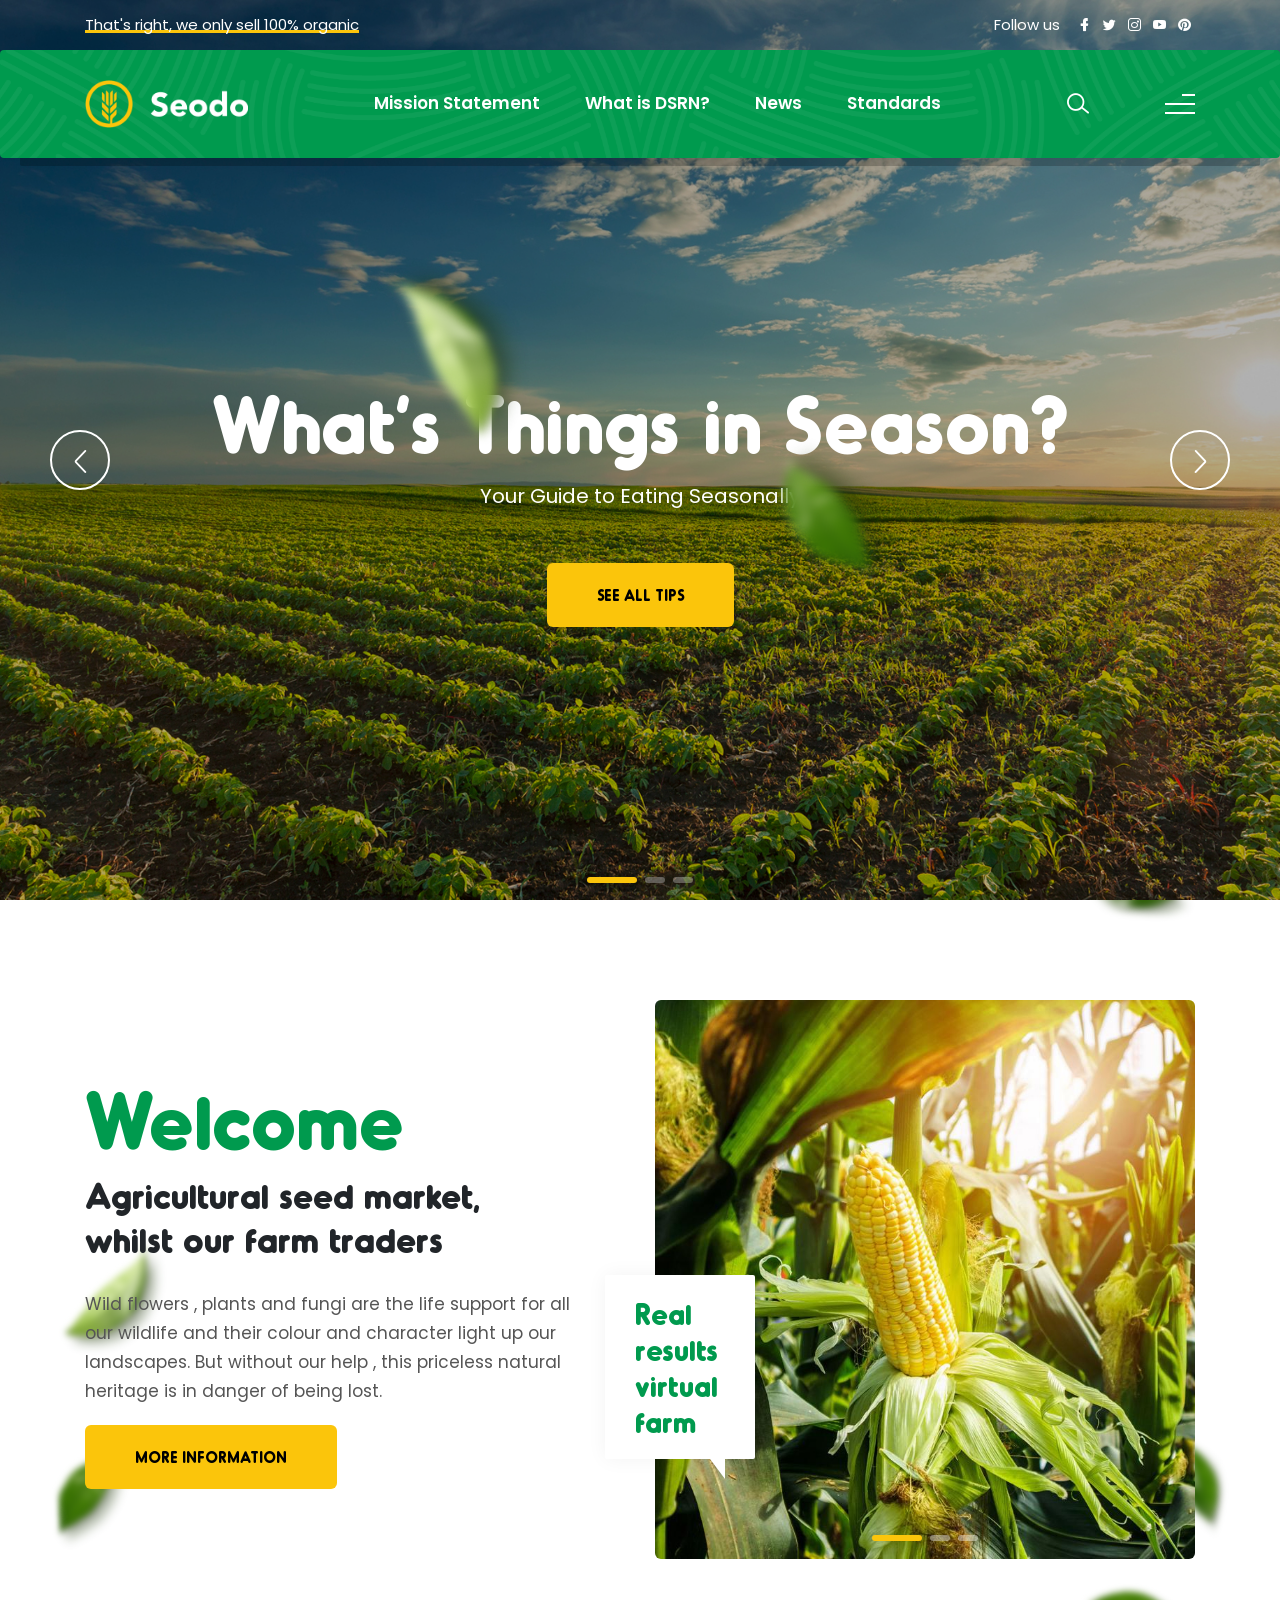
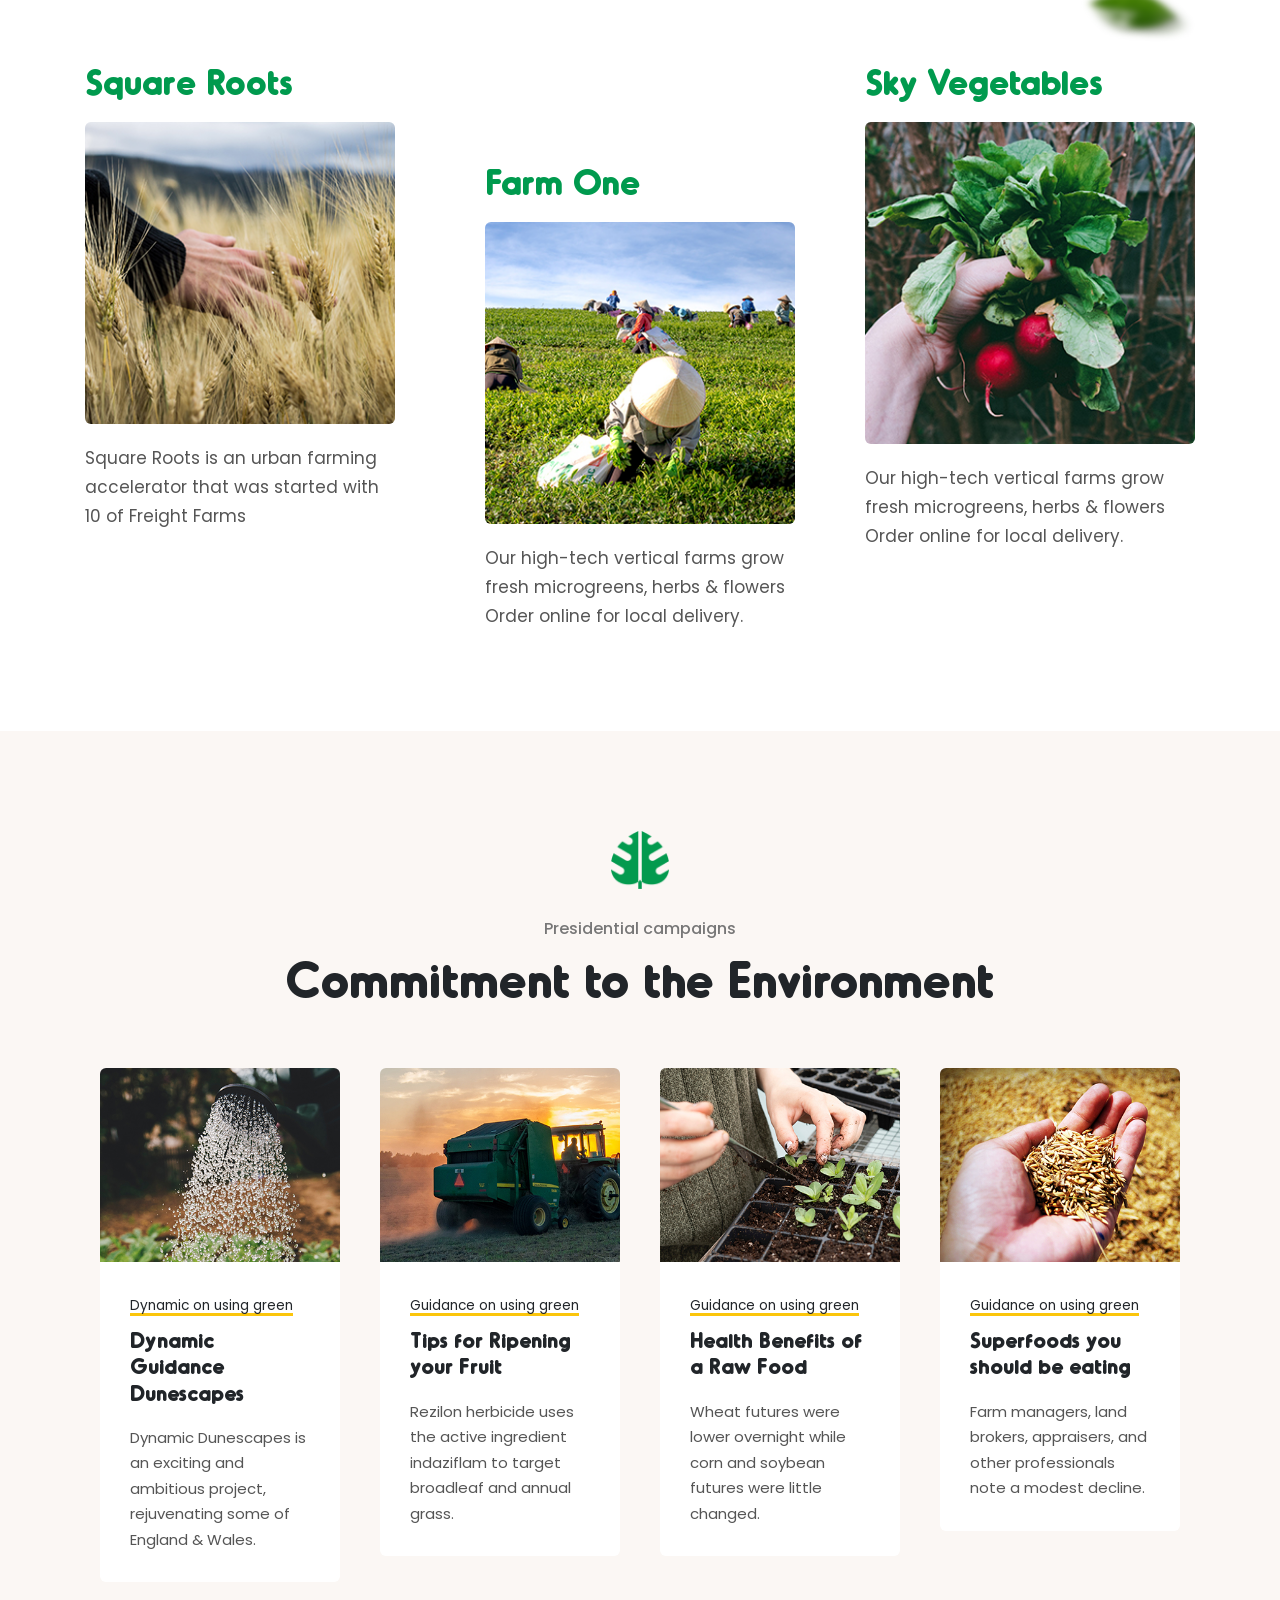
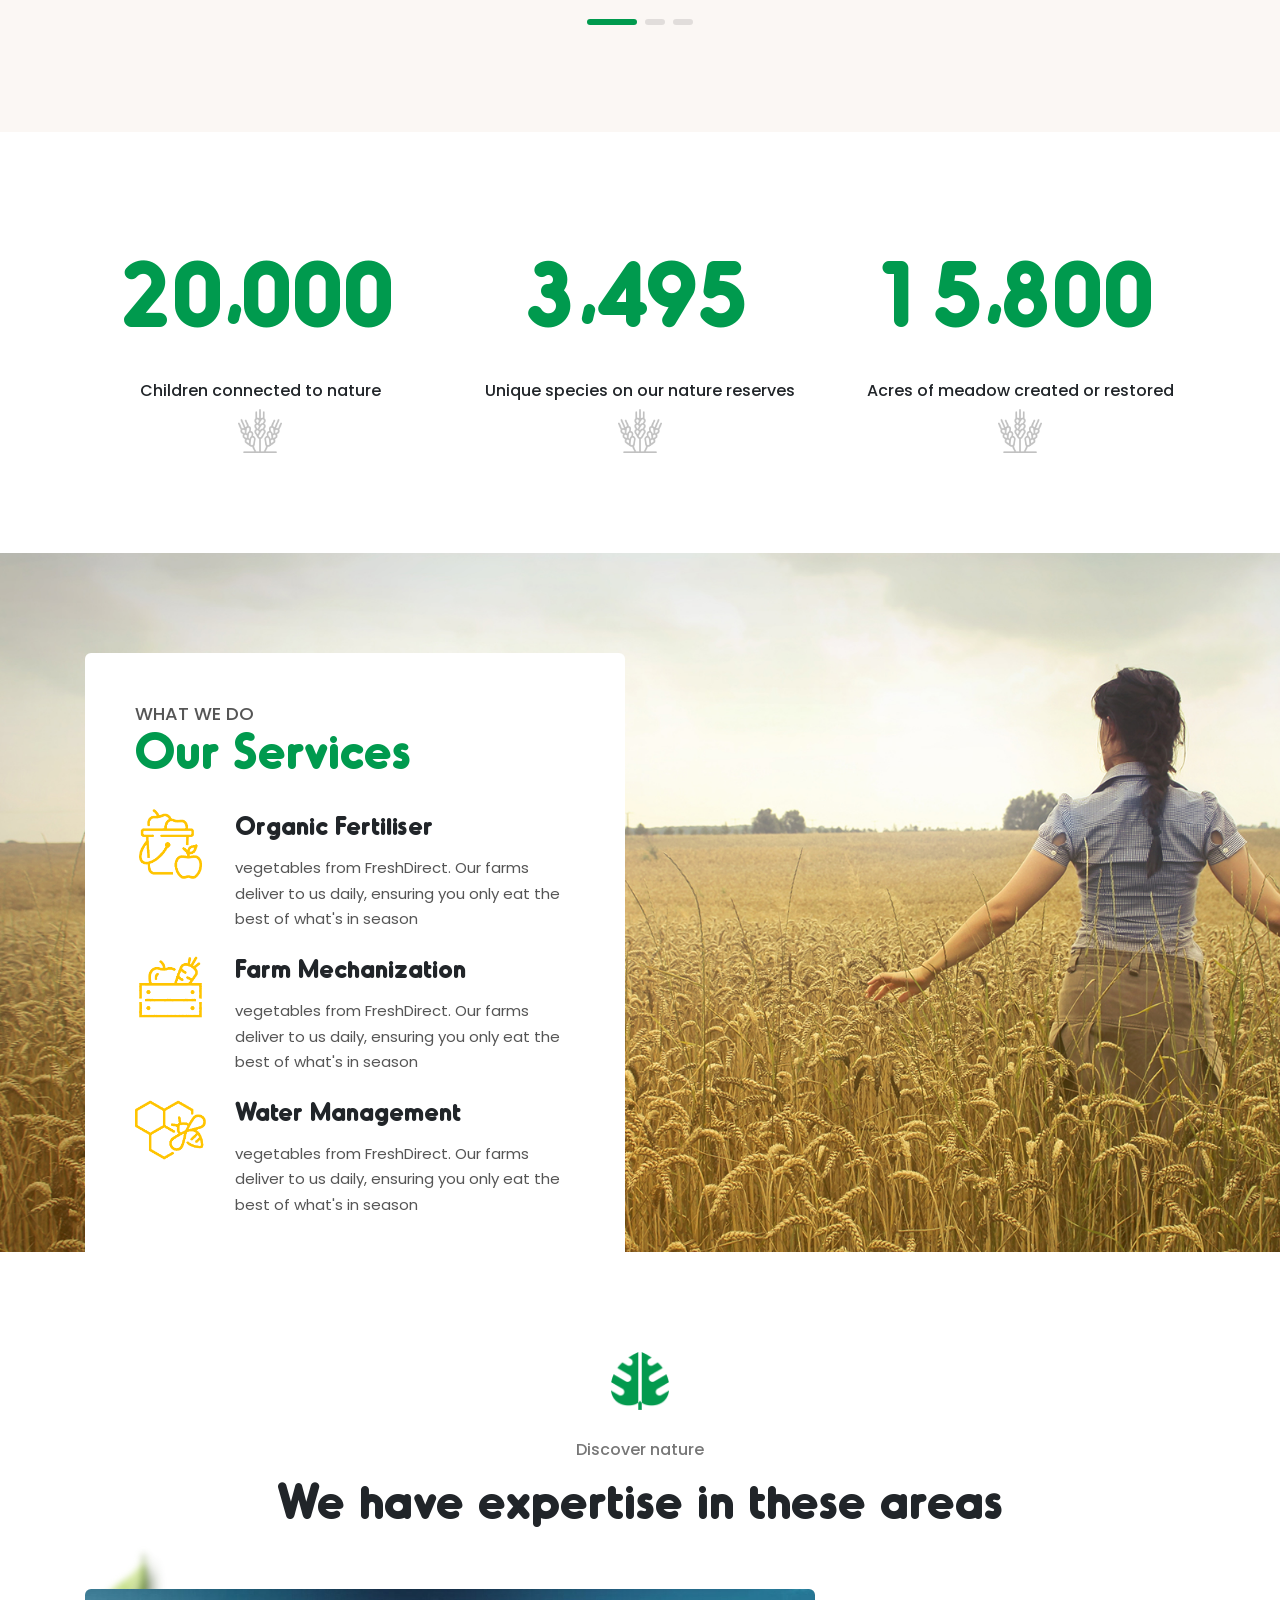
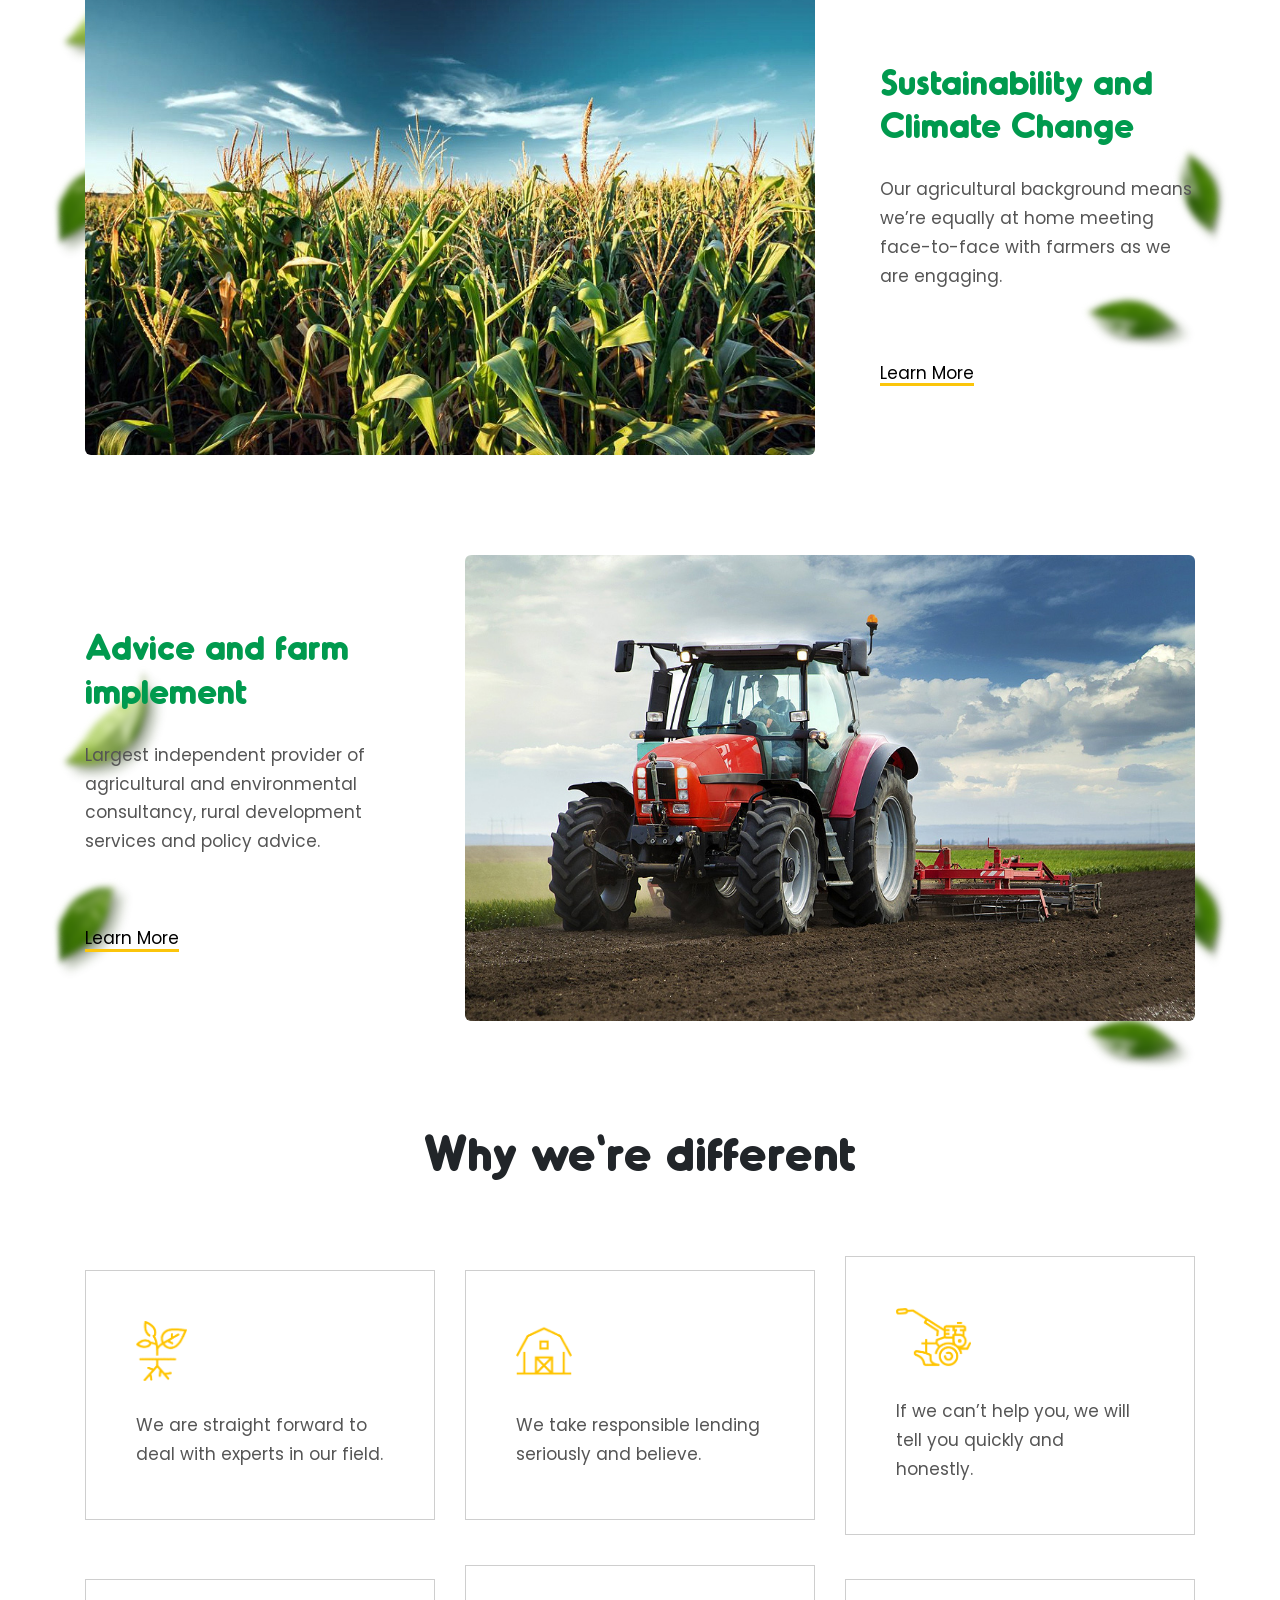
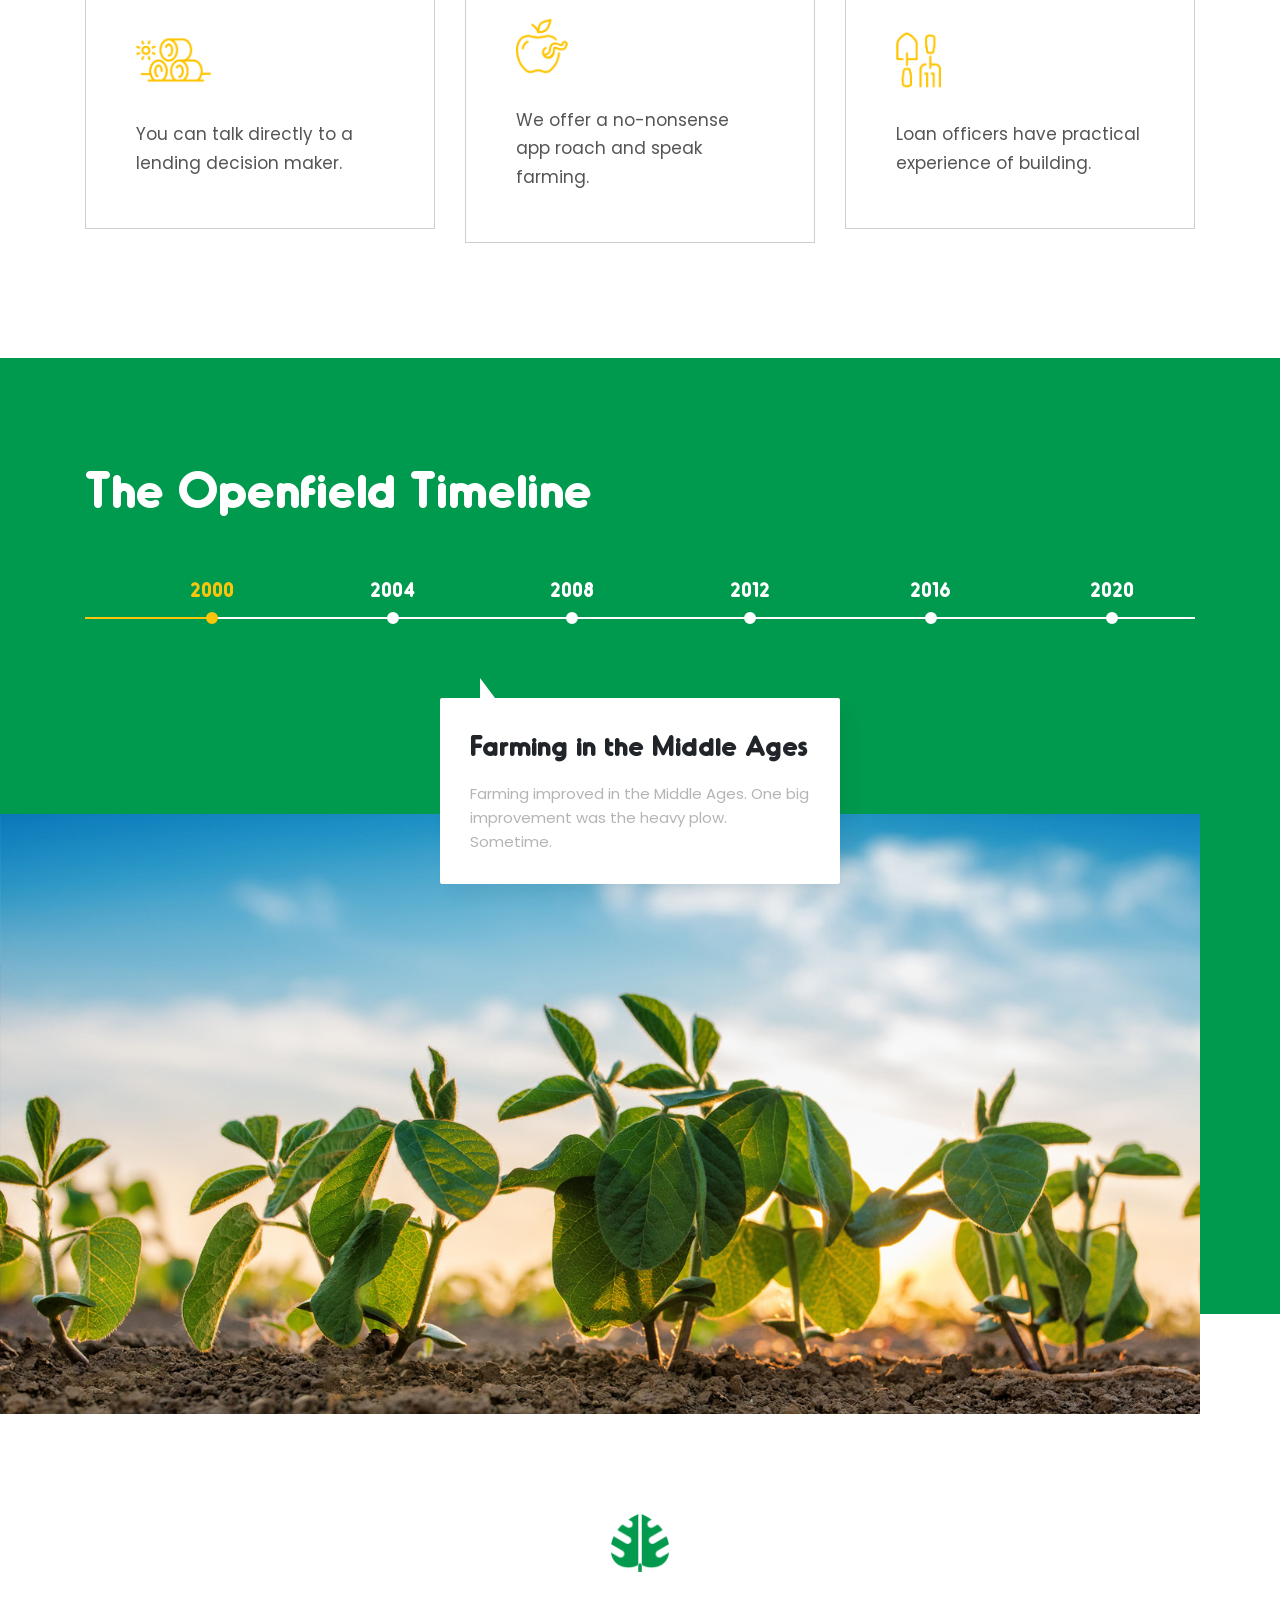
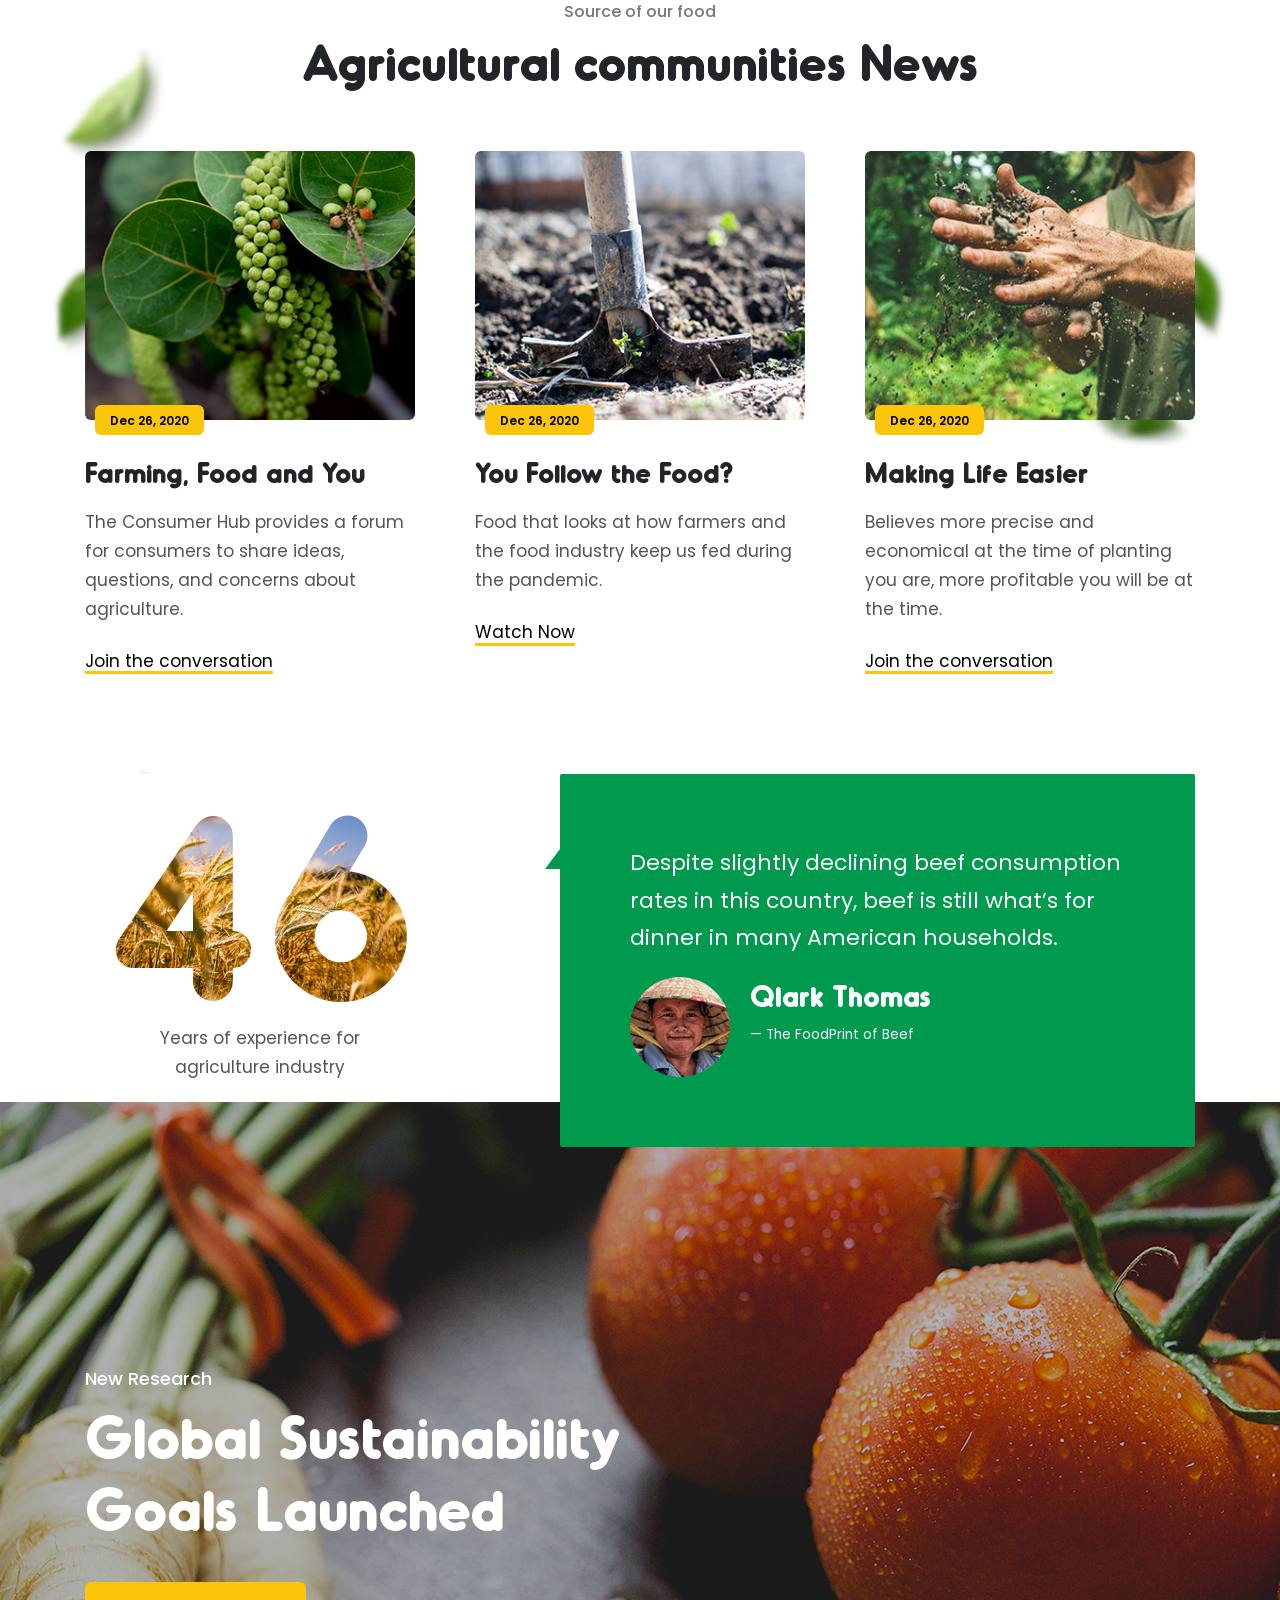
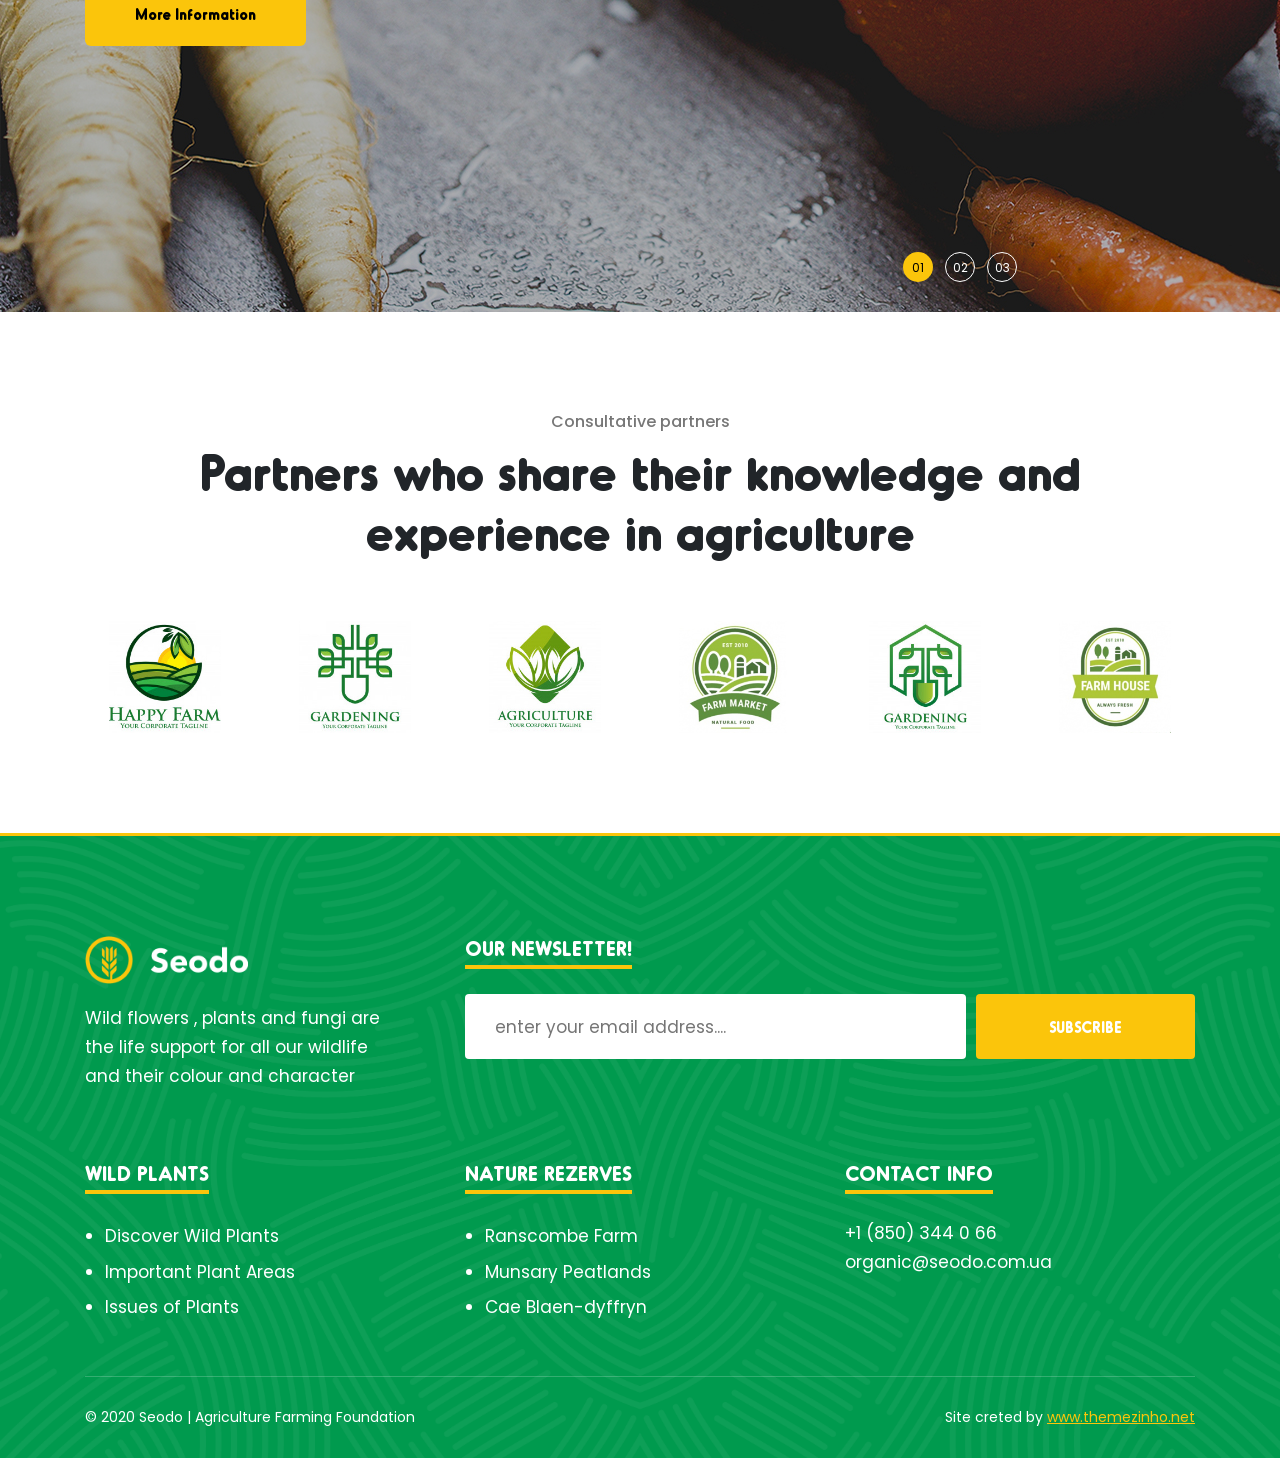
==== v2/index.html @ 78d57210 "Add, v2" ====
<!doctype html>
<html lang="en">
<head>
  <meta charset="utf-8">
  <meta name="viewport" content="width=device-width, initial-scale=1, shrink-to-fit=no">
  <meta name="theme-color" content="#009a4e"/>
  <title>DSRN.org | Diving Standards & Recognition Network</title>
  <meta name="author" content="Nevcan Uludaş - nevcanuludas@gmail.com">
  <meta name="description" content="A global platform bringing clarity and transparency to technical and scientific diving education. We compare training organizations, map certification equivalencies, and highlight safety and quality standards—enabling divers and professionals to make informed decisions.">
  <meta name="keywords" content="DSRN, diving standards, diving certification, underwater exploration, ISO diving standards, dive safety, dive training, international diving recognition, non-profit diving organization, conservation projects, marine research, dive education, technical diving, recreational diving, dive community">

  <!-- SOCIAL MEDIA META -->
  <meta property="og:description" content="DSRN.org | Diving Standards & Recognition Network">
  <meta property="og:image" content="./images/preview.png">
  <meta property="og:site_name" content="DSRN.org">
  <meta property="og:title" content="DSRN.org">
  <meta property="og:type" content="website">
  <meta property="og:url" content="http://dsrn.org">

  <!-- FAVICON FILES -->
  <link href="ico/apple-touch-icon-144-precomposed.png" rel="apple-touch-icon" sizes="144x144">
  <link href="ico/apple-touch-icon-114-precomposed.png" rel="apple-touch-icon" sizes="114x114">
  <link href="ico/apple-touch-icon-72-precomposed.png" rel="apple-touch-icon" sizes="72x72">
  <link href="ico/apple-touch-icon-57-precomposed.png" rel="apple-touch-icon">
  <link href="ico/favicon.png" rel="shortcut icon">

  <!-- CSS FILES -->
  <link rel="stylesheet" href="./css/lineicons.css">
  <link rel="stylesheet" href="./css/timeline.css">
  <link rel="stylesheet" href="./css/fancybox.min.css">
  <link rel="stylesheet" href="./css/swiper.min.css">
  <link rel="stylesheet" href="./css/odometer.min.css">
  <link rel="stylesheet" href="./css/bootstrap.min.css">
  <link rel="stylesheet" href="./css/style.css">
</head>
<body>
  <!-- preloader -->
  <div class="preloader"> <img src="images/preloader.gif" alt="Image"> </div>
  <!-- end preloader -->

  <!-- page-transition -->
  <div class="page-transition"></div>
  <!-- end page-transition -->

  <!-- search-box -->
  <div class="search-box">
    <div class="inner">
      <form>
        <input type="search" placeholder="Type here to search">
        <input type="submit" value="SEARCH">
      </form>
    </div>
  </div>
  <!-- end search-box -->

  <aside class="side-widget">
  <div class="inner">
    <div class="logo"> <a href="index.html"><img src="images/logo.png" alt="Image"></a> </div>
    <!-- end logo -->
    <div class="hide-mobile">
      <p>Wild flowers , plants and fungi are the life support for all our wildlife and their colour and character</p>
      <figure class="gallery"><a href="images/slide02.jpg" data-fancybox><img src="images/slide02.jpg" alt="Image"></a><a href="images/slide03.jpg" data-fancybox><img src="images/slide03.jpg" alt="Image"></a></figure>
      <h6 class="widget-title">CONTACT INFO</h6>
      <address class="address">
      <p>+1 (850) 344 0 66<br>
<a href="#">organic@seodo.com.ua</a></p>
      </address>
      <h6 class="widget-title">FOLLOW US</h6>
      <ul class="social-media">
        <li><a href="#"><i class="lni lni-facebook-filled"></i></a></li>
        <li><a href="#"><i class="lni lni-twitter-original"></i></a></li>
        <li><a href="#"><i class="lni lni-instagram"></i></a></li>
        <li><a href="#"><i class="lni lni-youtube"></i></a></li>
        <li><a href="#"><i class="lni lni-pinterest"></i></a></li>
      </ul>
    </div>
    <!-- end hide-mobile -->
    <div class="show-mobile">
      <div class="site-menu">
        <ul>
          <li><a href="#">Mission Statement</a>
          <ul>
            <li><a href="services-offers.html">Services and Offers </a></li>
            <li><a href="campaigns.html">Campaigns</a></li>
          </ul>
        </li>
        <li><a href="#">Food & Farming</a>
          <ul>
            <li><a href="explore-farming.html">Explore Farming</a></li>
            <li><a href="our-work.html">Our Work</a></li>
            <li><a href="farming-issues.html">Farming Issues</a></li>
          </ul>
        </li>
        <li><a href="news.html">News</a></li>
        <li><a href="about.html">About</a></li>
        <li><a href="contact.html">Contact</a></li>
      </ul>
      </div>
      <!-- end site-menu --> 
    </div>
    <!-- end show-mobile --> 
    <small>© 2020 Seodo | Agriculture Farming Foundation</small> </div>
  <!-- end inner --> 
</aside>
<!-- end side-widget -->

<div class="topbar">
  <div class="container"> <div class="text">That's right, we only sell 100% organic</div> <div class="social-media"> Follow us
    <ul>
      <li><a href="#"><i class="lni lni-facebook-filled"></i></a></li>
      <li><a href="#"><i class="lni lni-twitter-original"></i></a></li>
      <li><a href="#"><i class="lni lni-instagram"></i></a></li>
      <li><a href="#"><i class="lni lni-youtube"></i></a></li>
      <li><a href="#"><i class="lni lni-pinterest"></i></a></li>
    </ul>
    </div> 
    
    <!-- <div class="phone"><i class="lni lni-mobile"></i> +90 (555) 543 5144</div> -->
  </div>
  <!-- end container --> 
</div>
<!-- end topbar -->
<nav class="navbar">
  <div class="container">
    <div class="logo"> <a href="index.html"> <img src="images/logo.png" srcset="images/logo@2x.png" alt="Image"> </a> </div>
    <!-- end logo -->
    <div class="site-menu">
      <ul>
        <li><a href="#">Mission Statement</a>
<ul>
				<li><a href="services-offers.html">Services and Offers </a></li>
				<li><a href="campaigns.html">Campaigns</a></li>
			</ul>
</li>
        <li><a href="#">What is DSRN?</a>
		  <ul>
				<li><a href="our-work.html">About Us</a></li>
				<li><a href="farming-issues.html">Governance</a></li>
        <li><a href="contact.html">Contact</a></li>
			</ul>
		  </li>
        <li><a href="news.html">News</a></li>
        <li><a href="about.html">Standards</a></li>
      </ul>
    </div>
    <!-- end site-menu -->
    <div class="search-button"><i class="lni lni-search-alt"></i></div>
    <!-- end search-button -->
    <div class="hamburger-menu"> <span></span> <span></span> <span></span> </div>
    <!-- end hamburger-menu --> 
  </div>
  <!-- end container --> 
</nav>
<!-- end navbar -->
<header class="header">
  <div class="main-slider">
    <div class="swiper-wrapper">
      <div class="swiper-slide">
        <div class="slide-image" data-background="images/slide01.jpg"></div>
        <!-- end slider-image -->
        <div class="slide-inner">
          <h1>What’s Things in Season?</h1>
          <p>Your Guide to Eating Seasonally</p>
          <a href="#">SEE ALL TIPS</a> </div>
        <!-- end slide-inner --> 
      </div>
      <!-- end swiper-slide -->
      <div class="swiper-slide">
        <div class="slide-image" data-background="images/slide02.jpg"></div>
        <!-- end slider-image -->
        <div class="slide-inner">
          <h1>What’s Things in Season?</h1>
          <p>Your Guide to Eating Seasonally</p>
          <a href="#">SEE ALL TIPS</a> </div>
        <!-- end slide-inner --> 
      </div>
      <!-- end swiper-slide -->
      <div class="swiper-slide">
        <div class="slide-image" data-background="images/slide03.jpg"></div>
        <!-- end slider-image -->
        <div class="slide-inner">
          <h1>What’s Things in Season?</h1>
          <p>Your Guide to Eating Seasonally</p>
          <a href="#">SEE ALL TIPS</a> </div>
        <!-- end slide-inner --> 
      </div>
      <!-- end swiper-slide --> 
    </div>
    <!-- end swiper-wrapper -->
    <div class="button-prev"><i class="lni lni-chevron-left"></i></div>
    <!-- end button-prev -->
    <div class="button-next"><i class="lni lni-chevron-right"></i></div>
    <!-- end button-next -->
    <div class="swiper-pagination"></div>
    <!-- end swiper-pagination -->
    <div class="parallax-element" data-stellar-ratio="2"></div>
    <!-- end parallax-element --> 
  </div>
  <!-- end main-slider --> 
</header>
<!-- end header -->
<section class="content-section" data-background="images/section-bg01.png" data-stellar-background-ratio="1.2">
  <div class="container">
    <div class="row align-items-center">
      <div class="col-lg-6">
        <div class="side-content left">
          <h2>Welcome</h2>
          <h6>Agricultural seed market, 
            whilst our farm traders</h6>
          <p>Wild flowers , plants and fungi are the life support for 
            all our wildlife and their colour and character light up 
            our landscapes. But without our help , this priceless 
            natural heritage is in danger of being lost.</p>
          <a href="#" class="custom-button">MORE INFORMATION</a> </div>
        <!-- end side-content --> 
      </div>
      <!-- end col-6 -->
      <div class="col-lg-6">
        <div class="side-slider">
          <div class="slider">
            <div class="swiper-wrapper">
              <div class="swiper-slide"> <img src="images/side-slide01.jpg" alt="Image"> </div>
              <!-- end swiper-slide -->
              <div class="swiper-slide"> <img src="images/side-slide02.jpg" alt="Image"> </div>
              <!-- end swiper-slide -->
              <div class="swiper-slide"> <img src="images/side-slide03.jpg" alt="Image"> </div>
              <!-- end swiper-slide --> 
            </div>
            <!-- end swiper-wrapper -->
            <div class="swiper-pagination"></div>
            <!-- end swiper-pagination --> 
          </div>
          <!-- end slider -->
          <div class="note-box">Real results  virtual farm</div>
          <!-- end note-box --> 
        </div>
        <!-- end side-slider --> 
      </div>
      <!-- end col-6 --> 
    </div>
    <!-- end row --> 
  </div>
  <!-- end container --> 
</section>
<!-- end content-section -->
<section class="content-section no-top-spacing">
  <div class="container">
    <div class="row">
      <div class="col-md-4">
        <div class="image-content-box">
          <h5>Square Roots</h5>
          <figure><img src="images/image-box01.jpg" alt="Image"></figure>
          <p>Square Roots is an urban farming 
            accelerator that was started with 
            10 of Freight Farms</p>
        </div>
        <!-- end image-content-box --> 
      </div>
      <!-- end col-4 -->
      
      <div class="col-md-4">
        <div class="image-content-box">
          <h5>Farm One</h5>
          <figure><img src="images/image-box02.jpg" alt="Image"></figure>
          <p>Our high-tech vertical farms grow 
            fresh microgreens, herbs & flowers
            Order online for local delivery.</p>
        </div>
        <!-- end image-content-box --> 
      </div>
      <!-- end col-4 -->
      
      <div class="col-md-4">
        <div class="image-content-box">
          <h5>Sky Vegetables</h5>
          <figure><img src="images/image-box03.jpg" alt="Image"></figure>
          <p>Our high-tech vertical farms grow 
            fresh microgreens, herbs & flowers
            Order online for local delivery.</p>
        </div>
        <!-- end image-content-box --> 
      </div>
      <!-- end col-4 --> 
    </div>
    <!-- end row --> 
  </div>
  <!-- end container --> 
</section>
<!-- end content-section -->
<section class="content-section" data-background="#fbf7f4">
  <div class="container">
    <div class="section-title">
      <figure> <img src="images/section-title-shape.png" alt="Image"> </figure>
      <h6>Presidential campaigns</h6>
      <h2>Commitment to the Environment</h2>
    </div>
    <!-- end section-title --> 
  </div>
  <!-- end container -->
  <div class="carousel-image-box">
    <div class="swiper-wrapper">
      <div class="swiper-slide">
        <figure> <img src="images/carousel-image01.jpg" alt="Image"> </figure>
        <div class="content"> <small>Dynamic  on using green</small>
          <h5>Dynamic Guidance Dunescapes</h5>
          <p>Dynamic Dunescapes is an exciting 
            and ambitious project, rejuvenating 
            some of England & Wales.</p>
        </div>
        <!-- end content --> 
      </div>
      <!-- end swiper-slide -->
      <div class="swiper-slide">
        <figure> <img src="images/carousel-image02.jpg" alt="Image"> </figure>
        <div class="content"> <small>Guidance on using green</small>
          <h5>Tips for Ripening your Fruit</h5>
          <p>Rezilon herbicide uses the active ingredient indaziflam to target broadleaf and annual grass. </p>
        </div>
        <!-- end content --> 
      </div>
      <!-- end swiper-slide -->
      <div class="swiper-slide">
        <figure> <img src="images/carousel-image03.jpg" alt="Image"> </figure>
        <div class="content"> <small>Guidance on using green</small>
          <h5>Health Benefits of a Raw Food</h5>
          <p>Wheat futures were lower overnight while corn and soybean futures were little changed.</p>
        </div>
        <!-- end content --> 
      </div>
      <!-- end swiper-slide -->
      <div class="swiper-slide">
        <figure> <img src="images/carousel-image04.jpg" alt="Image"> </figure>
        <div class="content"> <small>Guidance on using green</small>
          <h5>Superfoods you should be eating</h5>
          <p>Farm managers, land brokers, appraisers, and other professionals note a modest decline.</p>
        </div>
        <!-- end content --> 
      </div>
      <!-- end swiper-slide -->
      <div class="swiper-slide">
        <figure> <img src="images/carousel-image05.jpg" alt="Image"> </figure>
        <div class="content"> <small>Guidance on using green</small>
          <h5>Fields of Corns Dunescapes</h5>
          <p>Wheat futures were higher in overnight trading corn futures and soybean futures were little changed.</p>
        </div>
        <!-- end content --> 
      </div>
      <!-- end swiper-slide -->
      <div class="swiper-slide">
        <figure> <img src="images/carousel-image06.jpg" alt="Image"> </figure>
        <div class="content"> <small>Guidance on using green</small>
          <h5>Discipline Is the Name of the Game</h5>
          <p>There will be opportunities to market your grain, and we want to encourage you to think about.</p>
        </div>
        <!-- end content --> 
      </div>
      <!-- end swiper-slide --> 
    </div>
    <!-- end swiper-wrapper -->
    <div class="swiper-pagination"></div>
    <!-- end swiper-pagination --> 
  </div>
  <!-- end carousel-image-box --> 
</section>
<section class="content-section">
  <div class="container">
    <div class="row">
      <div class="col-md-4">
        <div class="counter-box"> <span class="odometer" data-count="20000" data-status="yes">0</span>
          <h6>Children connected to nature</h6>
          <figure><img src="images/counter-icon.png" alt="Image"></figure>
        </div>
        <!-- end counter-box --> 
      </div>
      <!-- end col-4 -->
      <div class="col-md-4">
        <div class="counter-box"> <span class="odometer" data-count="3495" data-status="yes">0</span>
          <h6>Unique species on our nature reserves</h6>
          <figure><img src="images/counter-icon.png" alt="Image"></figure>
        </div>
        <!-- end counter-box --> 
      </div>
      <!-- end col-4 -->
      <div class="col-md-4">
        <div class="counter-box"> <span class="odometer" data-count="15800" data-status="yes">0</span>
			<h6>Acres of meadow created or restored</h6>
          <figure><img src="images/counter-icon.png" alt="Image"></figure>
        </div>
        <!-- end counter-box --> 
      </div>
      <!-- end col-4 --> 
    </div>
    <!-- end row --> 
  </div>
  <!-- end container --> 
</section>
<!-- end content-section -->
<section class="content-section no-bottom-spacing" data-background="images/section-image01.jpg">
  <div class="container">
    <div class="row">
      <div class="col-lg-6 col-md-9">
        <div class="services-list-box">
          <h5>WHAT WE DO</h5>
          <h2>Our Services</h2>
          <ul>
            <li>
              <figure><img src="images/icon08.png" alt="Image"></figure>
              <div class="content">
                <h6>Organic Fertiliser</h6>
                <p>vegetables from FreshDirect. Our farms 
                  deliver to us daily, ensuring you only eat 
                  the best of what's in season</p>
              </div>
              <!-- end content --> 
            </li>
            <li>
              <figure><img src="images/icon09.png" alt="Image"></figure>
              <div class="content">
                <h6>Farm Mechanization</h6>
                <p>vegetables from FreshDirect. Our farms 
                  deliver to us daily, ensuring you only eat 
                  the best of what's in season</p>
              </div>
              <!-- end content --> 
            </li>
            <li>
              <figure><img src="images/icon10.png" alt="Image"></figure>
              <div class="content">
                <h6>Water Management</h6>
                <p>vegetables from FreshDirect. Our farms 
                  deliver to us daily, ensuring you only eat 
                  the best of what's in season</p>
              </div>
              <!-- end content --> 
            </li>
          </ul>
        </div>
        <!-- end services-list-box --> 
      </div>
      <!-- end col-5 --> 
    </div>
    <!-- end row --> 
  </div>
  <!-- end container --> 
</section>
<!-- end content-section -->
<section class="content-section" data-background="images/section-bg01.png" data-stellar-background-ratio="1.2">
  <div class="container">
    <div class="row align-items-center">
      <div class="col-12">
        <div class="section-title">
          <figure> <img src="images/section-title-shape.png" alt="Image"> </figure>
          <h6>Discover nature</h6>
          <h2>We have expertise in these areas</h2>
        </div>
        <!-- end section-title --> 
      </div>
      <!-- end col-12 -->
      <div class="col-lg-8">
        <figure class="side-image"> <img src="images/side-image01.jpg" alt="Image"> </figure>
      </div>
      <!-- end col-8 -->
      <div class="col-lg-4">
        <div class="side-content right">
          <h5>Sustainability and 
            Climate Change</h5>
          <p>Our agricultural background means we’re 
            equally at home meeting face-to-face with 
            farmers as we are engaging.</p>
          <a href="#" class="custom-link">Learn More</a> </div>
        <!-- end side-content --> 
      </div>
      <!-- end col-4 -->
      <div class="col-12 spacing-100"></div>
      <!-- end spacing-100 -->
      <div class="col-lg-4">
        <div class="side-content left">
          <h5>Advice and farm
            implement</h5>
          <p>Largest independent provider of agricultural 
            and environmental consultancy, rural development 
            services and policy advice.</p>
          <a href="#" class="custom-link">Learn More</a> </div>
        <!-- end side-content --> 
      </div>
      <!-- end col-4 -->
      <div class="col-lg-8">
        <figure class="side-image"> <img src="images/side-image02.jpg" alt="Image"> </figure>
      </div>
      <!-- end col-8 --> 
    </div>
    <!-- end row --> 
  </div>
  <!-- end container --> 
</section>
<!-- end content-section -->
<section class="content-section no-top-spacing">
  <div class="container">
    <div class="row align-items-center">
      <div class="col-12">
        <div class="section-title">
          <h2>Why we're different</h2>
        </div>
        <!-- end section-title --> 
      </div>
      <!-- end col-12 -->
      <div class="col-lg-4 col-md-6">
        <div class="icon-box">
          <figure><img src="images/icon01.png" alt="Image"></figure>
			<div class="content">
          <p>We are straight forward to deal 
            with experts in our field.</p>
				</div>
			<!-- end content -->
        </div>
        <!-- end icon-box --> 
      </div>
      <!-- end col-4 -->
      <div class="col-lg-4 col-md-6">
        <div class="icon-box">
          <figure><img src="images/icon02.png" alt="Image"></figure>
			<div class="content">
          <p>We take responsible lending 
            seriously and believe.</p>
				</div>
			<!-- end content -->
        </div>
        <!-- end icon-box --> 
      </div>
      <!-- end col-4 -->
      <div class="col-lg-4 col-md-6">
        <div class="icon-box">
          <figure><img src="images/icon03.png" alt="Image"></figure>
			<div class="content">
          <p>If we can’t help you, we will 
            tell you quickly and honestly. </p>
				</div>
			<!-- end content -->
        </div>
        <!-- end icon-box --> 
      </div>
      <!-- end col-4 -->
      <div class="col-lg-4 col-md-6">
        <div class="icon-box">
          <figure><img src="images/icon04.png" alt="Image"></figure>
			<div class="content">
          <p>You can talk directly to a lending 
            decision maker. </p>
				</div>
			<!-- end content -->
        </div>
        <!-- end icon-box --> 
      </div>
      <!-- end col-4 -->
      <div class="col-lg-4 col-md-6">
        <div class="icon-box">
          <figure><img src="images/icon05.png" alt="Image"></figure>
			<div class="content">
          <p>We offer a no-nonsense 
            app roach and speak farming. </p>
				</div>
			<!-- end content -->
        </div>
        <!-- end icon-box --> 
      </div>
      <!-- end col-4 -->
      <div class="col-lg-4 col-md-6">
        <div class="icon-box">
          <figure><img src="images/icon06.png" alt="Image"></figure>
			<div class="content">
          <p>Loan officers have practical 
            experience of building. </p>
				</div>
			<!-- end content -->
        </div>
        <!-- end icon-box --> 
      </div>
      <!-- end col-4 --> 
    </div>
    <!-- end row --> 
  </div>
  <!-- end container --> 
</section>
<!-- end content-section -->
<section class="content-section" data-background="#009a4e">
  <div class="container">
    <div class="row">
      <div class="col-12">
        <div class="cd-horizontal-timeline">
          <h2 class="title">The Openfield Timeline</h2>
          <div class="timeline">
            <div class="events-wrapper">
              <div class="events">
                <ol>
                  <li><a href="#0" data-date="01/01/2000" class="selected">2000</a></li>
                  <li><a href="#0" data-date="01/01/2004">2004</a></li>
                  <li><a href="#0" data-date="01/01/2008">2008</a></li>
                  <li><a href="#0" data-date="01/01/2012">2012</a></li>
                  <li><a href="#0" data-date="01/01/2016">2016</a></li>
                  <li><a href="#0" data-date="01/01/2020">2020</a></li>
                </ol>
                <span class="filling-line" aria-hidden="true"></span> </div>
              <!-- .events --> 
            </div>
            <!-- .events-wrapper --> 
            
          </div>
          <!-- end timeline -->
          
          <div class="events-content">
            <ol>
              <li class="selected" data-date="01/01/2000">
                <div class="content">
                  <h2>Farming in the Middle Ages</h2>
                  <p> Farming improved in the Middle Ages. 
                    One big improvement was the heavy 
                    plow. Sometime. </p>
                </div>
                <!--end content --> 
              </li>
              <li data-date="01/01/2004">
                <div class="content">
                  <h2>Farming in the Middle Ages</h2>
                  <p> Farming improved in the Middle Ages. 
                    One big improvement was the heavy 
                    plow. Sometime. </p>
                </div>
                <!--end content --> 
              </li>
              <li data-date="01/01/2008">
                <div class="content">
                  <h2>Farming in the Middle Ages</h2>
                  <p> Farming improved in the Middle Ages. 
                    One big improvement was the heavy 
                    plow. Sometime. </p>
                </div>
                <!--end content --> 
              </li>
              <li data-date="01/01/2012">
                <div class="content">
                  <h2>Farming in the Middle Ages</h2>
                  <p> Farming improved in the Middle Ages. 
                    One big improvement was the heavy 
                    plow. Sometime. </p>
                </div>
                <!--end content --> 
              </li>
              <li data-date="01/01/2016">
                <div class="content">
                  <h2>Farming in the Middle Ages</h2>
                  <p> Farming improved in the Middle Ages. 
                    One big improvement was the heavy 
                    plow. Sometime. </p>
                </div>
                <!--end content --> 
              </li>
              <li data-date="01/01/2020">
                <div class="content">
                  <h2>Farming in the Middle Ages</h2>
                  <p> Farming improved in the Middle Ages. 
                    One big improvement was the heavy 
                    plow. Sometime. </p>
                </div>
                <!--end content --> 
              </li>
            </ol>
          </div>
          <!-- end events-content --> 
        </div>
        <!-- end cd-horizontal-timeline --> 
      </div>
      <!-- end col-12 --> 
    </div>
    <!-- end row --> 
  </div>
  <!-- end container --> 
</section>
<!-- end content-section -->
<div class="content-section timeline-image" data-background="images/timeline-image.jpg"> </div>
<!-- end content-section -->
<section class="content-section" data-background="images/section-bg01.png" data-stellar-background-ratio="1.2">
  <div class="container">
    <div class="row justify-content-center">
      <div class="col-12">
        <div class="section-title">
          <figure> <img src="images/section-title-shape.png" alt="Image"> </figure>
          <h6>Source of our food</h6>
          <h2>Agricultural communities News</h2>
        </div>
        <!-- end section-title --> 
      </div>
      <!-- end col-12 -->
      <div class="col-lg-4 col-md-6">
        <div class="latest-news">
          <figure><img src="images/news01.jpg" alt="Image"><span>Dec 26, 2020</span></figure>
          <h4>Farming, Food and You</h4>
          <p>The Consumer Hub provides a forum 
            for consumers to share ideas, questions, 
            and concerns about agriculture. </p>
          <a href="#" class="custom-link">Join the conversation</a> </div>
        <!-- end latest-news --> 
      </div>
      <!-- end col-4 -->
      <div class="col-lg-4 col-md-6">
        <div class="latest-news">
          <figure><img src="images/news02.jpg" alt="Image"><span>Dec 26, 2020</span></figure>
          <h4>You Follow the Food?</h4>
          <p>Food that looks at how farmers and 
            the food industry keep us fed during 
            the pandemic. </p>
          <a href="#" class="custom-link">Watch Now</a> </div>
        <!-- end latest-news --> 
      </div>
      <!-- end col-4 -->
      <div class="col-lg-4">
        <div class="latest-news">
          <figure><img src="images/news03.jpg" alt="Image"><span>Dec 26, 2020</span></figure>
          <h4>Making Life Easier</h4>
          <p>Believes more precise and economical 
            at the time of planting you are, more 
            profitable you will be at the time. </p>
          <a href="#" class="custom-link">Join the conversation</a> </div>
        <!-- end latest-news --> 
      </div>
      <!-- end col-4 --> 
    </div>
    <!-- end row --> 
  </div>
  <!-- end container --> 
</section>
<!-- end content-section -->
<section class="content-section no-spacing">
  <div class="container">
    <div class="row">
      <div class="col-lg-4">
        <div class="years-box"> <span>46</span>
          <p>Years of experience for <br>
            agriculture industry</p>
        </div>
        <!-- end years-box --> 
      </div>
      <!-- end col-4 -->
      <div class="col-lg-7 offset-lg-1">
        <div class="testimonial bottom-overlap">
          <p>Despite slightly declining beef 
            consumption rates in this country, 
            beef is still what’s for dinner in many 
            American households. </p>
          <figure><img src="images/avatar01.jpg" alt="Image"></figure>
          <div class="infos">
            <h6>Qlark Thomas</h6>
            <small>— The FoodPrint of Beef</small> </div>
          <!-- end infos --> 
        </div>
        <!-- end testimonial --> 
      </div>
      <!-- end col-7 --> 
    </div>
    <!-- end row --> 
  </div>
  <!-- end container --> 
</section>
<!-- end content-section -->
<section class="content-section no-spacing">
  <div class="highlight-slider">
    <div class="swiper-wrapper">
      <div class="swiper-slide" data-background="images/highlight01.jpg">
        <div class="container">
          <h6>New Research</h6>
          <h2>Global Sustainability <br>
            Goals Launched</h2>
          <a href="#" class="custom-button">More Information</a> </div>
        <!-- end container --> 
      </div>
      <!-- end swiper-slide -->
      <div class="swiper-slide" data-background="images/highlight02.jpg">
        <div class="container">
          <h6>Fields Fermantation</h6>
          <h2>For Better Soleil<br>
            We Care All Fields</h2>
          <a href="#" class="custom-button">More Information</a> </div>
        <!-- end container --> 
      </div>
      <!-- end swiper-slide -->
      <div class="swiper-slide" data-background="images/highlight03.jpg">
        <div class="container">
          <h6>Drink Opportuinities</h6>
          <h2>Core Material of Wine<br>
            Oct Black Grape</h2>
          <a href="#" class="custom-button">More Information</a> </div>
        <!-- end container --> 
      </div>
      <!-- end swiper-slide --> 
    </div>
    <!-- end swiper-wrapper -->
    <div class="custom-pagination"></div>
    <!-- end custom-pagination --> 
  </div>
  <!-- end highlight-slider --> 
</section>
<!-- end content-section -->
<section class="content-section">
  <div class="container">
    <div class="row">
      <div class="col-12">
        <div class="section-title">
          <h6>Consultative partners</h6>
          <h2>Partners who share their knowledge and <br>
            experience in agriculture</h2>
        </div>
        <!-- end section-title --> 
      </div>
      <!-- end col-12 -->
      <div class="col-lg-2 col-md-4 col-6">
        <figure class="logo-item"><img src="images/logo01.jpg" alt="Image"></figure>
      </div>
      <!-- end col-2 -->
      <div class="col-lg-2 col-md-4 col-6">
        <figure class="logo-item"><img src="images/logo02.jpg" alt="Image"></figure>
      </div>
      <!-- end col-2 -->
      <div class="col-lg-2 col-md-4 col-6">
        <figure class="logo-item"><img src="images/logo03.jpg" alt="Image"></figure>
      </div>
      <!-- end col-2 -->
      <div class="col-lg-2 col-md-4 col-6">
        <figure class="logo-item"><img src="images/logo04.jpg" alt="Image"></figure>
      </div>
      <!-- end col-2 -->
      <div class="col-lg-2 col-md-4 col-6">
        <figure class="logo-item"><img src="images/logo05.jpg" alt="Image"></figure>
      </div>
      <!-- end col-2 -->
      <div class="col-lg-2 col-md-4 col-6">
        <figure class="logo-item"><img src="images/logo06.jpg" alt="Image"></figure>
      </div>
      <!-- end col-2 --> 
    </div>
    <!-- end row --> 
  </div>
  <!-- end container --> 
</section>
<!-- end content-section -->
<footer class="footer">
  <div class="container">
    <div class="row">
      <div class="col-lg-4">
        <div class="logo"> <a href="#"> <img src="images/logo.png" srcset="images/logo@2x.png" alt="Image"> </a> </div>
        <!-- end logo -->
        <p>Wild flowers , plants and fungi are the life support for all our wildlife and their colour and character</p>
      </div>
      <!-- end col-4 -->
      <div class="col-lg-8">
        <h6 class="widget-title">OUR NEWSLETTER!</h6>
        <form>
          <input type="text" placeholder="enter your email address....">
          <input type="submit" value="SUBSCRIBE">
        </form>
      </div>
      <!-- end col-8 -->
      <div class="footer-separator"></div>
      <!-- end footer-separator -->
      <div class="col-md-4">
        <h6 class="widget-title">WILD PLANTS</h6>
        <ul class="footer-menu">
          <li>Discover Wild Plants</li>
          <li>Important Plant Areas</li>
          <li>Issues of Plants</li>
        </ul>
      </div>
      <!-- end col-4 -->
      <div class="col-md-4">
        <h6 class="widget-title">NATURE REZERVES</h6>
        <ul class="footer-menu">
          <li>Ranscombe Farm</li>
          <li>Munsary Peatlands</li>
          <li>Cae Blaen-dyffryn</li>
        </ul>
      </div>
      <!-- end col-4 -->
      <div class="col-md-4">
        <h6 class="widget-title">CONTACT INFO</h6>
        <p> +1 (850) 344 0 66<br>
          organic@seodo.com.ua</p>
      </div>
      <!-- end col-4 -->
      <div class="col-12">
        <div class="footer-bottom"> <span>© 2020 Seodo | Agriculture Farming Foundation</span> <span>Site creted by <a href="#">www.themezinho.net</a></span> </div>
        <!-- end footer-bottom --> 
      </div>
      <!-- end col-12 --> 
    </div>
    <!-- end row --> 
  </div>
  <!-- end container --> 
</footer>
<!-- end footer --> 

  <!-- JS FILES --> 
  <script src="./js/jquery.min.js"></script> 
  <script src="./js/bootstrap.min.js"></script> 
  <script src="./js/swiper.min.js"></script> 
  <script src="./js/fancybox.min.js"></script> 
  <script src="./js/imagesloaded.pkgd.min.js"></script> 
  <script src="./js/isotope.min.js"></script> 
  <script src="./js/jquery.stellar.js"></script> 
  <script src="./js/timeline.js"></script> 
  <script src="./js/odometer.min.js"></script> 
  <script src="./js/scripts.js"></script>
</body>
</html>
---- v2/css/timeline.css ----
/* -------------------------------- 

Main Components 

-------------------------------- */
.cd-horizontal-timeline {
  opacity: 0;
  margin: 2em auto;
  -webkit-transition: opacity 0.2s;
  -moz-transition: opacity 0.2s;
  transition: opacity 0.2s;
}
.cd-horizontal-timeline::before {
  /* never visible - this is used in jQuery to check the current MQ */
  content: 'mobile';
  display: none;
}
.cd-horizontal-timeline.loaded {
  /* show the timeline after events position has been set (using JavaScript) */
  opacity: 1;
}
.cd-horizontal-timeline .timeline {
  position: relative;
  height: 100px;
  width: 90%;
  max-width: 800px;
  margin: 0 auto;
}
.cd-horizontal-timeline .events-wrapper {
  position: relative;
  height: 100%;
  margin: 0;
  overflow: hidden;
}
.cd-horizontal-timeline .events-wrapper::after, .cd-horizontal-timeline .events-wrapper::before {
  /* these are used to create a shadow effect at the sides of the timeline */
  content: '';
  position: absolute;
  z-index: 2;
  top: 0;
  height: 100%;
  width: 20px;
}
.cd-horizontal-timeline .events-wrapper::before {
  left: 0;
  background-image: -webkit-linear-gradient( left , #f8f8f8, rgba(248, 248, 248, 0));
  background-image: linear-gradient(to right, #f8f8f8, rgba(248, 248, 248, 0));
}
.cd-horizontal-timeline .events-wrapper::after {
  right: 0;
  background-image: -webkit-linear-gradient( right , #f8f8f8, rgba(248, 248, 248, 0));
  background-image: linear-gradient(to left, #f8f8f8, rgba(248, 248, 248, 0));
}
.cd-horizontal-timeline .events {
  /* this is the grey line/timeline */
  position: absolute;
  z-index: 1;
  left: 0;
  top: 49px;
  height: 2px;
  /* width will be set using JavaScript */
  background: #fff;
  -webkit-transition: -webkit-transform 0.4s;
  -moz-transition: -moz-transform 0.4s;
  transition: transform 0.4s;
}
.cd-horizontal-timeline .filling-line {
  /* this is used to create the green line filling the timeline */
  position: absolute;
  z-index: 1;
  left: 0;
  top: 0;
  height: 100%;
  width: 100%;
  background-color: #7b9d6f;
  -webkit-transform: scaleX(0);
  -moz-transform: scaleX(0);
  -ms-transform: scaleX(0);
  -o-transform: scaleX(0);
  transform: scaleX(0);
  -webkit-transform-origin: left center;
  -moz-transform-origin: left center;
  -ms-transform-origin: left center;
  -o-transform-origin: left center;
  transform-origin: left center;
  -webkit-transition: -webkit-transform 0.3s;
  -moz-transition: -moz-transform 0.3s;
  transition: transform 0.3s;
}
.cd-horizontal-timeline .events a {
  position: absolute;
  bottom: 0;
  z-index: 2;
  text-align: center;
  font-size: 1.3rem;
  padding-bottom: 15px;
  color: #383838;
  /* fix bug on Safari - text flickering while timeline translates */
  -webkit-transform: translateZ(0);
  -moz-transform: translateZ(0);
  -ms-transform: translateZ(0);
  -o-transform: translateZ(0);
  transform: translateZ(0);
}
.cd-horizontal-timeline .events a::after {
  /* this is used to create the event spot */
  content: '';
  position: absolute;
  left: 50%;
  right: auto;
  -webkit-transform: translateX(-50%);
  -moz-transform: translateX(-50%);
  -ms-transform: translateX(-50%);
  -o-transform: translateX(-50%);
  transform: translateX(-50%);
  bottom: -5px;
  height: 12px;
  width: 12px;
  border-radius: 50%;
  border: 2px solid #fff;
  background-color: #fff;
  -webkit-transition: background-color 0.3s, border-color 0.3s;
  -moz-transition: background-color 0.3s, border-color 0.3s;
  transition: background-color 0.3s, border-color 0.3s;
}
.no-touch .cd-horizontal-timeline .events a:hover::after {
  background-color: #7b9d6f;
  border-color: #7b9d6f;
}
.cd-horizontal-timeline .events a.selected {
  pointer-events: none;
}
.cd-horizontal-timeline .events a.selected::after {
  background-color: #7b9d6f;
  border-color: #7b9d6f;
}
.cd-horizontal-timeline .events a.older-event::after {
  border-color: #7b9d6f;
	background: #fbc50b;
}
@media only screen and (min-width: 1100px) {
  .cd-horizontal-timeline {
    margin: 6em auto;
  }
  .cd-horizontal-timeline::before {
    /* never visible - this is used in jQuery to check the current MQ */
    content: 'desktop';
  }
}

.cd-timeline-navigation a {
  /* these are the left/right arrows to navigate the timeline */
  position: absolute;
  z-index: 1;
  top: 50%;
  bottom: auto;
  -webkit-transform: translateY(-50%);
  -moz-transform: translateY(-50%);
  -ms-transform: translateY(-50%);
  -o-transform: translateY(-50%);
  transform: translateY(-50%);
  height: 34px;
  width: 34px;
  border-radius: 50%;
  border: 2px solid #dfdfdf;
  /* replace text with an icon */
  overflow: hidden;
  color: transparent;
  text-indent: 100%;
  white-space: nowrap;
  -webkit-transition: border-color 0.3s;
  -moz-transition: border-color 0.3s;
  transition: border-color 0.3s;
}
.cd-timeline-navigation a::after {
  /* arrow icon */
  content: '';
  position: absolute;
  height: 16px;
  width: 16px;
  left: 50%;
  top: 50%;
  bottom: auto;
  right: auto;
  -webkit-transform: translateX(-50%) translateY(-50%);
  -moz-transform: translateX(-50%) translateY(-50%);
  -ms-transform: translateX(-50%) translateY(-50%);
  -o-transform: translateX(-50%) translateY(-50%);
  transform: translateX(-50%) translateY(-50%);
}
.cd-timeline-navigation a.prev {
  left: 0;
  -webkit-transform: translateY(-50%) rotate(180deg);
  -moz-transform: translateY(-50%) rotate(180deg);
  -ms-transform: translateY(-50%) rotate(180deg);
  -o-transform: translateY(-50%) rotate(180deg);
  transform: translateY(-50%) rotate(180deg);
}
.cd-timeline-navigation a.next {
  right: 0;
}
.no-touch .cd-timeline-navigation a:hover {
  border-color: #7b9d6f;
}
.cd-timeline-navigation a.inactive {
  cursor: not-allowed;
}
.cd-timeline-navigation a.inactive::after {
  background-position: 0 -16px;
}
.no-touch .cd-timeline-navigation a.inactive:hover {
  border-color: #dfdfdf;
}

.cd-horizontal-timeline .events-content {
  position: relative;
  width: 100%;
  margin: 2em 0;
  overflow: hidden;
  -webkit-transition: height 0.4s;
  -moz-transition: height 0.4s;
  transition: height 0.4s;
}
.cd-horizontal-timeline .events-content li {
  position: absolute;
  z-index: 1;
  width: 100%;
  left: 0;
  top: 0;
  -webkit-transform: translateX(-100%);
  -moz-transform: translateX(-100%);
  -ms-transform: translateX(-100%);
  -o-transform: translateX(-100%);
  transform: translateX(-100%);
  padding: 0 5%;
  opacity: 0;
  -webkit-animation-duration: 0.4s;
  -moz-animation-duration: 0.4s;
  animation-duration: 0.4s;
  -webkit-animation-timing-function: ease-in-out;
  -moz-animation-timing-function: ease-in-out;
  animation-timing-function: ease-in-out;
}
.cd-horizontal-timeline .events-content li.selected {
  /* visible event content */
  position: relative;
  z-index: 2;
  opacity: 1;
  -webkit-transform: translateX(0);
  -moz-transform: translateX(0);
  -ms-transform: translateX(0);
  -o-transform: translateX(0);
  transform: translateX(0);
}
.cd-horizontal-timeline .events-content li.enter-right, .cd-horizontal-timeline .events-content li.leave-right {
  -webkit-animation-name: cd-enter-right;
  -moz-animation-name: cd-enter-right;
  animation-name: cd-enter-right;
}
.cd-horizontal-timeline .events-content li.enter-left, .cd-horizontal-timeline .events-content li.leave-left {
  -webkit-animation-name: cd-enter-left;
  -moz-animation-name: cd-enter-left;
  animation-name: cd-enter-left;
}
.cd-horizontal-timeline .events-content li.leave-right, .cd-horizontal-timeline .events-content li.leave-left {
  -webkit-animation-direction: reverse;
  -moz-animation-direction: reverse;
  animation-direction: reverse;
}
.cd-horizontal-timeline .events-content li > * {
  max-width: 800px;
  margin: 0 auto;
}
.cd-horizontal-timeline .events-content h2 {
  font-weight: bold;
  font-size: 2.6rem;
  font-family: "Playfair Display", serif;
  font-weight: 700;
  line-height: 1.2;
}
.cd-horizontal-timeline .events-content em {
  display: block;
  font-style: italic;
  margin: 10px auto;
}
.cd-horizontal-timeline .events-content em::before {
  content: '- ';
}
.cd-horizontal-timeline .events-content p {
  font-size: 1.4rem;
  color: #959595;
}
.cd-horizontal-timeline .events-content em, .cd-horizontal-timeline .events-content p {
  line-height: 1.6;
}
@media only screen and (min-width: 768px) {
  .cd-horizontal-timeline .events-content h2 {
    font-size: 7rem;
  }
  .cd-horizontal-timeline .events-content em {
    font-size: 2rem;
  }
  .cd-horizontal-timeline .events-content p {
    font-size: 1.8rem;
  }
}

@-webkit-keyframes cd-enter-right {
  0% {
    opacity: 0;
    -webkit-transform: translateX(100%);
  }
  100% {
    opacity: 1;
    -webkit-transform: translateX(0%);
  }
}
@-moz-keyframes cd-enter-right {
  0% {
    opacity: 0;
    -moz-transform: translateX(100%);
  }
  100% {
    opacity: 1;
    -moz-transform: translateX(0%);
  }
}
@keyframes cd-enter-right {
  0% {
    opacity: 0;
    -webkit-transform: translateX(100%);
    -moz-transform: translateX(100%);
    -ms-transform: translateX(100%);
    -o-transform: translateX(100%);
    transform: translateX(100%);
  }
  100% {
    opacity: 1;
    -webkit-transform: translateX(0%);
    -moz-transform: translateX(0%);
    -ms-transform: translateX(0%);
    -o-transform: translateX(0%);
    transform: translateX(0%);
  }
}
@-webkit-keyframes cd-enter-left {
  0% {
    opacity: 0;
    -webkit-transform: translateX(-100%);
  }
  100% {
    opacity: 1;
    -webkit-transform: translateX(0%);
  }
}
@-moz-keyframes cd-enter-left {
  0% {
    opacity: 0;
    -moz-transform: translateX(-100%);
  }
  100% {
    opacity: 1;
    -moz-transform: translateX(0%);
  }
}
@keyframes cd-enter-left {
  0% {
    opacity: 0;
    -webkit-transform: translateX(-100%);
    -moz-transform: translateX(-100%);
    -ms-transform: translateX(-100%);
    -o-transform: translateX(-100%);
    transform: translateX(-100%);
  }
  100% {
    opacity: 1;
    -webkit-transform: translateX(0%);
    -moz-transform: translateX(0%);
    -ms-transform: translateX(0%);
    -o-transform: translateX(0%);
    transform: translateX(0%);
  }
}
---- v2/css/style.css ----
@import url("https://fonts.googleapis.com/css2?family=Poppins:wght@400;600&display=swap");
@font-face {
  font-family: 'Oduda';
  src: url("../fonts/Oduda-Bold.eot");
  src: url("../fonts/Oduda-Bold.eot?#iefix") format("embedded-opentype"), url("../fonts/Oduda-Bold.woff2") format("woff2"), url("../fonts/Oduda-Bold.woff") format("woff"), url("../fonts/Oduda-Bold.ttf") format("truetype"), url("../fonts/Oduda-Bold.svg#Oduda-Bold") format("svg");
  font-weight: bold;
  font-style: normal;
}
/* BODY */
* {
  outline: none !important;
}

body {
  margin: 0;
  padding: 0;
  font-family: "Poppins";
  font-size: 17px;
  color: #212529;
}

/* HTML TAGS */
img {
  max-width: 100%;
}

p {
  color: #555;
  margin-bottom: 20px;
  line-height: 1.7;
}

/* FORM ELEMENTS */
input[type="text"], input[type="email"], input[type="search"], input[type="password"] {
  width: 100%;
  height: 65px;
  border: 1px solid #cecece;
  padding: 0 30px;
  border-radius: 4px;
}

input[type="submit"], input[type="button"], button[type="button"], button[type="submit"] {
  height: 65px;
  border: none;
  background: #fbc50b;
  color: #fff;
  font-weight: 800;
  padding: 0 50px;
  font-family: "Oduda";
  font-size: 15px;
  border-radius: 4px;
}

textarea {
  width: 420px;
  max-width: 100%;
  height: 128px;
  border: 1px solid #cecece;
  padding: 30px;
  border-radius: 4px;
}

select {
  width: 100%;
  height: 65px;
  border: 2px solid #cecece;
  padding: 0 30px;
  border-radius: 4px;
}

select {
  -webkit-appearance: none;
  -moz-appearance: none;
  background-image: linear-gradient(45deg, transparent 50%, gray 50%), linear-gradient(135deg, gray 50%, transparent 50%), linear-gradient(to right, #ccc, #ccc);
  background-position: calc(100% - 30px) 28px, calc(100% - 25px) 28px, calc(100% - 2.5em) 15px;
  background-size: 5px 5px, 5px 5px, 0px 0px;
  background-repeat: no-repeat;
}

select:focus {
  background-image: linear-gradient(45deg, gray 50%, transparent 50%), linear-gradient(135deg, transparent 50%, gray 50%), linear-gradient(to right, #ccc, #ccc);
  background-position: calc(100% - 25px) 26px, calc(100% - 30px) 26px, calc(100% - 2.5em) 15px;
  background-size: 5px 5px, 5px 5px, 0px 0px;
  background-repeat: no-repeat;
  outline: 0;
}

select:-moz-focusring {
  color: transparent;
  text-shadow: 0 0 0 #000;
}

/* LINKS */
a {
  color: #000;
  -webkit-transition: all .35s ease-in-out;
  -moz-transition: all .35s ease-in-out;
  -ms-transition: all .35s ease-in-out;
  -o-transition: all .35s ease-in-out;
  transition: all .35s ease-in-out;
}

a:hover {
  text-decoration: underline;
  color: #000;
}

/* SPACINGS */
.no-spacing {
  margin: 0 !important;
  padding: 0 !important;
}

.no-top-spacing {
  padding-top: 0 !important;
  margin-top: 0 !important;
}

.no-bottom-spacing {
  padding-bottom: 0 !important;
  margin-bottom: 0 !important;
}

.spacing-100 {
  height: 100px;
}

/* ODOMETER */
.odometer.odometer-auto-theme {
  padding: 0;
}

.odometer.odometer-auto-theme .odometer-digit, .odometer.odometer-theme-car .odometer-digit {
  padding: 0;
}

.odometer.odometer-auto-theme .odometer-digit .odometer-digit-inner, .odometer.odometer-theme-car .odometer-digit .odometer-digit-inner {
  left: -4px;
}

/* PAGINATION */
.pagination {
  width: 100%;
  display: flex;
  flex-wrap: wrap;
  margin: 0;
}
.pagination .page-item {
  display: inline-block;
}
.pagination .page-item .page-link {
  height: 60px;
  line-height: 60px;
  padding: 0 40px;
  border-radius: 0 !important;
  font-size: 12px;
  font-weight: 600;
  color: #212529;
  outline: none !important;
}
.pagination .page-item .page-link:focus {
  outline: none !important;
}

/* HAMBURGER MENU */
.hamburger-menu {
  width: 30px;
  height: 20px;
  position: relative;
  -webkit-transform: rotate(0deg);
  -moz-transform: rotate(0deg);
  -o-transform: rotate(0deg);
  transform: rotate(0deg);
  transition-duration: 500ms;
  -webkit-transition-duration: 500ms;
  transition-timing-function: cubic-bezier(0.86, 0, 0.07, 1);
  -webkit-transition-timing-function: cubic-bezier(0.86, 0, 0.07, 1);
  cursor: pointer;
}

.hamburger-menu span {
  display: block;
  position: absolute;
  height: 2px;
  width: 100%;
  background: #fff;
  opacity: 1;
  right: 0;
  -webkit-transform: rotate(0deg);
  -moz-transform: rotate(0deg);
  -o-transform: rotate(0deg);
  transform: rotate(0deg);
  -webkit-transition: .25s ease-in-out;
  -moz-transition: .25s ease-in-out;
  -o-transition: .25s ease-in-out;
  transition: .25s ease-in-out;
}

.hamburger-menu span:nth-child(1) {
  top: 0px;
  width: 13px;
}

.hamburger-menu span:nth-child(2) {
  top: 9px;
}

.hamburger-menu span:nth-child(3) {
  top: 18px;
  width: 100%;
}

.hamburger-menu:hover span {
  width: 30px !important;
}

.hamburger-menu.open span {
  width: 20px !important;
}

.hamburger-menu.open span:nth-child(1) {
  top: 9px;
  right: 0;
  -webkit-transform: rotate(135deg);
  -moz-transform: rotate(135deg);
  -o-transform: rotate(135deg);
  transform: rotate(135deg);
  width: 28px !important;
}

.hamburger-menu.open span:nth-child(2) {
  opacity: 0;
  right: 20px;
}

.hamburger-menu.open span:nth-child(3) {
  top: 9px;
  right: 0;
  -webkit-transform: rotate(-135deg);
  -moz-transform: rotate(-135deg);
  -o-transform: rotate(-135deg);
  transform: rotate(-135deg);
  width: 28px !important;
}

/* SWIPER PAGINATION */
.swiper-pagination {
  width: 100%;
}
.swiper-pagination .swiper-pagination-bullet {
  width: 20px;
  height: 6px;
  border-radius: 6px;
  background: #fff;
  -webkit-transition: all .35s ease-in-out;
  -moz-transition: all .35s ease-in-out;
  -ms-transition: all .35s ease-in-out;
  -o-transition: all .35s ease-in-out;
  transition: all .35s ease-in-out;
  opacity: 0.3;
}
.swiper-pagination .swiper-pagination-bullet.swiper-pagination-bullet-active {
  width: 50px;
  background: #fbc50b;
  opacity: 1;
}

/* PRELOADER */
.preloader {
  width: 100%;
  height: 100%;
  display: flex;
  flex-wrap: wrap;
  align-items: center;
  justify-content: center;
  position: fixed;
  z-index: 9;
  right: 0;
  top: 0;
  background: #fbc50b;
  -webkit-transition: all .35s ease-in-out;
  -moz-transition: all .35s ease-in-out;
  -ms-transition: all .35s ease-in-out;
  -o-transition: all .35s ease-in-out;
  transition: all .35s ease-in-out;
}
.preloader img {
  height: 50px;
  border-radius: 50%;
  display: inline-block;
  mix-blend-mode: lighten;
}

.page-loaded .preloader {
  top: -100%;
}

/* PAGE TRANSITION */
.page-transition {
  width: 100%;
  height: 0;
  position: fixed;
  z-index: 9;
  left: 0;
  bottom: 0;
  background: #fbc50b;
  -webkit-transition: all .35s ease-in-out;
  -moz-transition: all .35s ease-in-out;
  -ms-transition: all .35s ease-in-out;
  -o-transition: all .35s ease-in-out;
  transition: all .35s ease-in-out;
}
.page-transition.active {
  height: 100%;
}

/* SEARCH BOX */
.search-box {
  width: 100%;
  height: 100vh;
  display: flex;
  flex-wrap: wrap;
  align-items: center;
  justify-content: center;
  position: fixed;
  left: 0;
  top: 0;
  z-index: 3;
  background: #fff;
  -webkit-transition: all 0.4s ease;
  -moz-transition: all 0.4s ease;
  transition: all 0.4s ease;
  transition-duration: 500ms;
  -webkit-transition-duration: 500ms;
  transition-timing-function: cubic-bezier(0.86, 0, 0.07, 1);
  -webkit-transition-timing-function: cubic-bezier(0.86, 0, 0.07, 1);
  opacity: 0;
  visibility: hidden;
  color: #fff;
}
.search-box .inner {
  width: 50vw;
  max-width: 700px;
  margin: 0 auto;
  text-align: center;
}
.search-box .inner form {
  width: 100%;
  display: block;
  padding-top: 100px;
}
.search-box .inner form input[type="search"] {
  width: 100%;
  height: 80px;
  border-radius: 8px;
  background: none;
  font-size: 20px;
  margin-bottom: 30px;
  font-weight: 300;
}
.search-box .inner form input[type="submit"] {
  height: 70px;
  background: #009a4e;
  border: none;
  font-weight: 600;
  padding: 0 60px;
  color: #fff;
}
.search-box.active {
  opacity: 1;
  visibility: visible;
}

/* SIDE WIDGET */
.side-widget {
  width: 400px;
  height: 100vh;
  max-width: 100%;
  display: flex;
  flex-wrap: wrap;
  align-items: center;
  position: fixed;
  left: -100%;
  top: 0;
  -webkit-transition: all 0.4s ease;
  -moz-transition: all 0.4s ease;
  transition: all 0.4s ease;
  transition-duration: 500ms;
  -webkit-transition-duration: 500ms;
  transition-timing-function: cubic-bezier(0.86, 0, 0.07, 1);
  -webkit-transition-timing-function: cubic-bezier(0.86, 0, 0.07, 1);
  background: #000;
  background-image: url("../images/pattern-bg.png");
  background-position: center;
  background-size: cover;
  z-index: 6;
  box-shadow: 0 0 60px rgba(0, 0, 0, 0.4);
  padding: 20px 30px;
  color: #fff;
}
.side-widget .inner {
  display: flex;
  flex-wrap: wrap;
  align-items: center;
  overflow-y: auto;
  height: 100%;
}
.side-widget .logo {
  width: 100%;
  display: block;
  margin-bottom: 40px;
}
.side-widget .logo img {
  height: 49px;
}
.side-widget .show-mobile {
  display: none;
}
.side-widget .hide-mobile {
  width: 100%;
  display: inline-block;
}
.side-widget .gallery {
  display: flex;
  flex-wrap: wrap;
  margin-bottom: 20px;
}
.side-widget .gallery a {
  width: 50%;
  padding-right: 3px;
}
.side-widget .gallery a:last-child {
  padding-left: 3px;
}
.side-widget p {
  width: 100%;
  display: block;
  color: #fff;
}
.side-widget .widget-title {
  display: inline-block;
  margin-bottom: 15px;
  border-bottom: 4px solid #fbc50b;
  font-size: 20px;
  font-family: "Oduda";
  padding-bottom: 5px;
}
.side-widget .address {
  width: 100%;
  display: block;
}
.side-widget .address a {
  display: inline-block;
  color: #fff;
}
.side-widget .social-media {
  width: 100%;
  display: block;
  margin: 0;
  padding: 0;
}
.side-widget .social-media li {
  display: inline-block;
  margin-right: 20px;
  padding: 0;
  list-style: none;
}
.side-widget .social-media li a {
  color: #fff;
  font-size: 13px;
  font-weight: 600;
}
.side-widget .social-media li a:hover {
  color: #fbc50b;
}
.side-widget .site-menu {
  width: 100%;
  display: block;
  margin-bottom: 20px;
  margin-top: 20px;
}
.side-widget .site-menu ul {
  width: 100%;
  display: block;
  margin: 0;
  padding: 0;
}
.side-widget .site-menu ul li {
  display: block;
  margin: 3px 0;
  padding: 0;
  list-style: none;
}
.side-widget .site-menu ul li ul {
  display: none;
  padding-left: 20px;
  margin-bottom: 10px;
}
.side-widget .site-menu ul li a {
  color: #fff;
  font-size: 18px;
  font-weight: 600;
}
.side-widget .site-menu ul li a:hover {
  text-decoration: none;
  color: #fbc50b;
}
.side-widget small {
  font-size: 11px;
  width: 100%;
  display: block;
  margin-top: 20px;
}
.side-widget.active {
  left: 0;
}

/* TOPBAR */
.topbar {
  width: 100%;
  height: 50px;
  display: flex;
  flex-wrap: wrap;
  position: absolute;
  left: 0;
  top: 0;
  z-index: 1;
}
.topbar .container {
  display: flex;
  flex-wrap: wrap;
  justify-content: space-between;
  align-items: center;
  color: #fff;
  font-size: 15px;
}
.topbar .text {
  display: inline-block;
  position: relative;
}
.topbar .text:before {
  content: "";
  width: 100%;
  height: 3px;
  background: #fbc50b;
  position: absolute;
  left: 0;
  bottom: 3px;
  z-index: -1;
}
.topbar .social-media {
  display: inline-block;
}
.topbar .social-media ul {
  display: inline-block;
  margin: 0;
  margin-left: 10px;
  padding: 0;
}
.topbar .social-media ul li {
  display: inline-block;
  margin: 0 4px;
  padding: 0;
  list-style: none;
}
.topbar .social-media ul li a {
  color: #fff;
  font-size: 13px;
}
.topbar .social-media ul li a:hover {
  color: #fbc50b;
}
.topbar .phone {
  display: inline-block;
}
.topbar .phone i {
  font-size: 20px;
  display: inline-block;
  transform: translateY(2px);
}

/* NAVBAR */
.navbar {
  width: 1300px;
  max-width: 100%;
  display: flex;
  flex-wrap: wrap;
  background: url("../images/pattern-bg.png") center #009a4e;
  color: #fff;
  background-size: cover;
  position: absolute;
  left: 50%;
  top: 50px;
  padding: 30px 0;
  transform: translateX(-50%);
  border-radius: 4px;
  z-index: 3;
}
.navbar:before {
  content: "";
  width: calc(100% - 40px);
  height: 8px;
  background: #000;
  position: absolute;
  left: 20px;
  bottom: -8px;
  opacity: 0.2;
  border-bottom-left-radius: 2px;
  border-bottom-right-radius: 2px;
}
.navbar .logo {
  margin-left: 0;
}
.navbar .logo a {
  display: inline-block;
}
.navbar .logo a img {
  height: 48px;
}
.navbar .site-menu {
  margin: 0 30px;
}
.navbar .site-menu ul {
  display: block;
  margin: 0;
  padding: 0;
}
.navbar .site-menu ul li {
  display: inline-block;
  margin: 0 20px;
  padding: 0;
  list-style: none;
  font-weight: 600;
  position: relative;
}
.navbar .site-menu ul li ul {
  position: absolute;
  left: -20px;
  top: calc(100% + 20px);
  background: #fbc50b;
  padding: 15px 0;
  margin: 0;
  border-radius: 4px;
  display: none;
}
.navbar .site-menu ul li ul:before {
  content: "";
  width: 100%;
  height: 20px;
  position: absolute;
  left: 0;
  top: -20px;
}
.navbar .site-menu ul li ul:after {
  content: "";
  width: 0;
  height: 0;
  border-style: solid;
  border-width: 0 6px 6px 6px;
  border-color: transparent transparent #fbc50b transparent;
  position: absolute;
  left: 20px;
  top: -6px;
}
.navbar .site-menu ul li ul li {
  width: 100%;
  display: block;
  white-space: nowrap;
  margin: 0;
  padding: 5px 20px;
  list-style: none;
}
.navbar .site-menu ul li ul li a {
  display: inline-block;
}
.navbar .site-menu ul li ul li a:hover {
  color: #fff;
  text-decoration: underline;
}
.navbar .site-menu ul li:hover ul {
  display: block;
}
.navbar .site-menu ul li a {
  display: inline-block;
  color: #fff;
  position: relative;
}
.navbar .site-menu ul li a:after {
  content: "";
  width: 0;
  height: 3px;
  background: #fbc50b;
  position: absolute;
  left: 50%;
  bottom: -5px;
  -webkit-transition: all .35s ease-in-out;
  -moz-transition: all .35s ease-in-out;
  -ms-transition: all .35s ease-in-out;
  -o-transition: all .35s ease-in-out;
  transition: all .35s ease-in-out;
}
.navbar .site-menu ul li a:hover {
  text-decoration: none;
  color: #fbc50b;
}
.navbar .site-menu ul li a:hover:after {
  width: 100%;
  left: 0;
}
.navbar .search-button {
  display: inline-block;
  font-size: 22px;
  cursor: pointer;
}
.navbar .hamburger-menu {
  display: inline-block;
}

/* HEADER */
.header {
  width: 100%;
  height: 100vh;
  display: flex;
  flex-wrap: wrap;
  position: relative;
  z-index: 0;
}
.header .main-slider {
  width: 100%;
  height: 100vh;
  display: flex;
  flex-wrap: wrap;
  position: relative;
  overflow: hidden;
}
.header .main-slider .swiper-slide {
  display: flex;
  flex-wrap: wrap;
  align-items: center;
  justify-content: center;
  text-align: center;
  padding: 0 15%;
  padding-top: 100px;
  background: #000;
}
.header .main-slider .swiper-slide .slide-image {
  width: 100%;
  height: 100%;
  position: absolute;
  left: 0;
  top: 0;
  background-size: cover !important;
  background-position: center !important;
  opacity: 0.7;
}
.header .main-slider .swiper-slide .slide-inner {
  width: 100%;
  display: block;
  text-align: center;
  color: #fff;
  position: relative;
  z-index: 1;
}
.header .main-slider .swiper-slide .slide-inner h1 {
  width: 100%;
  display: block;
  font-size: 80px;
  font-family: "Oduda";
  margin-bottom: 10px;
}
.header .main-slider .swiper-slide .slide-inner p {
  width: 100%;
  display: block;
  color: #fff;
  margin-bottom: 50px;
  font-size: 20px;
}
.header .main-slider .swiper-slide .slide-inner a {
  height: 64px;
  line-height: 64px;
  display: inline-block;
  padding: 0 50px;
  border-radius: 6px;
  background: #fbc50b;
  color: #000;
  font-family: "Oduda";
  font-size: 15px;
  -webkit-transition: all .35s ease-in-out;
  -moz-transition: all .35s ease-in-out;
  -ms-transition: all .35s ease-in-out;
  -o-transition: all .35s ease-in-out;
  transition: all .35s ease-in-out;
}
.header .main-slider .swiper-slide .slide-inner a:hover {
  color: #fff;
  background: #009a4e;
  text-decoration: none;
  transform: translateY(-5px);
}
.header .button-prev {
  width: 60px;
  height: 60px;
  line-height: 60px;
  text-align: center;
  position: absolute;
  left: 50px;
  top: calc(50% - 20px);
  border: 2px solid #fff;
  border-radius: 50%;
  color: #fff;
  z-index: 3;
  font-size: 23px;
  cursor: pointer;
  -webkit-transition: all .35s ease-in-out;
  -moz-transition: all .35s ease-in-out;
  -ms-transition: all .35s ease-in-out;
  -o-transition: all .35s ease-in-out;
  transition: all .35s ease-in-out;
}
.header .button-prev:hover {
  background: #fbc50b;
  border-color: transparent;
}
.header .button-next {
  width: 60px;
  height: 60px;
  line-height: 60px;
  text-align: center;
  position: absolute;
  right: 50px;
  top: calc(50% - 20px);
  border: 2px solid #fff;
  border-radius: 50%;
  color: #fff;
  z-index: 3;
  font-size: 23px;
  cursor: pointer;
  -webkit-transition: all .35s ease-in-out;
  -moz-transition: all .35s ease-in-out;
  -ms-transition: all .35s ease-in-out;
  -o-transition: all .35s ease-in-out;
  transition: all .35s ease-in-out;
}
.header .button-next:hover {
  background: #fbc50b;
  border-color: transparent;
}
.header .parallax-element {
  width: 100%;
  height: 65%;
  position: absolute;
  left: 0;
  top: 0;
  background: url("../images/parallax-element.png") no-repeat bottom center;
  z-index: 1;
}

/* PAGE HEADER */
.page-header {
  width: 100%;
  height: 700px;
  display: flex;
  flex-wrap: wrap;
  align-items: center;
  background-size: auto 150% !important;
  position: relative;
  padding-top: 100px;
  z-index: 0;
}
.page-header:after {
  content: "";
  width: 100%;
  height: 100%;
  background: #000;
  position: absolute;
  left: 0;
  top: 0;
  opacity: 0.4;
}
.page-header .container {
  position: relative;
  z-index: 1;
  text-align: center;
  color: #fff;
}
.page-header .container h2 {
  width: 100%;
  display: block;
  font-size: 100px;
  font-family: "Oduda";
}
.page-header .container p {
  width: 100%;
  display: block;
  margin: 0;
  font-size: 19px;
  color: #fff;
}
.page-header .parallax-element {
  width: 100%;
  height: 85%;
  position: absolute;
  left: 0;
  top: 0;
  background: url("../images/parallax-element.png") no-repeat bottom center;
  z-index: 1;
}

/* CONTENT SECTION */
.content-section {
  width: 100%;
  display: block;
  padding: 100px 0;
  position: relative;
  background-size: cover !important;
}

[data-stellar-background-ratio] {
  background-size: 100% auto !important;
}

/* WHITE SPACES */
.bottom-white-space {
  padding-bottom: 0;
  position: relative;
}
.bottom-white-space:after {
  content: "";
  width: 100%;
  height: 100px;
  background: #fff;
  position: absolute;
  left: 0;
  bottom: 0;
  z-index: 0;
}
.bottom-white-space .container {
  position: relative;
  z-index: 1;
}

/* CUSTOM BUTTON - LINKS */
.custom-link {
  display: inline-block;
  position: relative;
}
.custom-link:before {
  content: "";
  width: 100%;
  height: 3px;
  background: #fbc50b;
  position: absolute;
  right: 0;
  bottom: 0;
  -webkit-transition: all .35s ease-in-out;
  -moz-transition: all .35s ease-in-out;
  -ms-transition: all .35s ease-in-out;
  -o-transition: all .35s ease-in-out;
  transition: all .35s ease-in-out;
}
.custom-link:hover {
  text-decoration: none;
}
.custom-link:hover:before {
  width: 0;
}

.custom-button {
  height: 64px;
  line-height: 64px;
  display: inline-block;
  padding: 0 50px;
  border-radius: 6px;
  background: #fbc50b;
  color: #000;
  font-family: "Oduda";
  -webkit-transition: all .35s ease-in-out;
  -moz-transition: all .35s ease-in-out;
  -ms-transition: all .35s ease-in-out;
  -o-transition: all .35s ease-in-out;
  transition: all .35s ease-in-out;
  font-size: 15px;
}
.custom-button:hover {
  color: #fff;
  background: #009a4e;
  text-decoration: none;
  transform: translateY(-5px);
}

/* SECTION TITLE */
.section-title {
  width: 100%;
  display: block;
  margin-bottom: 60px;
  text-align: center;
}
.section-title.text-left {
  text-align: left;
}
.section-title.text-left h6 {
  display: inline-block;
  border-bottom: 3px solid #fbc50b;
}
.section-title figure {
  width: 100%;
  display: block;
  margin-bottom: 30px;
}
.section-title figure img {
  height: 58px;
}
.section-title h6 {
  display: block;
  color: #777;
  margin-bottom: 10px;
}
.section-title h2 {
  width: 100%;
  display: block;
  font-size: 50px;
  font-family: "Oduda";
}
.section-title p {
  margin-top: 30px;
}

/* SIDE SLIDER */
.side-slider {
  width: 100%;
  display: flex;
  flex-wrap: wrap;
  position: relative;
}
.side-slider .slider {
  width: 100%;
  display: flex;
  flex-wrap: wrap;
  overflow: hidden;
  border-radius: 6px;
}
.side-slider .slider .swiper-slide img {
  width: 100%;
  float: left;
}
.side-slider .swiper-pagination {
  width: 100%;
}
.side-slider .swiper-pagination .swiper-pagination-bullet {
  background: #fff;
  opacity: 0.4;
  border-bottom: 20px;
}
.side-slider .swiper-pagination .swiper-pagination-bullet.swiper-pagination-bullet-active {
  background: #fbc50b;
  opacity: 1;
}
.side-slider .note-box {
  width: 150px;
  display: flex;
  flex-wrap: wrap;
  background: #fff;
  position: absolute;
  left: -50px;
  bottom: 100px;
  z-index: 1;
  color: #009a4e;
  font-family: "Oduda";
  font-size: 30px;
  padding: 20px 30px;
  line-height: 1.2;
  border-radius: 2px;
  box-shadow: 0 0 20px rgba(0, 0, 0, 0.05);
}
.side-slider .note-box:after {
  content: "";
  width: 0;
  height: 0;
  border-style: solid;
  border-width: 0 15px 20px 0;
  border-color: transparent #fff transparent transparent;
  position: absolute;
  bottom: -20px;
  right: 30px;
}

/* SIDE CONTENT */
.side-content {
  width: 100%;
  display: block;
}
.side-content.left {
  padding-right: 10%;
}
.side-content.right {
  padding-left: 10%;
}
.side-content h2 {
  font-size: 80px;
  color: #009a4e;
  font-family: "Oduda";
}
.side-content h5 {
  font-size: 36px;
  color: #009a4e;
  font-family: "Oduda";
  margin-bottom: 30px;
}
.side-content h6 {
  font-size: 36px;
  font-family: "Oduda";
  margin-bottom: 30px;
}
.side-content p {
  margin-bottom: 20px;
}
.side-content p:last-child {
  margin-bottom: 0;
}
.side-content .custom-link {
  margin-top: 50px;
}

/* SIDE IMAGE */
.side-half-image {
  width: 50vw;
  height: calc(100% - 30px);
  float: right;
  background-size: cover !important;
  background-position: center !important;
  margin: 15px 0;
}

.side-image {
  width: 100%;
  display: block;
  margin: 0;
  position: relative;
}
.side-image .video-button {
  width: 100px;
  height: 100px;
  display: inline-block;
  line-height: 100px;
  text-align: center;
  font-size: 28px;
  color: #009a4e;
  background: #fff;
  border-radius: 50%;
  position: absolute;
  left: 50px;
  top: 50px;
  text-indent: 4px;
}
.side-image img {
  width: 100%;
  display: block;
  border-radius: 6px;
}
.side-image .big-note-box {
  width: 75%;
  display: flex;
  flex-wrap: wrap;
  background: #009a4e;
  color: #fff;
  position: absolute;
  right: 30px;
  bottom: -30px;
  z-index: 1;
  padding: 40px;
  border-radius: 2px;
  box-shadow: 0 0 20px rgba(0, 0, 0, 0.05);
}
.side-image .big-note-box:after {
  content: "";
  width: 0;
  height: 0;
  border-style: solid;
  border-width: 0 15px 20px 0;
  border-color: transparent transparent #009a4e transparent;
  position: absolute;
  top: -20px;
  left: 30px;
}
.side-image .big-note-box h4 {
  width: 100%;
  display: block;
  font-size: 26px;
  font-family: "Oduda";
  margin-bottom: 20px;
}
.side-image .big-note-box p {
  display: block;
  margin: 0;
  color: #fff;
}

/* TEXT BOX */
.text-box {
  width: 100%;
  display: block;
}
.text-box.light {
  color: #fff;
}
.text-box.light p {
  color: #fff;
}
.text-box h2 {
  display: block;
  font-size: 50px;
  font-family: "Oduda";
  margin-bottom: 20px;
}
.text-box p {
  display: block;
}
.text-box p:last-child {
  margin-bottom: 0;
}

/* IMAGE CONTENT BOX */
.col-md-4:nth-child(1) .image-content-box {
  padding-right: 40px;
}

.col-md-4:nth-child(2) .image-content-box {
  margin-top: 100px;
  padding: 0 20px;
}

.col-md-4:nth-child(3) .image-content-box {
  padding-left: 20px;
}

.col-md-6:nth-child(2) .image-content-box {
  padding-right: 40px;
}

.col-md-6:nth-child(3) .image-content-box {
  padding-left: 40px;
}

.col-md-6:nth-child(3) .image-content-box:first-child {
  margin-top: 100px;
}

.col-md-6 .image-content-box {
  margin-bottom: 50px;
}

.image-content-box {
  width: 100%;
  display: block;
}
.image-content-box h5 {
  width: 100%;
  display: block;
  margin-bottom: 20px;
  font-size: 36px;
  color: #009a4e;
  font-family: "Oduda";
}
.image-content-box figure {
  width: 100%;
  display: block;
  margin-bottom: 20px;
}
.image-content-box figure img {
  width: 100%;
  display: block;
  border-radius: 6px;
}
.image-content-box p {
  display: block;
  margin: 0;
}

/* IMAGE CAPTION BOX */
.col-md-6:nth-child(2n+1) .image-caption-box {
  padding-right: 30px;
}

.col-md-6:nth-child(2n+2) .image-caption-box {
  padding-left: 30px;
}

.image-caption-box {
  width: 100%;
  display: flex;
  flex-wrap: wrap;
  margin: 30px 0;
}
.image-caption-box figure {
  width: 100%;
  display: block;
  margin-bottom: 20px;
}
.image-caption-box figure img {
  width: 100%;
  display: block;
  border-radius: 6px;
}
.image-caption-box .content {
  width: 100%;
  display: block;
  background: #fff;
  border-bottom-left-radius: 6px;
  border-bottom-right-radius: 6px;
}
.image-caption-box .content small {
  display: inline-block;
  line-height: 1;
  border-bottom: 3px solid #fbc50b;
  margin-bottom: 10px;
}
.image-caption-box .content h5 {
  width: 100%;
  display: block;
  margin-bottom: 20px;
  font-family: "Oduda";
  font-size: 32px;
}
.image-caption-box .content p {
  font-size: 15px;
  margin: 0;
}

/* IMAGE TITLE BOX */
.image-title-box {
  width: 100%;
  display: block;
  margin: 0;
  position: relative;
}
.image-title-box img {
  width: 100%;
  display: inline-block;
  border-radius: 6px;
}
.image-title-box figcaption {
  width: 100%;
  position: absolute;
  left: 0;
  bottom: 0;
  padding: 30px;
}
.image-title-box figcaption h4 {
  width: 100%;
  display: block;
  margin: 0;
  font-family: "Oduda";
  font-size: 36px;
}
.image-title-box figcaption h4 a {
  display: inline-block;
  color: #fff;
}

/* CAROUSEL IMAGE BOX */
.carousel-image-box {
  width: calc(100% - 200px);
  display: block;
  overflow: hidden;
  margin: 0 100px;
  position: relative;
  padding-bottom: 50px;
}
.carousel-image-box figure {
  width: 100%;
  display: block;
  margin-bottom: 0;
}
.carousel-image-box figure img {
  width: 100%;
  display: block;
  border-top-left-radius: 6px;
  border-top-right-radius: 6px;
}
.carousel-image-box .content {
  width: 100%;
  display: block;
  background: #fff;
  padding: 30px;
  border-bottom-left-radius: 6px;
  border-bottom-right-radius: 6px;
}
.carousel-image-box .content small {
  display: inline-block;
  line-height: 1;
  border-bottom: 3px solid #fbc50b;
  margin-bottom: 10px;
}
.carousel-image-box .content h5 {
  width: 100%;
  display: block;
  margin-bottom: 20px;
  font-family: "Oduda";
  font-size: 22px;
}
.carousel-image-box .content p {
  font-size: 15px;
  margin: 0;
}
.carousel-image-box .swiper-pagination {
  bottom: 0;
}
.carousel-image-box .swiper-pagination .swiper-pagination-bullet {
  background: #000;
  opacity: 0.1;
}
.carousel-image-box .swiper-pagination .swiper-pagination-bullet.swiper-pagination-bullet-active {
  background: #009a4e;
  opacity: 1;
}

/* COUNTER BOX */
.counter-box {
  width: 100%;
  display: block;
  margin: 0;
  text-align: center;
}
.counter-box .odometer {
  width: 100%;
  display: block;
  font-size: 90px;
  color: #009a4e;
  font-family: "Oduda";
  line-height: 1;
  margin-bottom: 20px;
}
.counter-box h6 {
  display: block;
}
.counter-box figure {
  width: 100%;
  display: block;
  margin: 0;
}
.counter-box figure img {
  height: 44px;
}

/* ICON BOX*/
.icon-box {
  width: 100%;
  display: block;
  margin: 15px 0;
  border: 1px solid #cecece;
  padding: 50px;
  -webkit-transition: all .35s ease-in-out;
  -moz-transition: all .35s ease-in-out;
  -ms-transition: all .35s ease-in-out;
  -o-transition: all .35s ease-in-out;
  transition: all .35s ease-in-out;
}
.icon-box:hover {
  background: #fbc50b;
  border-color: transparent;
}
.icon-box:hover figure {
  filter: brightness(10);
}
.icon-box:hover .content * {
  color: #fff;
}
.icon-box.left figure {
  width: 100px;
  float: left;
}
.icon-box.left .content {
  width: calc(100% - 100px);
  display: inline-block;
}
.icon-box figure {
  width: 100%;
  display: block;
  margin-bottom: 30px;
}
.icon-box figure img {
  height: 60px;
}
.icon-box .content {
  width: 100%;
  display: inline-block;
}
.icon-box .content h6 {
  width: 100%;
  display: block;
  font-size: 26px;
  font-family: "Oduda";
}
.icon-box .content p {
  display: block;
  margin: 0;
}

/* CIRCLE ICON BOX */
.col-lg-3:last-child .circle-icon-box:after {
  display: none;
}

.circle-icon-box {
  width: 100%;
  display: flex;
  flex-wrap: wrap;
  text-align: center;
  justify-content: center;
  position: relative;
}
.circle-icon-box:after {
  content: "";
  width: 100px;
  height: 1px;
  background: #fbc50b;
  position: absolute;
  right: -65px;
  top: 75px;
}
.circle-icon-box figure {
  width: 150px;
  height: 150px;
  display: flex;
  flex-wrap: wrap;
  align-items: center;
  justify-content: center;
  margin-bottom: 20px;
  position: relative;
  background: #fbf7f4;
  border-radius: 50%;
}
.circle-icon-box figure:before {
  content: "";
  width: 20px;
  height: 20px;
  background: #fff;
  border-radius: 50%;
  position: absolute;
  left: -10px;
  top: calc(50% - 10px);
}
.circle-icon-box figure:after {
  content: "";
  width: 20px;
  height: 20px;
  background: #fff;
  border-radius: 50%;
  position: absolute;
  right: -10px;
  top: calc(50% - 10px);
}
.circle-icon-box figure img {
  width: 50px;
  display: inline-block;
}
.circle-icon-box p {
  width: 100%;
  display: block;
  margin: 0;
  padding: 0 10%;
}

/* SIDE IMAGE BOX */
.side-image-box {
  width: 100%;
  float: left;
  display: flex;
  flex-wrap: wrap;
  align-items: center;
  background: #fbf7f4;
  border-radius: 6px;
  overflow: hidden;
  margin: 15px 0;
}
.side-image-box figure {
  width: 50%;
  display: inline-block;
  margin: 0;
}
.side-image-box figure img {
  width: 100%;
  display: inline-block;
}
.side-image-box .content {
  width: 50%;
  display: inline-block;
  padding: 50px;
  text-align: center;
}
.side-image-box .content h3 {
  display: block;
  margin-bottom: 20px;
  font-size: 34px;
  font-family: "Oduda";
}
.side-image-box .content p {
  margin: 0;
}

/* SIDE CONTENT IMAGE BOX */
.side-content-image-box {
  width: 100%;
  display: flex;
  flex-wrap: wrap;
  align-items: center;
  margin: 0;
  background: #fff;
  border-radius: 6px;
  overflow: hidden;
}
.side-content-image-box figure {
  width: 60%;
  display: inline-block;
  margin: 0;
}
.side-content-image-box figure img {
  width: 100%;
  display: block;
}
.side-content-image-box .content {
  width: 40%;
  display: inline-block;
  padding: 50px;
}
.side-content-image-box .content h4 {
  display: block;
  font-size: 30px;
  font-family: "Oduda";
  color: #009a4e;
  margin-bottom: 20px;
}

/* EXPERTS SLIDER */
.experts-box {
  width: 100%;
  display: block;
  margin: 0;
}
.experts-box h6 {
  display: inline-block;
  margin-bottom: 30px;
  font-size: 19px;
  font-weight: 600;
  color: #fff;
  position: relative;
  padding-bottom: 3px;
}
.experts-box h6:after {
  content: "";
  width: 100%;
  height: 3px;
  background: #fbc50b;
  position: absolute;
  left: 0;
  bottom: 0;
}

.experts-slider {
  width: 100%;
  display: flex;
  flex-wrap: wrap;
  position: relative;
  overflow: hidden;
}
.experts-slider figure {
  width: 100%;
  display: block;
  margin-bottom: 0;
}
.experts-slider figure img {
  width: 100%;
  display: block;
}
.experts-slider figure figcaption {
  width: 100%;
  display: block;
  border: 1px solid rgba(255, 255, 255, 0.2);
  border-top: none;
  padding: 30px;
  color: #fff;
}
.experts-slider figure figcaption h5 {
  width: 100%;
  display: block;
  font-size: 26px;
  font-family: "Oduda";
  margin-bottom: 5px;
}
.experts-slider figure figcaption small {
  width: 100%;
  display: block;
  margin-bottom: 20px;
}
.experts-slider figure figcaption ul {
  width: 100%;
  display: block;
  margin: 0;
  padding: 0;
}
.experts-slider figure figcaption ul li {
  display: inline-block;
  margin-right: 10px;
  padding: 0;
  list-style: none;
}
.experts-slider figure figcaption ul li a {
  display: inline-block;
  color: #fff;
  font-size: 15px;
}
.experts-slider figure figcaption ul li a:hover {
  color: #fbc50b;
}
.experts-slider .swiper-pagination {
  position: static;
  margin-top: 20px;
}

/* ACCORDION BOX */
.accordion-box {
  width: 100%;
  display: block;
  margin: 0;
}
.accordion-box h6 {
  display: inline-block;
  margin-bottom: 30px;
  font-size: 19px;
  font-weight: 600;
  color: #fff;
  position: relative;
  padding-bottom: 3px;
}
.accordion-box h6:after {
  content: "";
  width: 100%;
  height: 3px;
  background: #fbc50b;
  position: absolute;
  left: 0;
  bottom: 0;
}

.accordion {
  width: 100%;
  float: left;
  padding: 0;
}
.accordion .card {
  background: none;
  border-radius: 0;
  border: none;
}
.accordion .card .card-header {
  background: none;
  padding: 0;
  margin-bottom: 15px;
}
.accordion .card .card-header a {
  width: 100%;
  float: left;
  padding: 20px 25px;
  color: #fff;
  font-family: "Oduda";
  font-size: 20px;
  border: 1px solid rgba(255, 255, 255, 0.3);
}
.accordion .card .card-header a:hover {
  color: #fbc50b;
  text-decoration: none;
}
.accordion .card .card-body {
  width: 100%;
  border: none;
  line-height: 26px;
  color: #fff;
  padding-top: 0;
}
.accordion .card [aria-expanded="true"] {
  color: #212529 !important;
  background: #fbc50b;
  border-color: transparent !important;
}

/* GALLERY GRID */
.gallery-grid {
  width: 100%;
  display: flex;
  flex-wrap: wrap;
  margin: 0;
  padding: 0 15px;
}
.gallery-grid li {
  width: 33.33333%;
  display: inline-block;
  margin: 0;
  padding: 15px;
  list-style: none;
}
.gallery-grid li figure {
  width: 100%;
  float: left;
  margin: 0;
  background: #000;
  overflow: hidden;
}
.gallery-grid li figure a {
  display: block;
}
.gallery-grid li figure a img {
  width: 100%;
  float: left;
  -webkit-transition: all .35s ease-in-out;
  -moz-transition: all .35s ease-in-out;
  -ms-transition: all .35s ease-in-out;
  -o-transition: all .35s ease-in-out;
  transition: all .35s ease-in-out;
}
.gallery-grid li figure:hover img {
  transform: scale(1.05);
  opacity: 0.8;
}

/* SERVICE LIST BOX */
.services-list-box {
  width: 100%;
  display: flex;
  flex-wrap: wrap;
  background: #fff;
  padding: 50px;
  padding-bottom: 20px;
  border-top-left-radius: 6px;
  border-top-right-radius: 6px;
}
.services-list-box h6 {
  font-size: 26px;
  font-family: "Oduda";
  margin-bottom: 15px;
}
.services-list-box h5 {
  width: 100%;
  display: block;
  font-size: 18px;
  color: #555;
  margin: 0;
}
.services-list-box h2 {
  font-size: 50px;
  font-family: "Oduda";
  color: #009a4e;
  line-height: 1;
  margin-bottom: 20px;
}
.services-list-box ul {
  width: 100%;
  display: block;
  margin: 0;
  padding: 0;
}
.services-list-box ul li {
  width: 100%;
  display: flex;
  flex-wrap: wrap;
  margin: 10px 0;
  padding: 5px 0;
}
.services-list-box figure {
  width: 80px;
  display: inline-block;
  margin-right: 20px;
}
.services-list-box figure img {
  height: 70px;
}
.services-list-box p {
  font-size: 15px;
  margin: 0;
}
.services-list-box .content {
  width: calc(100% - 100px);
  display: inline-block;
}

/* TIMELINE */
.cd-horizontal-timeline {
  width: 100%;
  display: flex;
  flex-wrap: wrap;
  margin: 0;
}
.cd-horizontal-timeline .title {
  width: 100%;
  display: block;
  margin-bottom: 50px;
  color: #fff;
  font-family: "Oduda";
  font-size: 50px;
}
.cd-horizontal-timeline .events {
  left: 50%;
  transform: translateX(-50%);
}
.cd-horizontal-timeline .events a.older-event::after {
  border-color: #fbc50b;
}
.cd-horizontal-timeline .events a.selected::after {
  background: #fbc50b;
  border-color: #fbc50b;
}
.cd-horizontal-timeline .events a {
  font-size: 19px;
  color: #fff;
  font-family: "Oduda";
}
.cd-horizontal-timeline .events a:hover {
  text-decoration: none;
}
.cd-horizontal-timeline .events a.older-event {
  color: #fbc50b;
}
.cd-horizontal-timeline .events a.selected {
  color: #fbc50b;
}
.cd-horizontal-timeline .filling-line {
  background: #fbc50b;
}
.cd-horizontal-timeline .timeline {
  width: 100%;
  max-width: 100%;
  display: block;
}
.cd-horizontal-timeline .timeline .events-wrapper {
  position: relative;
}
.cd-horizontal-timeline .timeline .events-wrapper:before {
  display: none;
}
.cd-horizontal-timeline .timeline .events-wrapper:after {
  display: none;
}
.cd-horizontal-timeline .timeline .events-wrapper .events {
  position: absolute;
}
.cd-horizontal-timeline .timeline .events-wrapper .events ol {
  display: block;
  margin: 0;
  padding: 0;
}
.cd-horizontal-timeline .timeline .events-wrapper .events ol li {
  margin: 0;
  padding: 0;
  list-style: none;
}
.cd-horizontal-timeline .timeline .cd-timeline-navigation {
  display: block;
  margin: 0;
  padding: 0;
}
.cd-horizontal-timeline .timeline .cd-timeline-navigation li {
  margin: 0;
  padding: 0;
  list-style: none;
}
.cd-horizontal-timeline .timeline .cd-timeline-navigation li a {
  text-indent: 0;
  color: #fff;
  margin-top: -16px;
  background: none;
  line-height: 32px;
}
.cd-horizontal-timeline .timeline .cd-timeline-navigation li a.prev {
  transform: none;
}
.cd-horizontal-timeline .timeline .cd-timeline-navigation li a.next {
  transform: none;
}
.cd-horizontal-timeline .timeline .cd-timeline-navigation li a:after {
  content: "";
  display: none;
}
.cd-horizontal-timeline .events-content {
  width: 100%;
  display: flex;
  flex-wrap: wrap;
  margin: 0;
}
.cd-horizontal-timeline .events-content ol {
  width: 100%;
  display: block;
  margin: 0;
  padding: 0;
}
.cd-horizontal-timeline .events-content ol li {
  width: 100%;
  display: flex;
  flex-wrap: wrap;
  margin: 0;
  padding: 0;
  list-style: none;
}
.cd-horizontal-timeline .events-content ol li .content {
  width: 400px;
  display: inline-block;
  padding: 30px;
  margin: 30px auto;
  background: #fff;
  position: relative;
  box-shadow: 10px 10px 20px rgba(0, 0, 0, 0.05);
  border-radius: 2px;
}
.cd-horizontal-timeline .events-content ol li .content:before {
  content: "";
  width: 0;
  height: 0;
  border-style: solid;
  border-width: 20px 0 0 15px;
  border-color: transparent transparent transparent #fff;
  position: absolute;
  left: 40px;
  top: -20px;
}
.cd-horizontal-timeline .events-content ol li h2 {
  font-size: 28px;
  font-family: "Oduda";
  margin-bottom: 20px;
}
.cd-horizontal-timeline .events-content ol li p {
  font-size: 15px;
  opacity: 0.7;
  margin: 0;
}

.timeline-image {
  width: calc(100% - 80px);
  height: 600px;
  padding: 0;
  position: relative;
  margin-top: -200px;
  background-size: cover !important;
}
.timeline-image:after {
  content: "";
  width: 80px;
  height: 500px;
  position: absolute;
  right: -80px;
  top: 0;
  background: #009a4e;
}

/* LATEST NEWS */
.col-lg-4:nth-child(2) .latest-news {
  padding-right: 20px;
}

.col-lg-4:nth-child(3) .latest-news {
  padding: 0 10px;
}

.col-lg-4:nth-child(4) .latest-news {
  padding-left: 20px;
}

.latest-news {
  width: 100%;
  display: block;
  margin: 0;
}
.latest-news figure {
  width: 100%;
  display: block;
  margin-bottom: 35px;
  position: relative;
}
.latest-news figure img {
  width: 100%;
  display: block;
  border-radius: 6px;
}
.latest-news figure span {
  height: 30px;
  line-height: 32px;
  display: inline-block;
  background: #fbc50b;
  color: #000;
  position: absolute;
  left: 10px;
  bottom: -15px;
  padding: 0 15px;
  border-radius: 6px;
  font-size: 12px;
  font-weight: 600;
}
.latest-news h4 {
  width: 100%;
  display: block;
  margin-bottom: 20px;
  font-family: "Oduda";
  font-size: 28px;
}
.latest-news p {
  display: block;
  margin-bottom: 25px;
}
.latest-news a {
  color: #000;
  display: inline-block;
}

/* YEARS */
.years-box {
  width: 100%;
  display: block;
  margin: 0;
  text-align: center;
}
.years-box span {
  width: 100%;
  display: block;
  font-size: 250px;
  line-height: 1;
  font-family: "Oduda";
  color: white;
  background: url(../images/years-mask-image.jpg) no-repeat center;
  -webkit-background-clip: text;
  -webkit-text-fill-color: transparent;
}

/* TESTIMONIALS */
.carousel-testimonials {
  width: 100%;
  display: flex;
  flex-wrap: wrap;
  position: relative;
  overflow: hidden;
}
.carousel-testimonials .swiper-slide {
  padding: 0 40px;
}
.carousel-testimonials .swiper-pagination {
  position: static;
  margin-top: 20px;
}
.carousel-testimonials .swiper-pagination .swiper-pagination-bullet {
  background: #000;
}
.carousel-testimonials .swiper-pagination .swiper-pagination-bullet.swiper-pagination-bullet-active {
  background: #009a4e;
}

.testimonial {
  width: 100%;
  display: flex;
  flex-wrap: wrap;
  padding: 70px;
  background: #009a4e;
  color: #fff;
  position: relative;
  z-index: 2;
  border-radius: 2px;
}
.testimonial:before {
  content: "";
  width: 0;
  height: 0;
  border-style: solid;
  border-width: 0 0 20px 15px;
  border-color: transparent transparent #009a4e transparent;
  position: absolute;
  left: -15px;
  top: 20%;
}
.testimonial.bottom-overlap {
  margin-bottom: -70px;
}
.testimonial p {
  width: 100%;
  display: block;
  font-size: 22px;
  color: #fff;
}
.testimonial figure {
  width: 100px;
  margin-right: 20px;
  margin-bottom: 0;
}
.testimonial figure img {
  height: 100px;
  border-radius: 50%;
}
.testimonial .infos {
  width: calc(100% - 120px);
  display: inline-block;
}
.testimonial .infos h6 {
  display: block;
  font-size: 30px;
  font-family: "Oduda";
}

/* HIGHLIGHT SLIDER */
.highlight-slider {
  width: 100%;
  height: 90vh;
  display: flex;
  flex-wrap: wrap;
  position: relative;
  overflow: hidden;
}
.highlight-slider .swiper-slide {
  display: flex;
  flex-wrap: wrap;
  align-items: center;
}
.highlight-slider .swiper-slide:after {
  content: "";
  width: 100%;
  height: 100%;
  background: #000;
  position: absolute;
  left: 0;
  top: 0;
  opacity: 0.3;
}
.highlight-slider .swiper-slide .container {
  position: relative;
  z-index: 1;
  color: #fff;
}
.highlight-slider .swiper-slide .container h6 {
  display: block;
  font-size: 18px;
}
.highlight-slider .swiper-slide .container h2 {
  display: block;
  font-size: 60px;
  font-family: "Oduda";
  margin-bottom: 40px;
}
.highlight-slider .custom-pagination {
  width: 50%;
  position: absolute;
  left: auto;
  right: 0;
  bottom: 30px;
  z-index: 1;
  text-align: center;
}
.highlight-slider .custom-pagination .swiper-pagination-bullet {
  width: 30px;
  height: 30px;
  line-height: 30px;
  display: inline-block;
  margin: 0 6px;
  text-align: center;
  border: 1px solid #fff;
  border-radius: 50%;
  background: none;
  color: #fff;
  font-size: 12px;
  opacity: 1;
}
.highlight-slider .custom-pagination .swiper-pagination-bullet.swiper-pagination-bullet-active {
  background: #fbc50b;
  border-color: transparent;
  color: #000;
}

/* LOGO ITEM */
.logo-item {
  width: 100%;
  display: block;
  padding: 0 15%;
  margin: 0;
}
.logo-item img {
  width: 100%;
  display: block;
}

/* BLOG POST */
.blog-post {
  width: 100%;
  display: flex;
  flex-wrap: wrap;
  margin-bottom: 100px;
}
.blog-post figure {
  width: 100%;
  display: block;
  margin: 0;
}
.blog-post figure img {
  width: 100%;
  display: block;
  border-radius: 6px;
}
.blog-post .post-content {
  width: 100%;
  display: block;
  margin: 0;
  padding-top: 40px;
}
.blog-post .post-content .post-date {
  height: 30px;
  line-height: 32px;
  float: left;
  background: #fbc50b;
  color: #000;
  padding: 0 15px;
  border-radius: 6px;
  font-size: 12px;
  font-weight: 600;
  margin-left: 15px;
  margin-top: -55px;
}
.blog-post .post-content .author {
  width: 100%;
  display: flex;
  flex-wrap: wrap;
  align-items: center;
  margin-bottom: 30px;
}
.blog-post .post-content .author img {
  width: 60px;
  display: inline-block;
  margin-right: 20px;
  border-radius: 50%;
}
.blog-post .post-content .author span {
  display: inline-block;
}
.blog-post .post-content .author span strong {
  font-weight: 600;
}
.blog-post .post-content .post-title {
  width: 100%;
  display: block;
  margin-bottom: 20px;
  font-family: "Oduda";
  font-size: 38px;
}
.blog-post .post-content .full-image {
  width: 100%;
  display: block;
  margin: 30px 0;
}
.blog-post .post-content p {
  display: block;
  margin-bottom: 25px;
}
.blog-post .post-content blockquote {
  width: 100%;
  display: block;
  background: #009a4e;
  padding: 30px;
  color: #fff;
}
.blog-post .post-content h5 {
  font-family: "Oduda";
  font-size: 20px;
}
.blog-post .post-content ul {
  padding-left: 20px;
}
.blog-post .post-content ul li {
  margin: 5px 0;
}

/* SIDEBAR */
.sidebar {
  width: 100%;
  display: block;
  padding-left: 30px;
}
.sidebar .widget {
  width: 100%;
  display: flex;
  flex-wrap: wrap;
  border: 1px solid #eee;
  background: #fff;
  border-radius: 4px;
  padding: 30px;
  margin-bottom: 30px;
}
.sidebar .widget-title {
  width: 100%;
  display: block;
  border-bottom: 1px solid #eee;
  font-size: 24px;
  font-weight: 800;
  color: #009a4e;
  font-family: "Oduda";
  padding-top: 10px;
  padding-bottom: 30px;
  margin-bottom: 20px;
  position: relative;
}
.sidebar .widget-title:after {
  content: "";
  width: 60px;
  height: 1px;
  background: #009a4e;
  position: absolute;
  left: 0;
  bottom: -1px;
}
.sidebar input[type="search"] {
  margin-bottom: 10px;
}
.sidebar .categories {
  width: 100%;
  display: block;
  margin: 0;
  padding-left: 0;
}
.sidebar .categories li {
  width: 100%;
  display: block;
  margin: 7px 0;
  padding-left: 20px;
  position: relative;
}
.sidebar .categories li:before {
  content: "";
  width: 6px;
  height: 6px;
  border-radius: 50%;
  background: #009a4e;
  position: absolute;
  left: 0;
  top: 9px;
}
.sidebar .side-gallery {
  width: 100%;
  display: flex;
  flex-wrap: wrap;
  margin: 0;
  padding: 0;
}
.sidebar .side-gallery li {
  width: 50%;
  display: inline-block;
  margin: 0;
  padding: 0;
  padding-right: 2px;
  margin-bottom: 2px;
}

/* CONTACT FORM */
.contact-form {
  width: calc(100% - 50px);
  display: flex;
  flex-wrap: wrap;
  padding: 50px;
  background: #009a4e;
  border-radius: 6px;
}
.contact-form .form-group {
  width: 100%;
  display: block;
  margin-bottom: 15px;
}
.contact-form .form-group:last-child {
  margin-bottom: 0;
}
.contact-form ::-webkit-input-placeholder {
  color: #fff;
}
.contact-form ::-moz-placeholder {
  color: #fff;
}
.contact-form :-ms-input-placeholder {
  color: #fff;
}
.contact-form :-moz-placeholder {
  color: #fff;
}
.contact-form input[type="text"] {
  background: none;
  border-color: rgba(255, 255, 255, 0.2);
  color: #fff;
}
.contact-form input[type="text"]:focus {
  border-color: rgba(255, 255, 255, 0.4);
}
.contact-form textarea {
  background: none;
  border-color: rgba(255, 255, 255, 0.2);
  color: #fff;
}
.contact-form textarea:focus {
  border-color: rgba(255, 255, 255, 0.4);
}

/* CONTACT BOX */
.contact-box {
  width: 100%;
  display: flex;
  flex-wrap: wrap;
  align-items: center;
  margin-bottom: 26px;
  border: 1px solid #cecece;
  border-radius: 6px;
  padding: 25px;
  background: #fff;
}
.contact-box:last-child {
  margin-bottom: 0;
}
.contact-box figure {
  width: 100px;
  height: 100px;
  display: flex;
  flex-wrap: wrap;
  align-items: center;
  justify-content: center;
  margin-right: 20px;
  position: relative;
  background: #fbf7f4;
  border-radius: 50%;
}
.contact-box figure img {
  width: 50px;
  display: inline-block;
}
.contact-box .content {
  width: calc(100% - 120px);
  display: inline-block;
}
.contact-box .content h6 {
  display: block;
}
.contact-box .content p {
  margin: 0;
}

/* GOOGLE MAPS */
.google-maps {
  width: 100%;
  height: 520px;
  display: flex;
  flex-wrap: wrap;
  position: relative;
  z-index: -1;
  margin-top: -50px;
}
.google-maps iframe {
  width: 100%;
  height: 100%;
  display: inline-block;
  border: none;
}

/* FOOTER */
.footer {
  width: 100%;
  display: flex;
  flex-wrap: wrap;
  padding-top: 100px;
  background: url("../images/pattern-bg.png") center #009a4e;
  background-size: cover;
  color: #fff;
  border-top: 3px solid #fbc50b;
}
.footer .logo {
  width: 100%;
  display: block;
  margin-bottom: 20px;
}
.footer .logo a {
  display: inline-block;
}
.footer .logo a img {
  height: 48px;
  display: inline-block;
}
.footer p {
  color: #fff;
  padding-right: 10%;
}
.footer form {
  width: 100%;
  display: flex;
  flex-wrap: wrap;
  margin-bottom: 50px;
}
.footer form input[type="text"] {
  width: calc(70% - 10px);
  display: inline-block;
  margin-right: 10px;
  border: none;
}
.footer form input[type="submit"] {
  width: 30%;
  display: inline-block;
}
.footer .footer-separator {
  width: 100%;
  height: 50px;
  display: block;
}
.footer .widget-title {
  display: inline-block;
  margin-bottom: 25px;
  border-bottom: 4px solid #fbc50b;
  font-size: 20px;
  font-family: "Oduda";
  padding-bottom: 5px;
}
.footer .footer-menu {
  width: 100%;
  display: block;
  padding-left: 20px;
  margin: 0;
}
.footer .footer-menu li {
  padding: 5px 0;
}
.footer .footer-bottom {
  width: 100%;
  display: flex;
  flex-wrap: wrap;
  border-top: 1px solid rgba(255, 255, 255, 0.2);
  padding: 30px 0;
  margin-top: 50px;
}
.footer .footer-bottom span {
  display: inline-block;
  font-size: 14px;
}
.footer .footer-bottom span:last-child {
  margin-left: auto;
}
.footer .footer-bottom span:last-child a {
  color: #fbc50b;
  text-decoration: underline;
}

/* RESPONSIVE MEDIUM  */
@media only screen and (max-width: 1199px), only screen and (max-device-width: 1199px) {
  .navbar .site-menu {
    margin: 0 auto;
  }

  .navbar .hamburger-menu {
    margin-left: 20px;
  }

  .counter-box .odometer {
    font-size: 80px;
  }

  .services-list-box {
    padding: 40px;
  }

  .years-box span {
    font-size: 230px;
  }

  .sidebar {
    padding-left: 0;
  }
}
/* RESPONSIVE TABLET  */
@media only screen and (max-width: 991px), only screen and (max-device-width: 991px) {
  .section-title h2 br {
    display: none;
  }

  .navbar .site-menu {
    display: none;
  }

  .navbar .search-button {
    margin-left: auto;
  }

  .navbar .hamburger-menu {
    margin-left: 30px;
  }

  .side-widget .hide-mobile {
    display: none;
  }

  .side-widget .show-mobile {
    display: block;
  }

  .side-slider {
    margin-top: 40px;
  }

  .side-slider .note-box {
    left: -20px;
  }

  .sidebar {
    margin-top: 50px;
  }

  .contact-form {
    width: 100%;
    margin-bottom: 50px;
  }

  .google-maps {
    margin-top: 50px;
  }

  .col-md-4 .image-content-box {
    padding: 0 !important;
  }

  .image-content-box h5 {
    font-size: 28px;
  }

  .counter-box .odometer {
    font-size: 60px;
  }

  .image-title-box {
    margin: 15px 0;
  }

  .col-lg-3:nth-child(3) .circle-icon-box:after {
    display: none;
  }

  .circle-icon-box {
    margin: 15px 0;
  }

  .experts-box {
    margin-bottom: 50px;
  }

  .image-content-box {
    padding: 0 !important;
  }

  .side-image-box figure {
    width: 100%;
  }

  .side-image-box .content {
    width: 100%;
  }

  .side-content-image-box .content {
    width: 100%;
  }

  .side-content-image-box figure {
    width: 100%;
  }

  .icon-box {
    padding: 30px;
  }

  .icon-box.left figure {
    width: 100%;
  }

  .icon-box.left .content {
    width: 100%;
  }

  .side-content {
    margin-top: 30px;
  }

  .side-content.right {
    padding-left: 0;
  }

  .side-content.left {
    padding-right: 0;
    margin-bottom: 30px;
  }

  .row.align-items-center .col-lg-4:nth-child(5) {
    order: 2;
  }

  .row.align-items-center .col-lg-8:nth-child(6) {
    order: 1;
  }

  .cd-horizontal-timeline .timeline .events-wrapper {
    overflow: auto;
  }

  .latest-news {
    padding: 0 !important;
    margin: 15px 0;
  }

  .logo-item {
    margin: 15px 0;
  }

  .footer form {
    margin-bottom: 0;
  }
}
/* RESPONSIVE MOBILE */
@media only screen and (max-width: 767px), only screen and (max-device-width: 767px) {
  .topbar .text {
    display: none;
  }

  .search-box .inner {
    width: 80%;
  }

  .header .main-slider .swiper-slide .slide-inner h1 {
    font-size: 60px;
  }

  .col-md-4:nth-child(2) .image-content-box {
    margin: 30px 0;
  }

  .counter-box {
    margin: 15px 0;
  }

  .page-header .container h2 {
    font-size: 60px;
  }

  .circle-icon-box:after {
    display: none;
  }

  .gallery-grid {
    padding: 0 7.5px;
  }

  .gallery-grid li {
    width: 50%;
    padding: 7.5px;
  }

  .cd-horizontal-timeline .events {
    left: 30%;
  }

  .timeline-image {
    width: 100%;
  }

  .timeline-image:after {
    display: none;
  }

  .testimonial {
    margin-bottom: 30px;
  }

  .footer .footer-menu {
    margin-bottom: 30px;
  }

  .footer .footer-bottom span:last-child {
    margin-left: 0;
  }
}
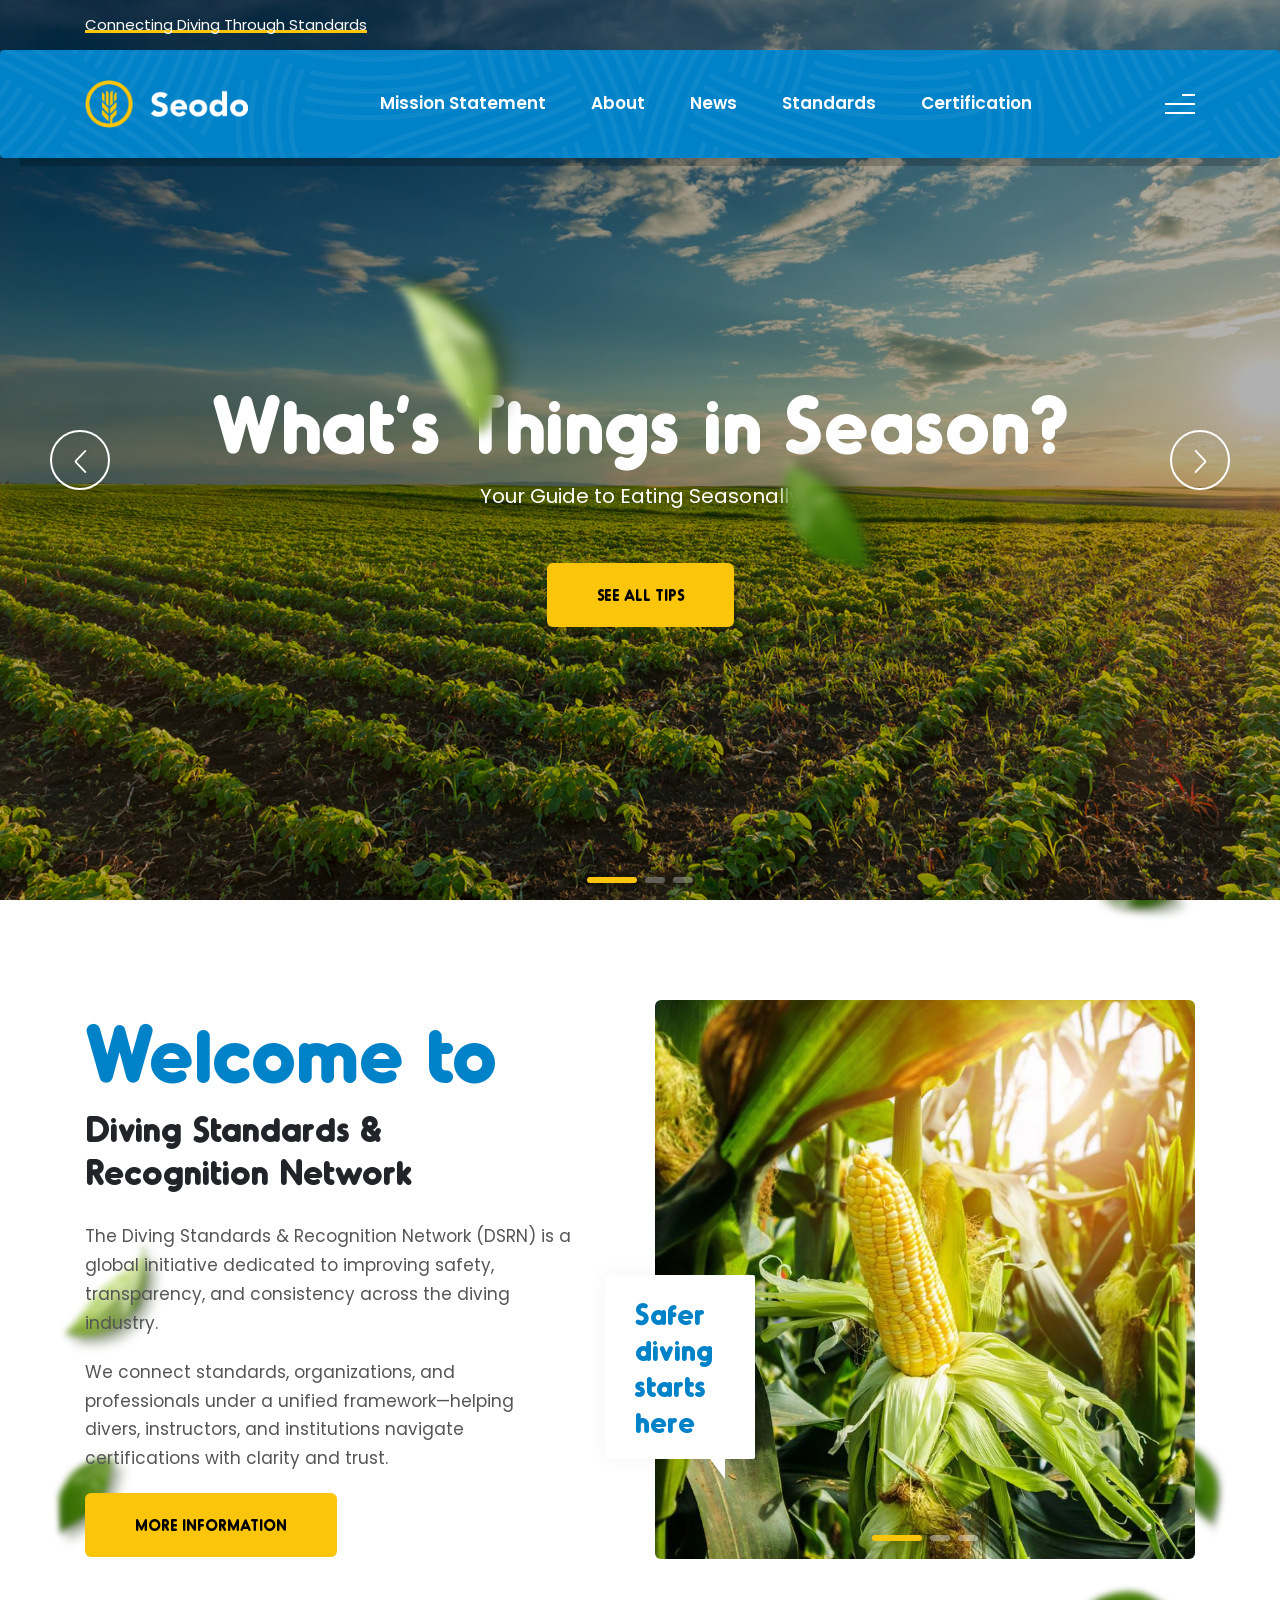
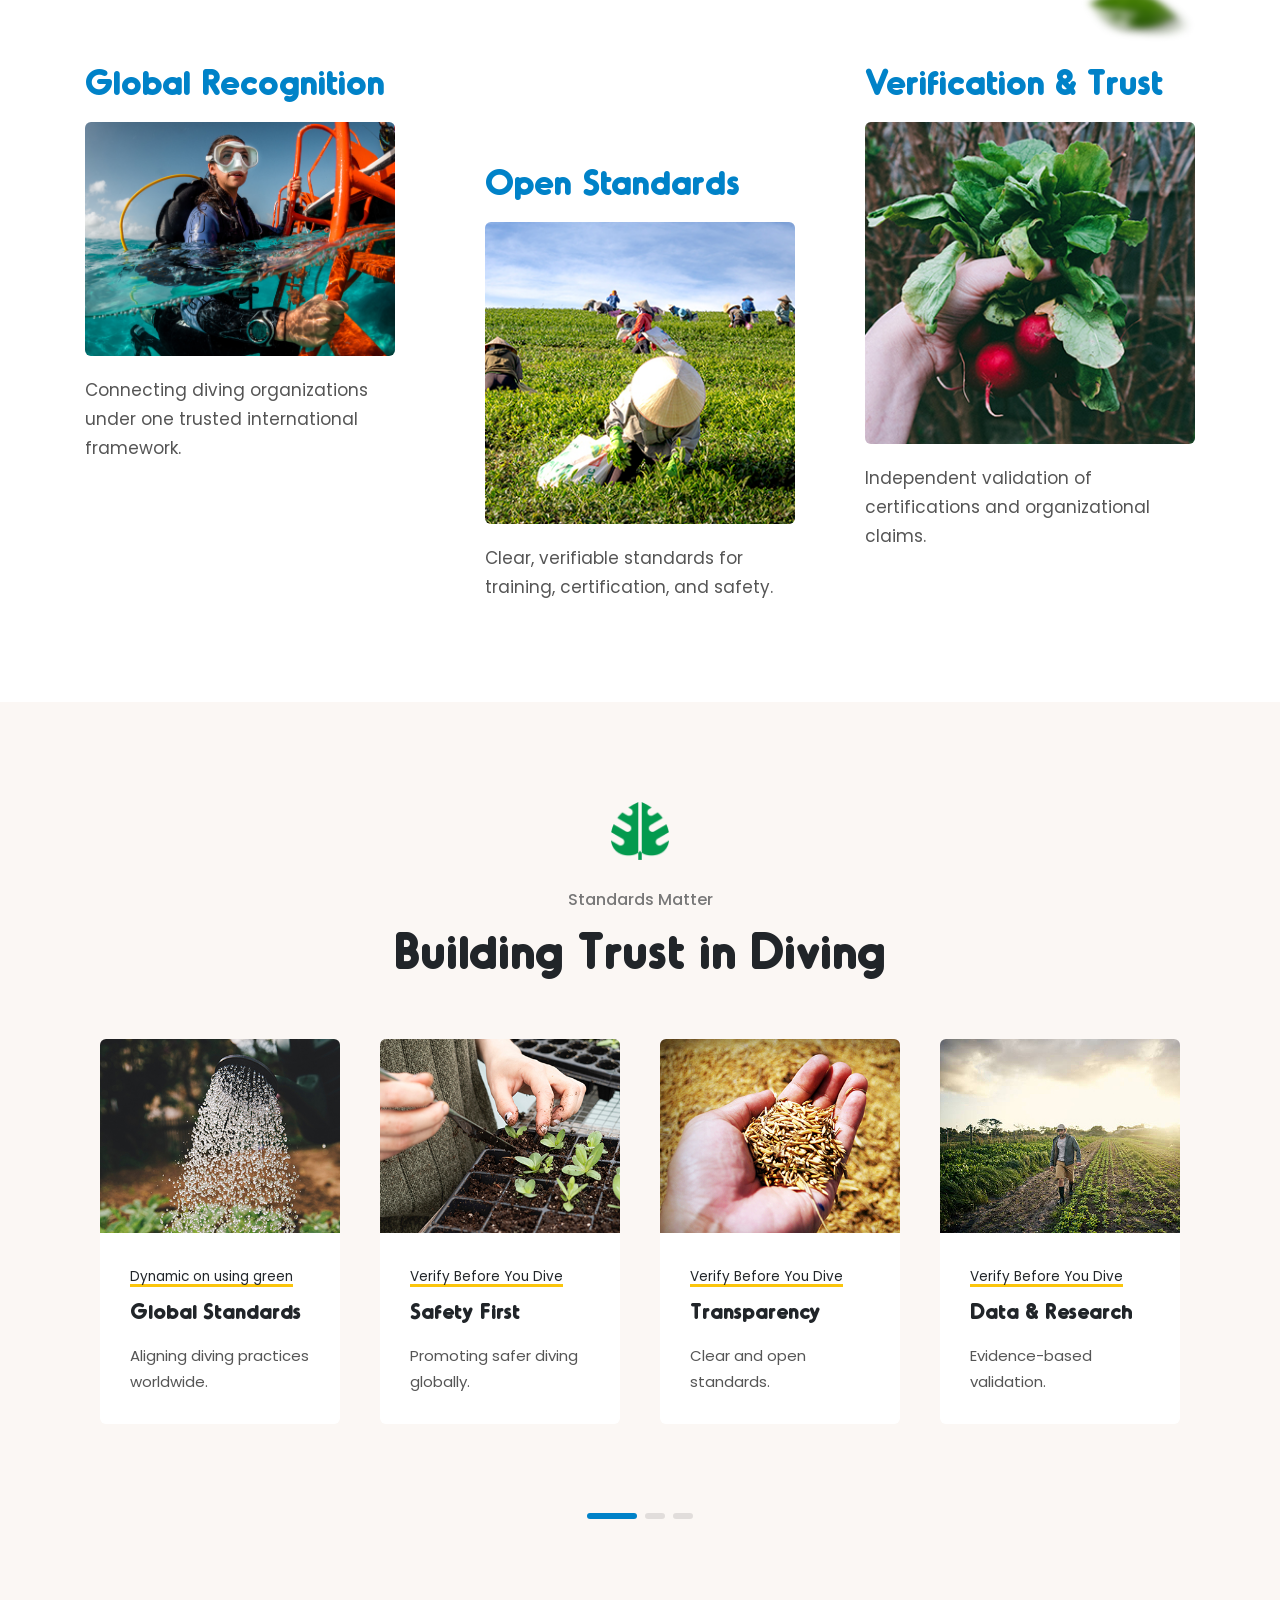
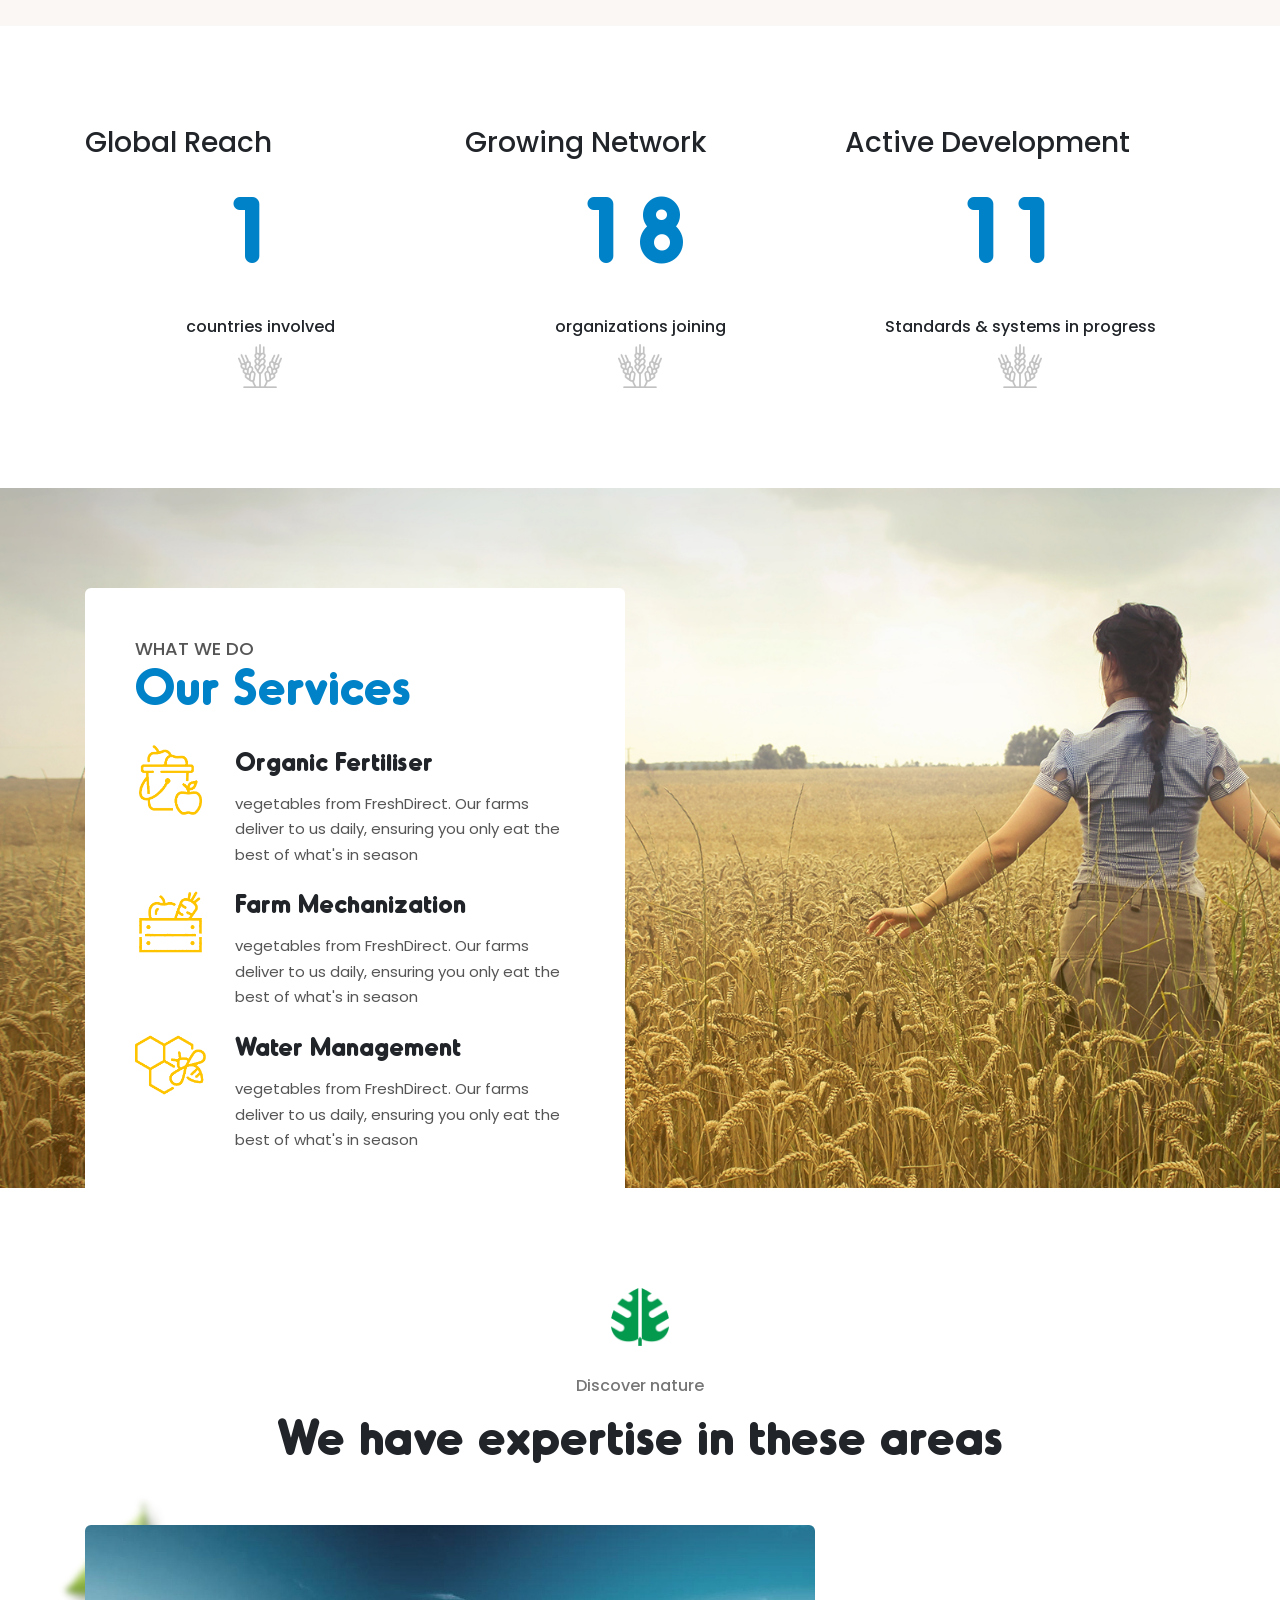
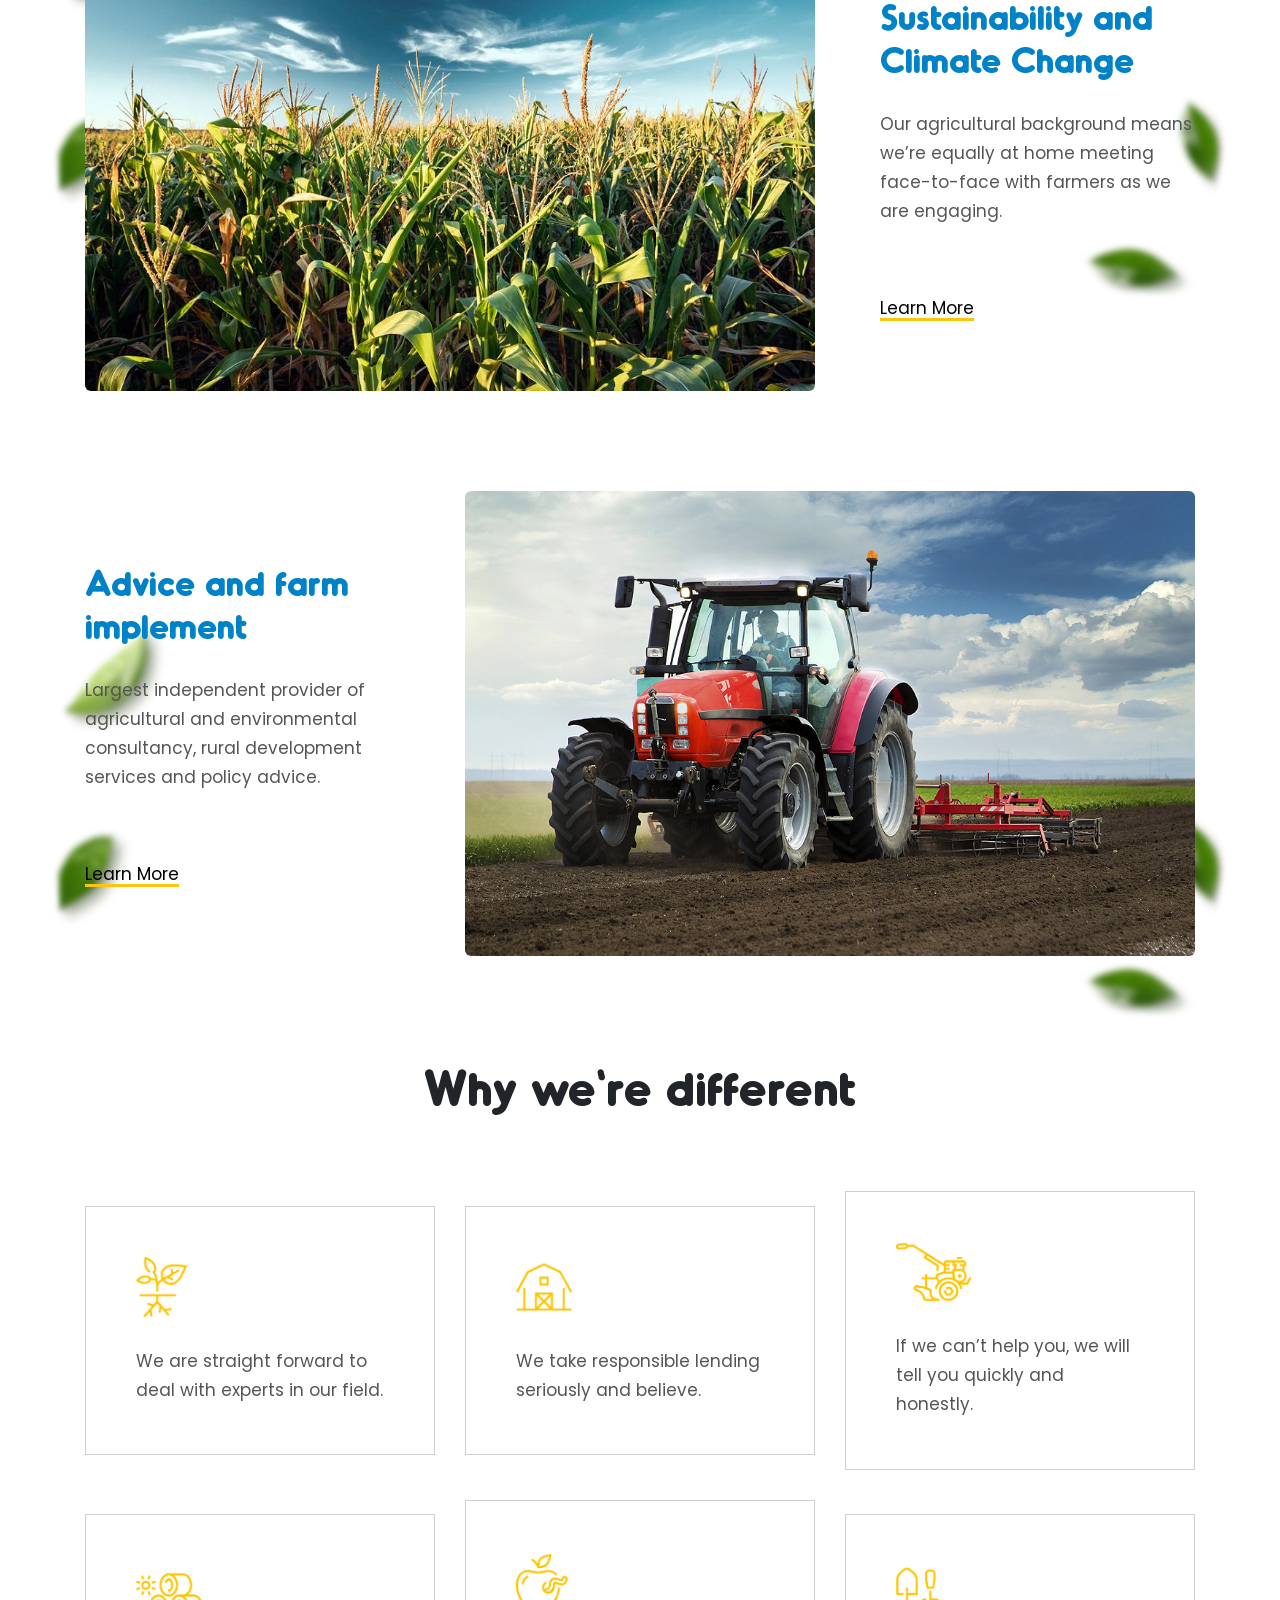
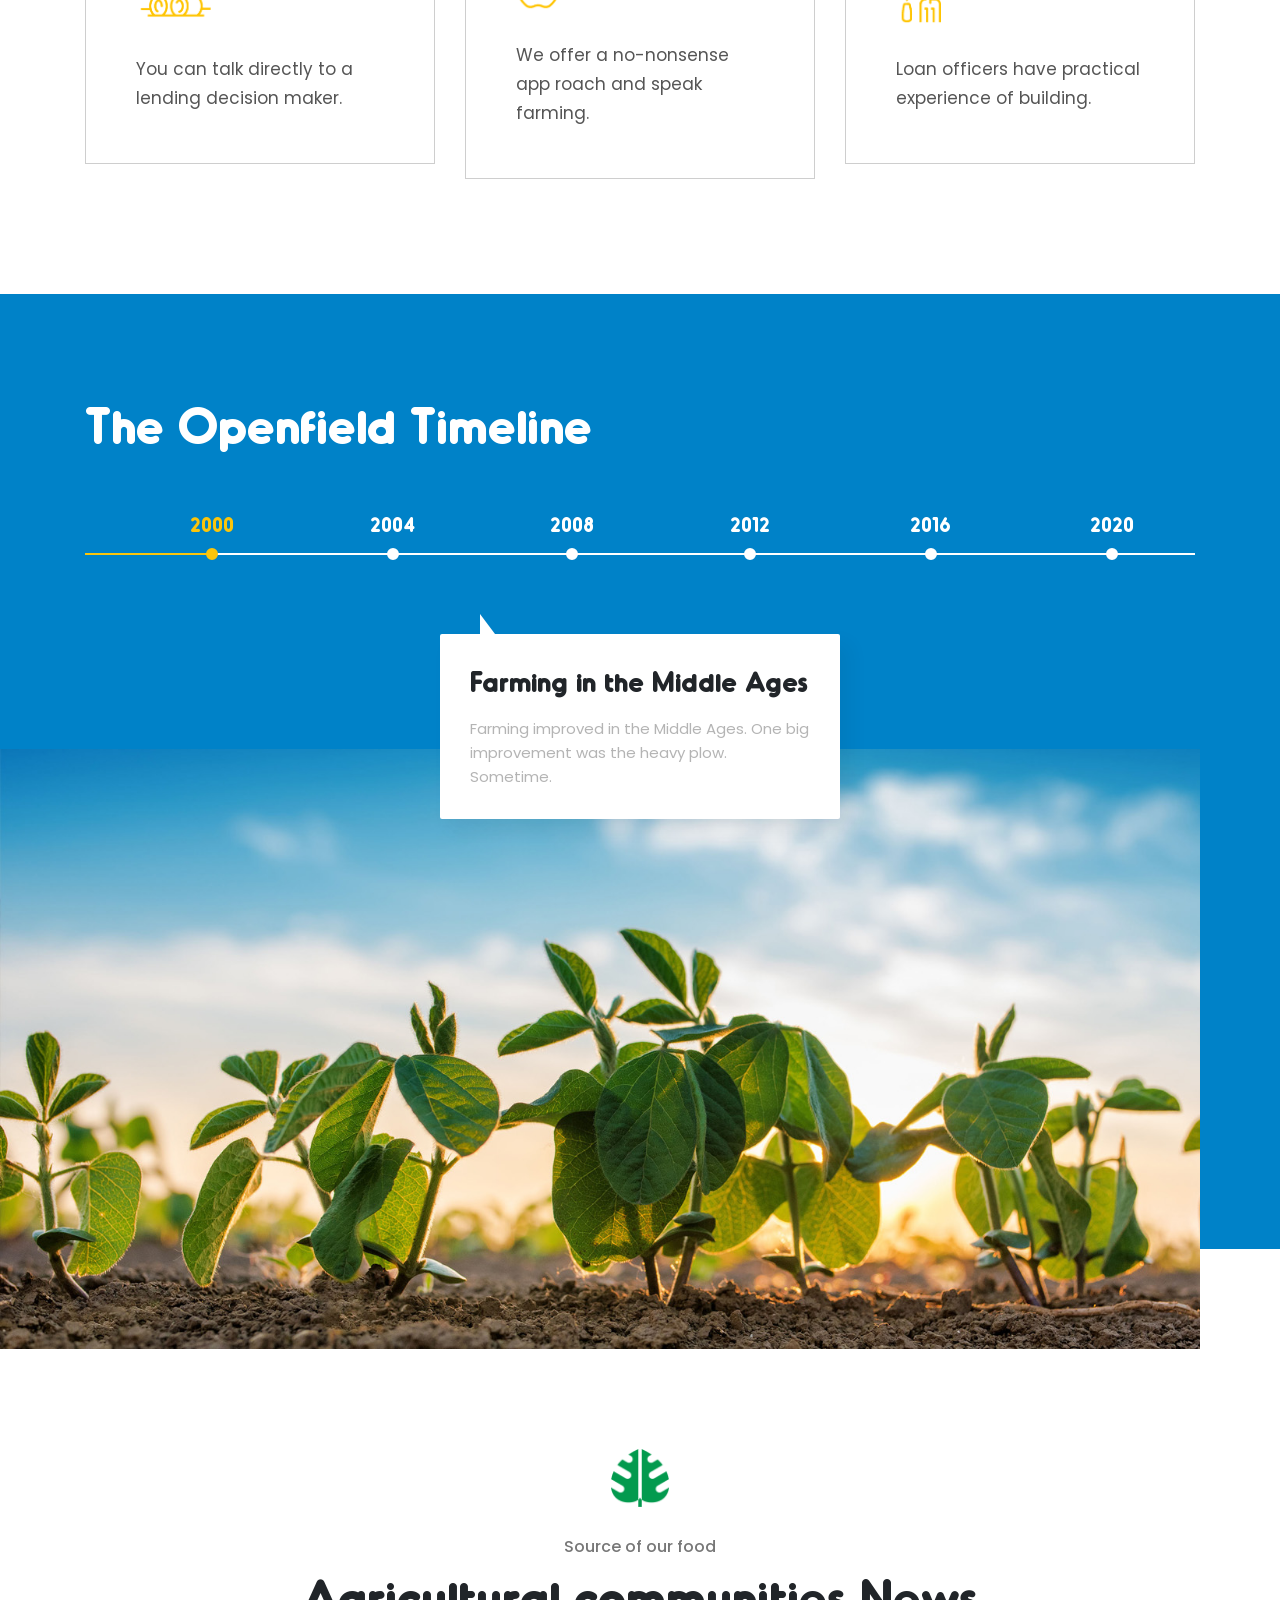
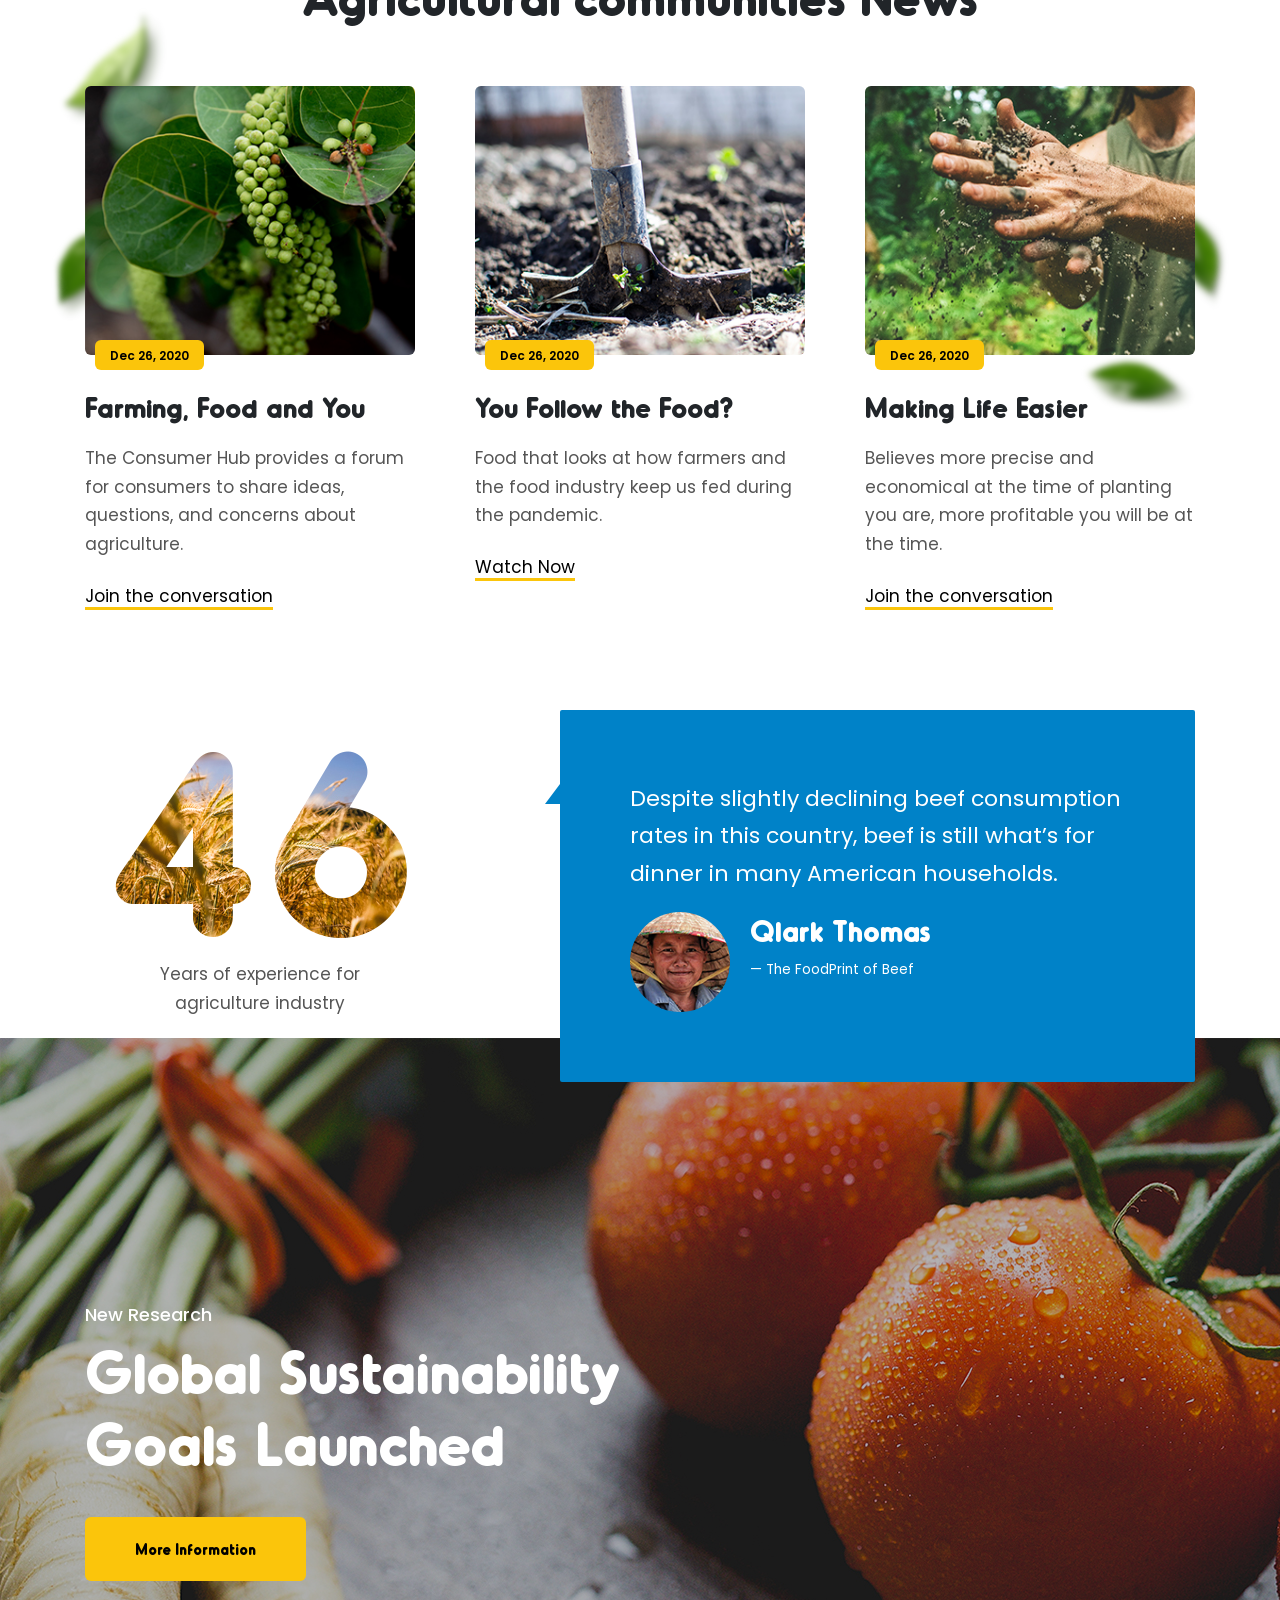
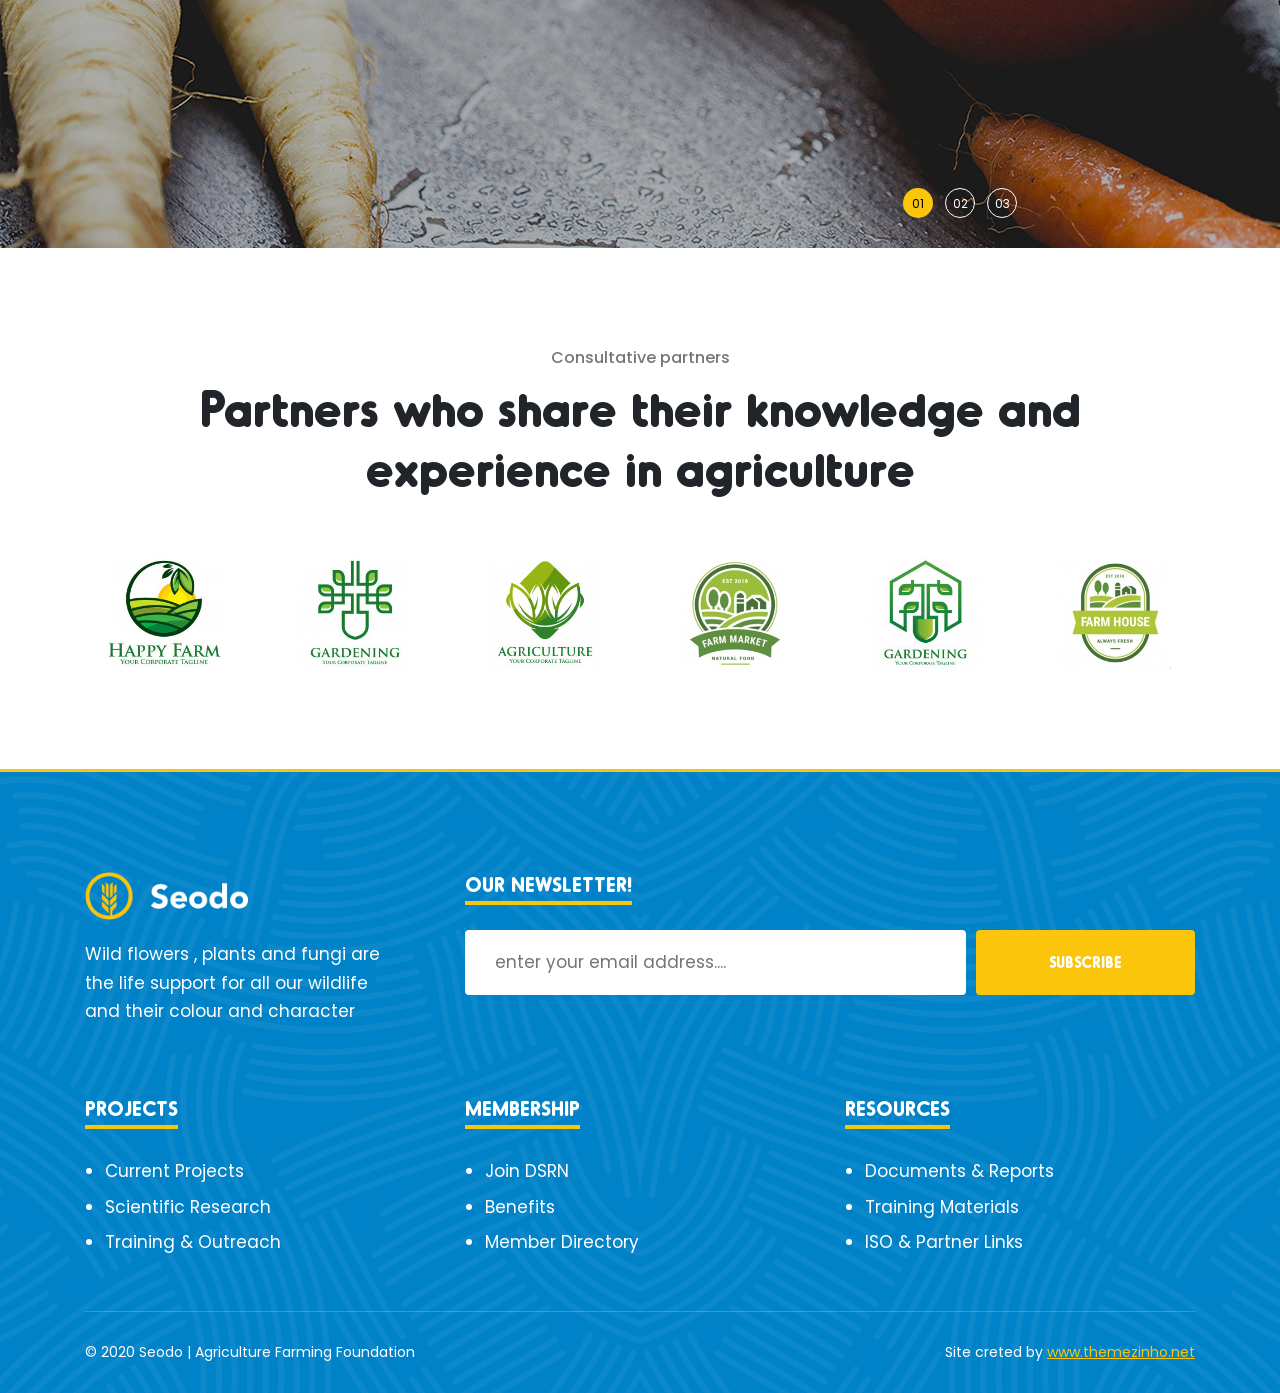
==== commit 20582d50: "Fix, v2 index page" ====
--- a/v2/index.html
+++ b/v2/index.html
@@ -4,7 +4,7 @@
 <head>
   <meta charset="utf-8">
   <meta name="viewport" content="width=device-width, initial-scale=1, shrink-to-fit=no">
-  <meta name="theme-color" content="#009a4e"/>
+  <meta name="theme-color" content="#0082c8"/>
   <title>DSRN.org | Diving Standards & Recognition Network</title>
   <meta name="author" content="Nevcan Uludaş - nevcanuludas@gmail.com">
   <meta name="description" content="A global platform bringing clarity and transparency to technical and scientific diving education. We compare training organizations, map certification equivalencies, and highlight safety and quality standards—enabling divers and professionals to make informed decisions.">
@@ -42,17 +42,6 @@
   <!-- page-transition -->
   <div class="page-transition"></div>
   <!-- end page-transition -->
-
-  <!-- search-box -->
-  <div class="search-box">
-    <div class="inner">
-      <form>
-        <input type="search" placeholder="Type here to search">
-        <input type="submit" value="SEARCH">
-      </form>
-    </div>
-  </div>
-  <!-- end search-box -->
 
   <aside class="side-widget">
   <div class="inner">
@@ -106,15 +95,17 @@
 <!-- end side-widget -->
 
 <div class="topbar">
-  <div class="container"> <div class="text">That's right, we only sell 100% organic</div> <div class="social-media"> Follow us
-    <ul>
-      <li><a href="#"><i class="lni lni-facebook-filled"></i></a></li>
-      <li><a href="#"><i class="lni lni-twitter-original"></i></a></li>
-      <li><a href="#"><i class="lni lni-instagram"></i></a></li>
-      <li><a href="#"><i class="lni lni-youtube"></i></a></li>
-      <li><a href="#"><i class="lni lni-pinterest"></i></a></li>
-    </ul>
-    </div> 
+  <div class="container">
+    <div class="text">Connecting Diving Through Standards</div>
+    <!-- <div class="social-media"> Follow us
+      <ul>
+        <li><a href="#"><i class="lni lni-facebook-filled"></i></a></li>
+        <li><a href="#"><i class="lni lni-twitter-original"></i></a></li>
+        <li><a href="#"><i class="lni lni-instagram"></i></a></li>
+        <li><a href="#"><i class="lni lni-youtube"></i></a></li>
+        <li><a href="#"><i class="lni lni-pinterest"></i></a></li>
+      </ul>
+    </div>  -->
     
     <!-- <div class="phone"><i class="lni lni-mobile"></i> +90 (555) 543 5144</div> -->
   </div>
@@ -127,26 +118,38 @@
     <!-- end logo -->
     <div class="site-menu">
       <ul>
-        <li><a href="#">Mission Statement</a>
-<ul>
-				<li><a href="services-offers.html">Services and Offers </a></li>
-				<li><a href="campaigns.html">Campaigns</a></li>
-			</ul>
-</li>
-        <li><a href="#">What is DSRN?</a>
-		  <ul>
-				<li><a href="our-work.html">About Us</a></li>
-				<li><a href="farming-issues.html">Governance</a></li>
-        <li><a href="contact.html">Contact</a></li>
-			</ul>
-		  </li>
+        <li><a href="about.html">Mission Statement</a></li>
+
+        <li><a href="#">About</a>
+          <ul>
+            <li><a href="our-work.html">What is DSRN?</a></li>
+            <li><a href="farming-issues.html">Governance</a></li>
+            <li><a href="contact.html">Contact</a></li>
+          </ul>
+        </li>
+
         <li><a href="news.html">News</a></li>
-        <li><a href="about.html">Standards</a></li>
+
+        <li><a href="#">Standards</a>
+          <ul>
+            <li><a href="services-offers.html">National Standards</a></li>
+            <li><a href="campaigns.html">International Standards</a></li>
+            <li><a href="campaigns.html">ISO References</a></li>
+            <li><a href="campaigns.html">Sertifikasyon Rehberi</a></li>
+          </ul>
+        </li>
+
+        <li><a href="#">Certification</a>
+          <ul>
+            <li><a href="services-offers.html">How to Get Certified</a></li>
+            <li><a href="campaigns.html">Approved Organizations</a></li>
+            <li><a href="campaigns.html">Verify Certification</a></li>
+          </ul>
+        </li>
       </ul>
     </div>
     <!-- end site-menu -->
-    <div class="search-button"><i class="lni lni-search-alt"></i></div>
-    <!-- end search-button -->
+
     <div class="hamburger-menu"> <span></span> <span></span> <span></span> </div>
     <!-- end hamburger-menu --> 
   </div>
@@ -205,17 +208,16 @@
     <div class="row align-items-center">
       <div class="col-lg-6">
         <div class="side-content left">
-          <h2>Welcome</h2>
-          <h6>Agricultural seed market, 
-            whilst our farm traders</h6>
-          <p>Wild flowers , plants and fungi are the life support for 
-            all our wildlife and their colour and character light up 
-            our landscapes. But without our help , this priceless 
-            natural heritage is in danger of being lost.</p>
+          <h2>Welcome to</h2>
+          <h6>Diving Standards & Recognition Network</h6>
+          <p>The Diving Standards & Recognition Network (DSRN) is a global initiative dedicated to improving safety, transparency, and consistency across the diving industry.</p>
+          <p>We connect standards, organizations, and professionals under a unified framework—helping divers, instructors, and institutions navigate certifications with clarity and trust.</p>
+          <!-- <p>Through collaboration and data-driven validation, DSRN aims to become a trusted international reference for diving standards and recognition.</p> -->
           <a href="#" class="custom-button">MORE INFORMATION</a> </div>
-        <!-- end side-content --> 
+        <!-- end side-content -->
       </div>
       <!-- end col-6 -->
+
       <div class="col-lg-6">
         <div class="side-slider">
           <div class="slider">
@@ -232,7 +234,7 @@
             <!-- end swiper-pagination --> 
           </div>
           <!-- end slider -->
-          <div class="note-box">Real results  virtual farm</div>
+          <div class="note-box">Safer diving starts here</div>
           <!-- end note-box --> 
         </div>
         <!-- end side-slider --> 
@@ -249,11 +251,9 @@
     <div class="row">
       <div class="col-md-4">
         <div class="image-content-box">
-          <h5>Square Roots</h5>
+          <h5>Global Recognition</h5>
           <figure><img src="images/image-box01.jpg" alt="Image"></figure>
-          <p>Square Roots is an urban farming 
-            accelerator that was started with 
-            10 of Freight Farms</p>
+          <p>Connecting diving organizations under one trusted international framework.</p>
         </div>
         <!-- end image-content-box --> 
       </div>
@@ -261,11 +261,9 @@
       
       <div class="col-md-4">
         <div class="image-content-box">
-          <h5>Farm One</h5>
+          <h5>Open Standards</h5>
           <figure><img src="images/image-box02.jpg" alt="Image"></figure>
-          <p>Our high-tech vertical farms grow 
-            fresh microgreens, herbs & flowers
-            Order online for local delivery.</p>
+          <p>Clear, verifiable standards for training, certification, and safety.</p>
         </div>
         <!-- end image-content-box --> 
       </div>
@@ -273,11 +271,9 @@
       
       <div class="col-md-4">
         <div class="image-content-box">
-          <h5>Sky Vegetables</h5>
+          <h5>Verification & Trust</h5>
           <figure><img src="images/image-box03.jpg" alt="Image"></figure>
-          <p>Our high-tech vertical farms grow 
-            fresh microgreens, herbs & flowers
-            Order online for local delivery.</p>
+          <p>Independent validation of certifications and organizational claims.</p>
         </div>
         <!-- end image-content-box --> 
       </div>
@@ -292,8 +288,8 @@
   <div class="container">
     <div class="section-title">
       <figure> <img src="images/section-title-shape.png" alt="Image"> </figure>
-      <h6>Presidential campaigns</h6>
-      <h2>Commitment to the Environment</h2>
+      <h6>Standards Matter</h6>
+      <h2>Building Trust in Diving</h2>
     </div>
     <!-- end section-title --> 
   </div>
@@ -303,59 +299,57 @@
       <div class="swiper-slide">
         <figure> <img src="images/carousel-image01.jpg" alt="Image"> </figure>
         <div class="content"> <small>Dynamic  on using green</small>
-          <h5>Dynamic Guidance Dunescapes</h5>
-          <p>Dynamic Dunescapes is an exciting 
-            and ambitious project, rejuvenating 
-            some of England & Wales.</p>
-        </div>
-        <!-- end content --> 
-      </div>
-      <!-- end swiper-slide -->
-      <div class="swiper-slide">
-        <figure> <img src="images/carousel-image02.jpg" alt="Image"> </figure>
-        <div class="content"> <small>Guidance on using green</small>
-          <h5>Tips for Ripening your Fruit</h5>
-          <p>Rezilon herbicide uses the active ingredient indaziflam to target broadleaf and annual grass. </p>
+          <h5>Global Standards</h5>
+          <p>Aligning diving practices worldwide.</p>
         </div>
         <!-- end content --> 
       </div>
       <!-- end swiper-slide -->
       <div class="swiper-slide">
         <figure> <img src="images/carousel-image03.jpg" alt="Image"> </figure>
-        <div class="content"> <small>Guidance on using green</small>
-          <h5>Health Benefits of a Raw Food</h5>
-          <p>Wheat futures were lower overnight while corn and soybean futures were little changed.</p>
+        <div class="content"> <small>Verify Before You Dive</small>
+          <h5>Safety First</h5>
+          <p>Promoting safer diving globally.</p>
         </div>
         <!-- end content --> 
       </div>
       <!-- end swiper-slide -->
       <div class="swiper-slide">
         <figure> <img src="images/carousel-image04.jpg" alt="Image"> </figure>
-        <div class="content"> <small>Guidance on using green</small>
-          <h5>Superfoods you should be eating</h5>
-          <p>Farm managers, land brokers, appraisers, and other professionals note a modest decline.</p>
+        <div class="content"> <small>Verify Before You Dive</small>
+          <h5>Transparency</h5>
+          <p>Clear and open standards.</p>
         </div>
         <!-- end content --> 
       </div>
       <!-- end swiper-slide -->
       <div class="swiper-slide">
         <figure> <img src="images/carousel-image05.jpg" alt="Image"> </figure>
-        <div class="content"> <small>Guidance on using green</small>
-          <h5>Fields of Corns Dunescapes</h5>
-          <p>Wheat futures were higher in overnight trading corn futures and soybean futures were little changed.</p>
+        <div class="content"> <small>Verify Before You Dive</small>
+          <h5>Data & Research</h5>
+          <p>Evidence-based validation.</p>
         </div>
         <!-- end content --> 
       </div>
       <!-- end swiper-slide -->
       <div class="swiper-slide">
         <figure> <img src="images/carousel-image06.jpg" alt="Image"> </figure>
-        <div class="content"> <small>Guidance on using green</small>
-          <h5>Discipline Is the Name of the Game</h5>
-          <p>There will be opportunities to market your grain, and we want to encourage you to think about.</p>
+        <div class="content"> <small>Verify Before You Dive</small>
+          <h5>Industry Collaboration</h5>
+          <p>Connecting organizations worldwide.</p>
         </div>
         <!-- end content --> 
       </div>
       <!-- end swiper-slide --> 
+      <div class="swiper-slide">
+        <figure> <img src="images/carousel-image02.jpg" alt="Image"> </figure>
+        <div class="content"> <small>Verify Before You Dive</small>
+          <h5>Certification Verification</h5>
+          <p>Verify training and credentials.</p>
+        </div>
+        <!-- end content --> 
+      </div>
+      <!-- end swiper-slide -->
     </div>
     <!-- end swiper-wrapper -->
     <div class="swiper-pagination"></div>
@@ -367,24 +361,27 @@
   <div class="container">
     <div class="row">
       <div class="col-md-4">
-        <div class="counter-box"> <span class="odometer" data-count="20000" data-status="yes">0</span>
-          <h6>Children connected to nature</h6>
+        <h3>Global Reach</h3>
+        <div class="counter-box"> <span class="odometer" data-count="1" data-status="yes">0</span>
+          <h6>countries involved</h6>
           <figure><img src="images/counter-icon.png" alt="Image"></figure>
         </div>
         <!-- end counter-box --> 
       </div>
       <!-- end col-4 -->
       <div class="col-md-4">
-        <div class="counter-box"> <span class="odometer" data-count="3495" data-status="yes">0</span>
-          <h6>Unique species on our nature reserves</h6>
+        <h3>Growing Network</h3>
+        <div class="counter-box"> <span class="odometer" data-count="18" data-status="yes">0</span>
+          <h6>organizations joining</h6>
           <figure><img src="images/counter-icon.png" alt="Image"></figure>
         </div>
         <!-- end counter-box --> 
       </div>
       <!-- end col-4 -->
       <div class="col-md-4">
-        <div class="counter-box"> <span class="odometer" data-count="15800" data-status="yes">0</span>
-			<h6>Acres of meadow created or restored</h6>
+        <h3>Active Development</h3>
+        <div class="counter-box"> <span class="odometer" data-count="11" data-status="yes">0</span>
+          <h6>Standards & systems in progress</h6>
           <figure><img src="images/counter-icon.png" alt="Image"></figure>
         </div>
         <!-- end counter-box --> 
@@ -583,7 +580,7 @@
   <!-- end container --> 
 </section>
 <!-- end content-section -->
-<section class="content-section" data-background="#009a4e">
+<section class="content-section" data-background="#0082c8">
   <div class="container">
     <div class="row">
       <div class="col-12">
@@ -862,27 +859,30 @@
       <div class="footer-separator"></div>
       <!-- end footer-separator -->
       <div class="col-md-4">
-        <h6 class="widget-title">WILD PLANTS</h6>
+        <h6 class="widget-title">PROJECTS</h6>
         <ul class="footer-menu">
-          <li>Discover Wild Plants</li>
-          <li>Important Plant Areas</li>
-          <li>Issues of Plants</li>
+          <li>Current Projects</li>
+          <li>Scientific Research</li>
+          <li>Training & Outreach</li>
         </ul>
       </div>
       <!-- end col-4 -->
       <div class="col-md-4">
-        <h6 class="widget-title">NATURE REZERVES</h6>
+        <h6 class="widget-title">MEMBERSHIP</h6>
         <ul class="footer-menu">
-          <li>Ranscombe Farm</li>
-          <li>Munsary Peatlands</li>
-          <li>Cae Blaen-dyffryn</li>
+          <li>Join DSRN</li>
+          <li>Benefits</li>
+          <li>Member Directory</li>
         </ul>
       </div>
       <!-- end col-4 -->
       <div class="col-md-4">
-        <h6 class="widget-title">CONTACT INFO</h6>
-        <p> +1 (850) 344 0 66<br>
-          organic@seodo.com.ua</p>
+        <h6 class="widget-title">RESOURCES</h6>
+        <ul class="footer-menu">
+          <li>Documents & Reports</li>
+          <li>Training Materials</li>
+          <li>ISO & Partner Links</li>
+        </ul>
       </div>
       <!-- end col-4 -->
       <div class="col-12">
--- a/v2/css/style.css
+++ b/v2/css/style.css
@@ -360,7 +360,7 @@
 }
 .search-box .inner form input[type="submit"] {
   height: 70px;
-  background: #009a4e;
+  background: #0082c8;
   border: none;
   font-weight: 600;
   padding: 0 60px;
@@ -585,7 +585,7 @@
   max-width: 100%;
   display: flex;
   flex-wrap: wrap;
-  background: url("../images/pattern-bg.png") center #009a4e;
+  background: url("../images/pattern-bg.png") center #0082c8;
   color: #fff;
   background-size: cover;
   position: absolute;
@@ -793,7 +793,7 @@
 }
 .header .main-slider .swiper-slide .slide-inner a:hover {
   color: #fff;
-  background: #009a4e;
+  background: #0082c8;
   text-decoration: none;
   transform: translateY(-5px);
 }
@@ -983,7 +983,7 @@
 }
 .custom-button:hover {
   color: #fff;
-  background: #009a4e;
+  background: #0082c8;
   text-decoration: none;
   transform: translateY(-5px);
 }
@@ -1064,7 +1064,7 @@
   left: -50px;
   bottom: 100px;
   z-index: 1;
-  color: #009a4e;
+  color: #0082c8;
   font-family: "Oduda";
   font-size: 30px;
   padding: 20px 30px;
@@ -1097,12 +1097,12 @@
 }
 .side-content h2 {
   font-size: 80px;
-  color: #009a4e;
+  color: #0082c8;
   font-family: "Oduda";
 }
 .side-content h5 {
   font-size: 36px;
-  color: #009a4e;
+  color: #0082c8;
   font-family: "Oduda";
   margin-bottom: 30px;
 }
@@ -1144,7 +1144,7 @@
   line-height: 100px;
   text-align: center;
   font-size: 28px;
-  color: #009a4e;
+  color: #0082c8;
   background: #fff;
   border-radius: 50%;
   position: absolute;
@@ -1161,7 +1161,7 @@
   width: 75%;
   display: flex;
   flex-wrap: wrap;
-  background: #009a4e;
+  background: #0082c8;
   color: #fff;
   position: absolute;
   right: 30px;
@@ -1177,7 +1177,7 @@
   height: 0;
   border-style: solid;
   border-width: 0 15px 20px 0;
-  border-color: transparent transparent #009a4e transparent;
+  border-color: transparent transparent #0082c8 transparent;
   position: absolute;
   top: -20px;
   left: 30px;
@@ -1258,7 +1258,7 @@
   display: block;
   margin-bottom: 20px;
   font-size: 36px;
-  color: #009a4e;
+  color: #0082c8;
   font-family: "Oduda";
 }
 .image-content-box figure {
@@ -1410,7 +1410,7 @@
   opacity: 0.1;
 }
 .carousel-image-box .swiper-pagination .swiper-pagination-bullet.swiper-pagination-bullet-active {
-  background: #009a4e;
+  background: #0082c8;
   opacity: 1;
 }
 
@@ -1425,7 +1425,7 @@
   width: 100%;
   display: block;
   font-size: 90px;
-  color: #009a4e;
+  color: #0082c8;
   font-family: "Oduda";
   line-height: 1;
   margin-bottom: 20px;
@@ -1627,7 +1627,7 @@
   display: block;
   font-size: 30px;
   font-family: "Oduda";
-  color: #009a4e;
+  color: #0082c8;
   margin-bottom: 20px;
 }
 
@@ -1848,7 +1848,7 @@
 .services-list-box h2 {
   font-size: 50px;
   font-family: "Oduda";
-  color: #009a4e;
+  color: #0082c8;
   line-height: 1;
   margin-bottom: 20px;
 }
@@ -2046,7 +2046,7 @@
   position: absolute;
   right: -80px;
   top: 0;
-  background: #009a4e;
+  background: #0082c8;
 }
 
 /* LATEST NEWS */
@@ -2146,7 +2146,7 @@
   background: #000;
 }
 .carousel-testimonials .swiper-pagination .swiper-pagination-bullet.swiper-pagination-bullet-active {
-  background: #009a4e;
+  background: #0082c8;
 }
 
 .testimonial {
@@ -2154,7 +2154,7 @@
   display: flex;
   flex-wrap: wrap;
   padding: 70px;
-  background: #009a4e;
+  background: #0082c8;
   color: #fff;
   position: relative;
   z-index: 2;
@@ -2166,7 +2166,7 @@
   height: 0;
   border-style: solid;
   border-width: 0 0 20px 15px;
-  border-color: transparent transparent #009a4e transparent;
+  border-color: transparent transparent #0082c8 transparent;
   position: absolute;
   left: -15px;
   top: 20%;
@@ -2353,7 +2353,7 @@
 .blog-post .post-content blockquote {
   width: 100%;
   display: block;
-  background: #009a4e;
+  background: #0082c8;
   padding: 30px;
   color: #fff;
 }
@@ -2390,7 +2390,7 @@
   border-bottom: 1px solid #eee;
   font-size: 24px;
   font-weight: 800;
-  color: #009a4e;
+  color: #0082c8;
   font-family: "Oduda";
   padding-top: 10px;
   padding-bottom: 30px;
@@ -2401,7 +2401,7 @@
   content: "";
   width: 60px;
   height: 1px;
-  background: #009a4e;
+  background: #0082c8;
   position: absolute;
   left: 0;
   bottom: -1px;
@@ -2427,7 +2427,7 @@
   width: 6px;
   height: 6px;
   border-radius: 50%;
-  background: #009a4e;
+  background: #0082c8;
   position: absolute;
   left: 0;
   top: 9px;
@@ -2454,7 +2454,7 @@
   display: flex;
   flex-wrap: wrap;
   padding: 50px;
-  background: #009a4e;
+  background: #0082c8;
   border-radius: 6px;
 }
 .contact-form .form-group {
@@ -2559,7 +2559,7 @@
   display: flex;
   flex-wrap: wrap;
   padding-top: 100px;
-  background: url("../images/pattern-bg.png") center #009a4e;
+  background: url("../images/pattern-bg.png") center #0082c8;
   background-size: cover;
   color: #fff;
   border-top: 3px solid #fbc50b;
